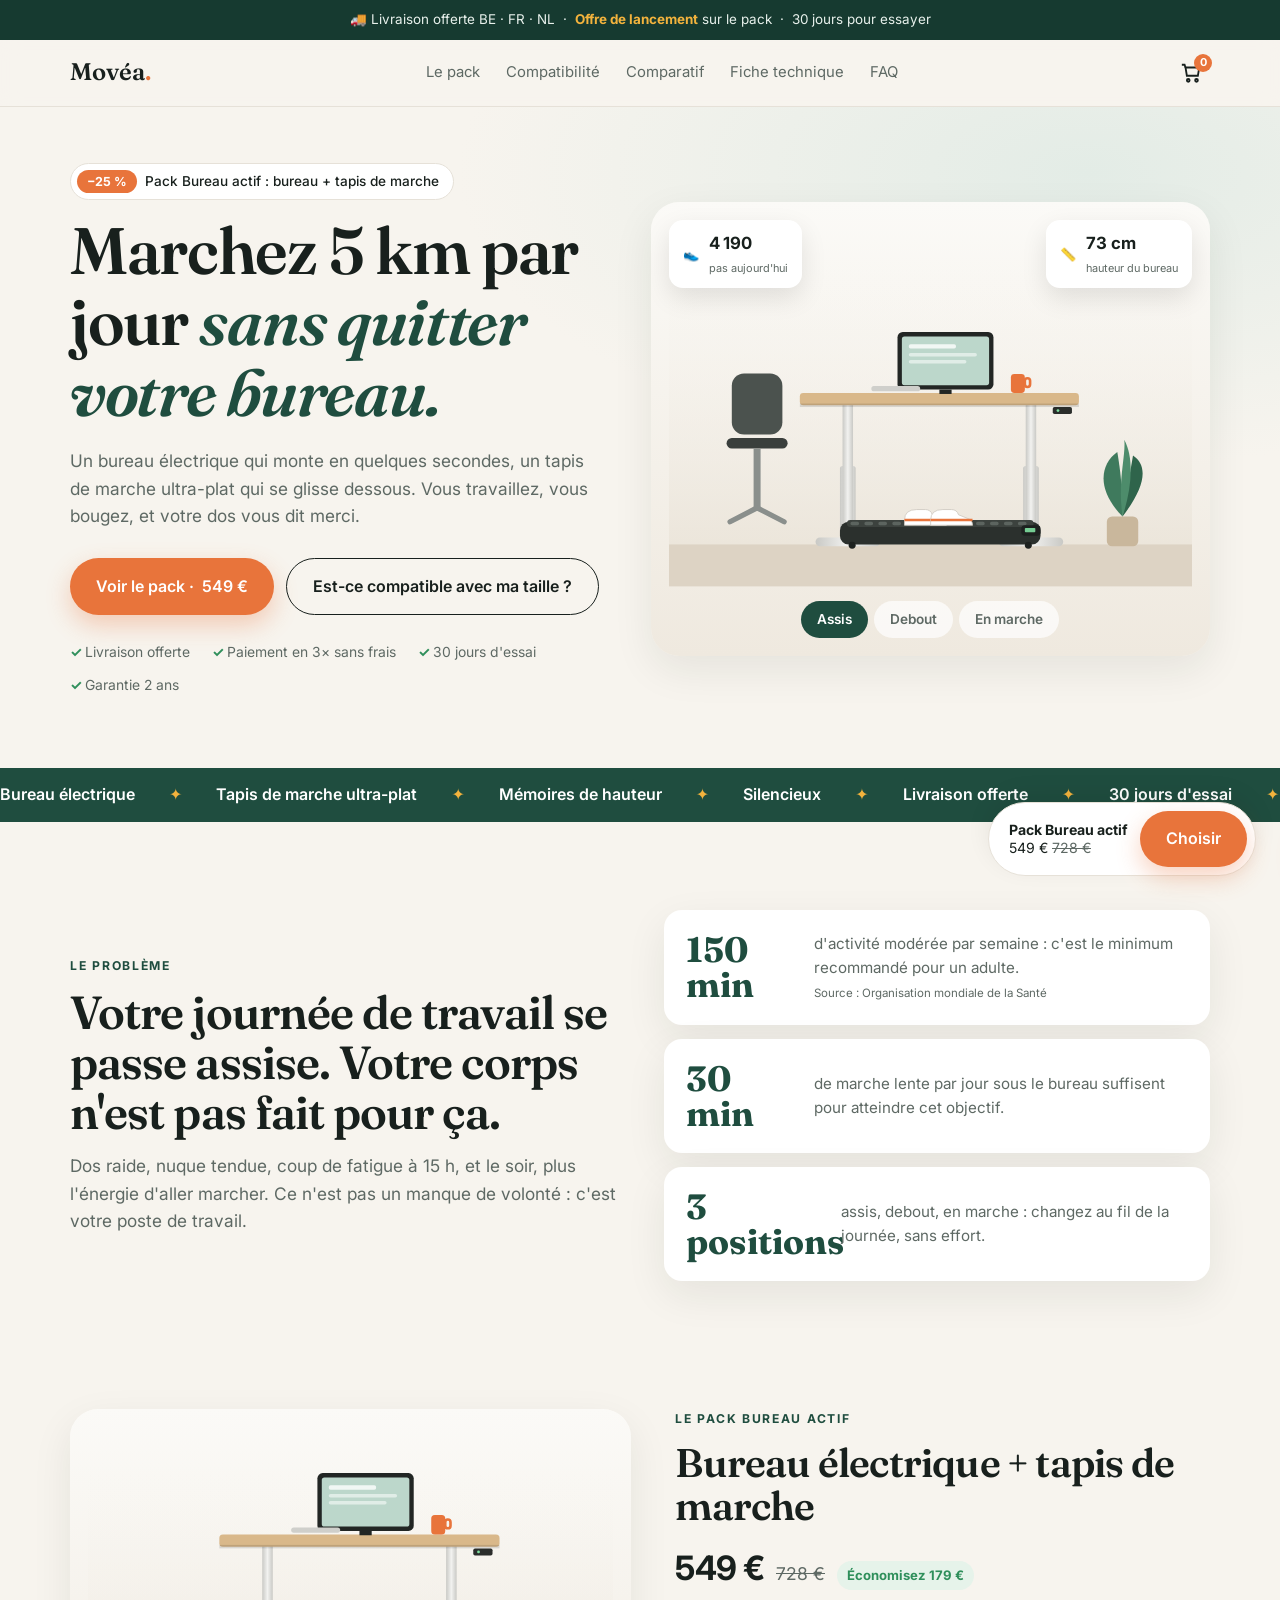
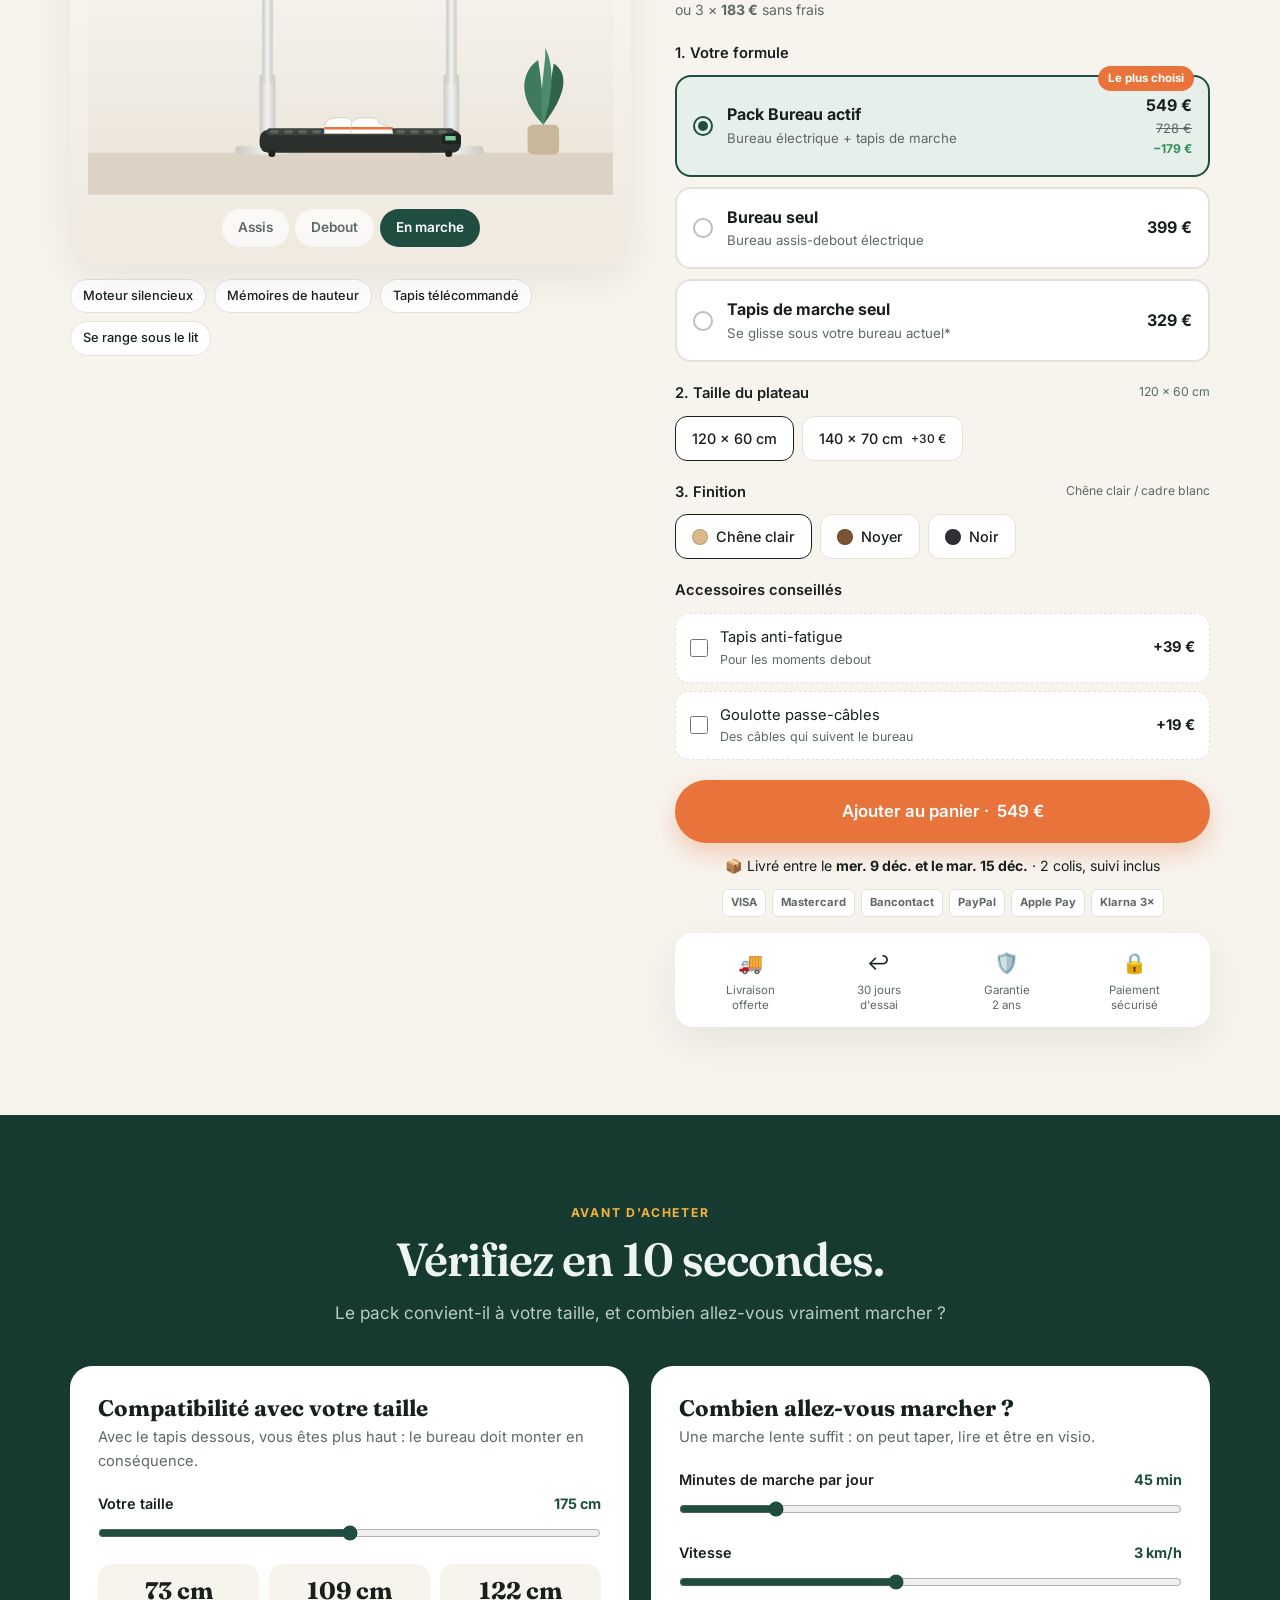
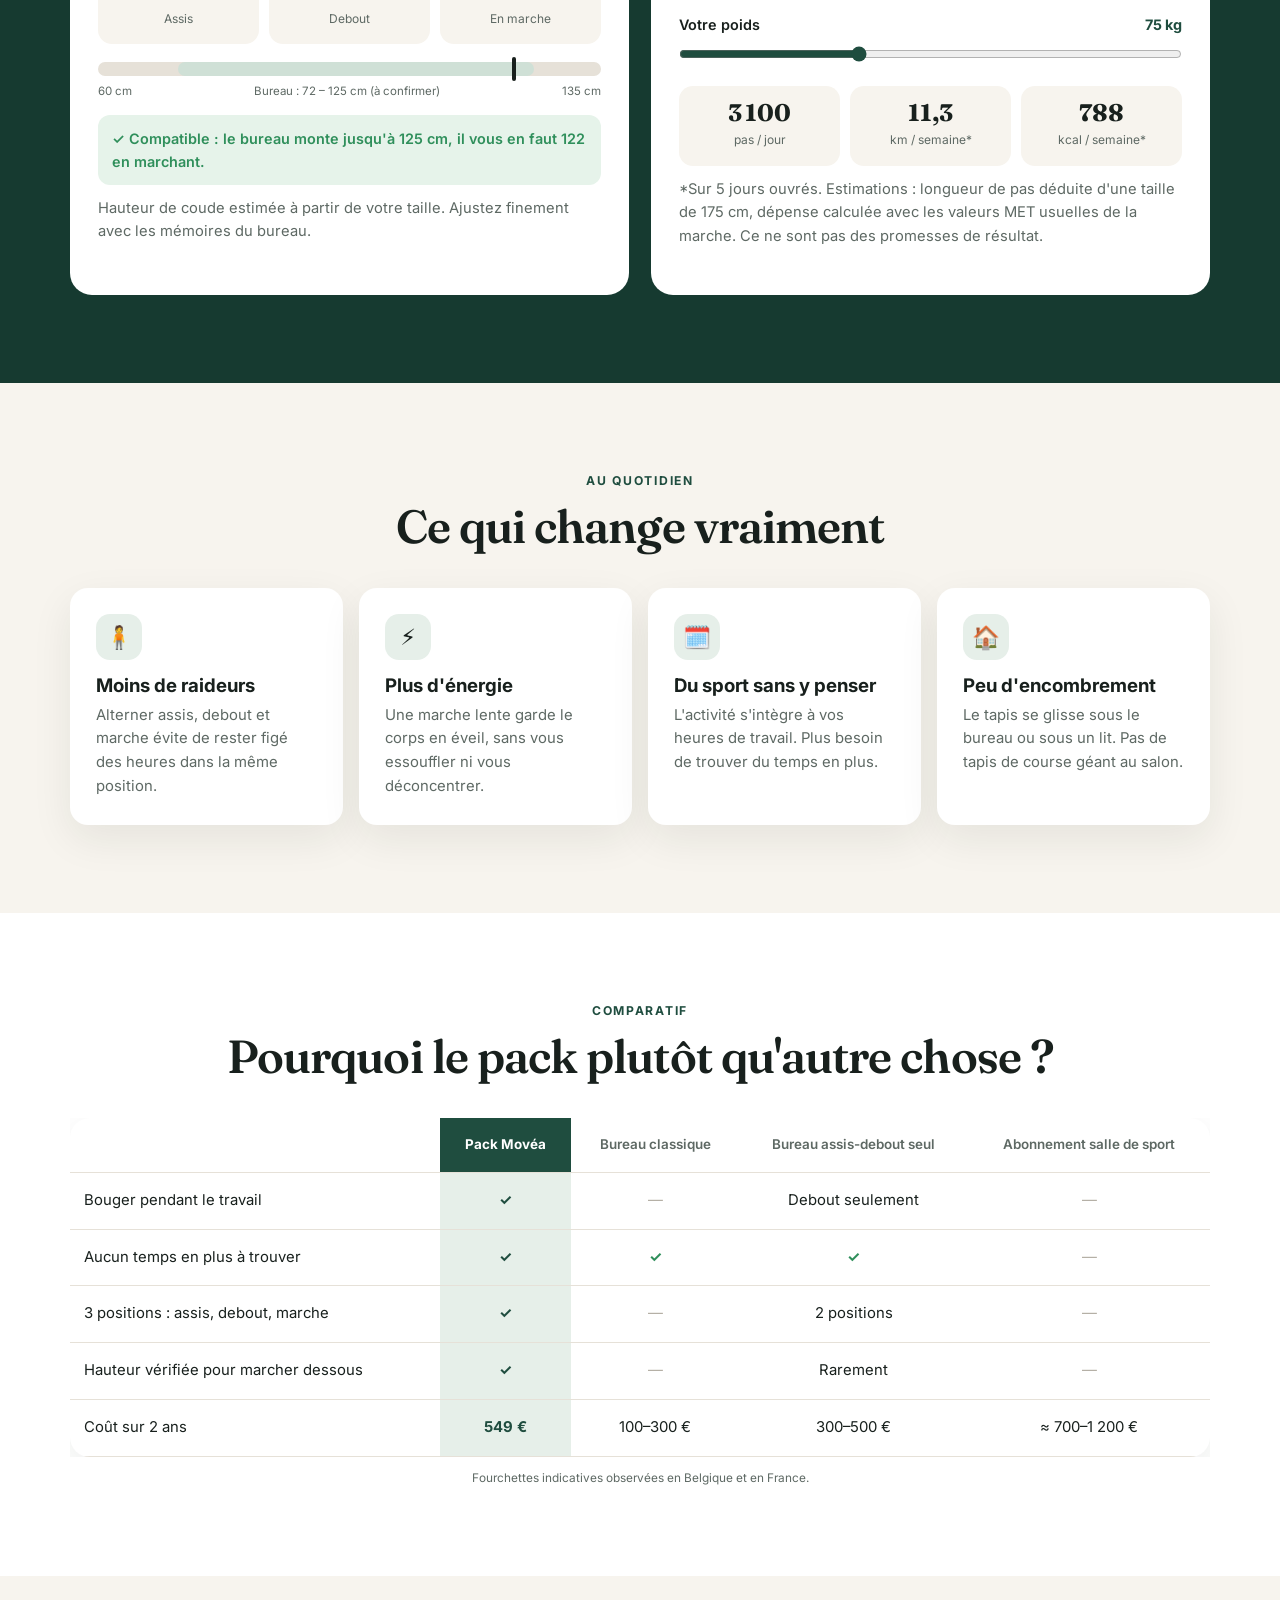
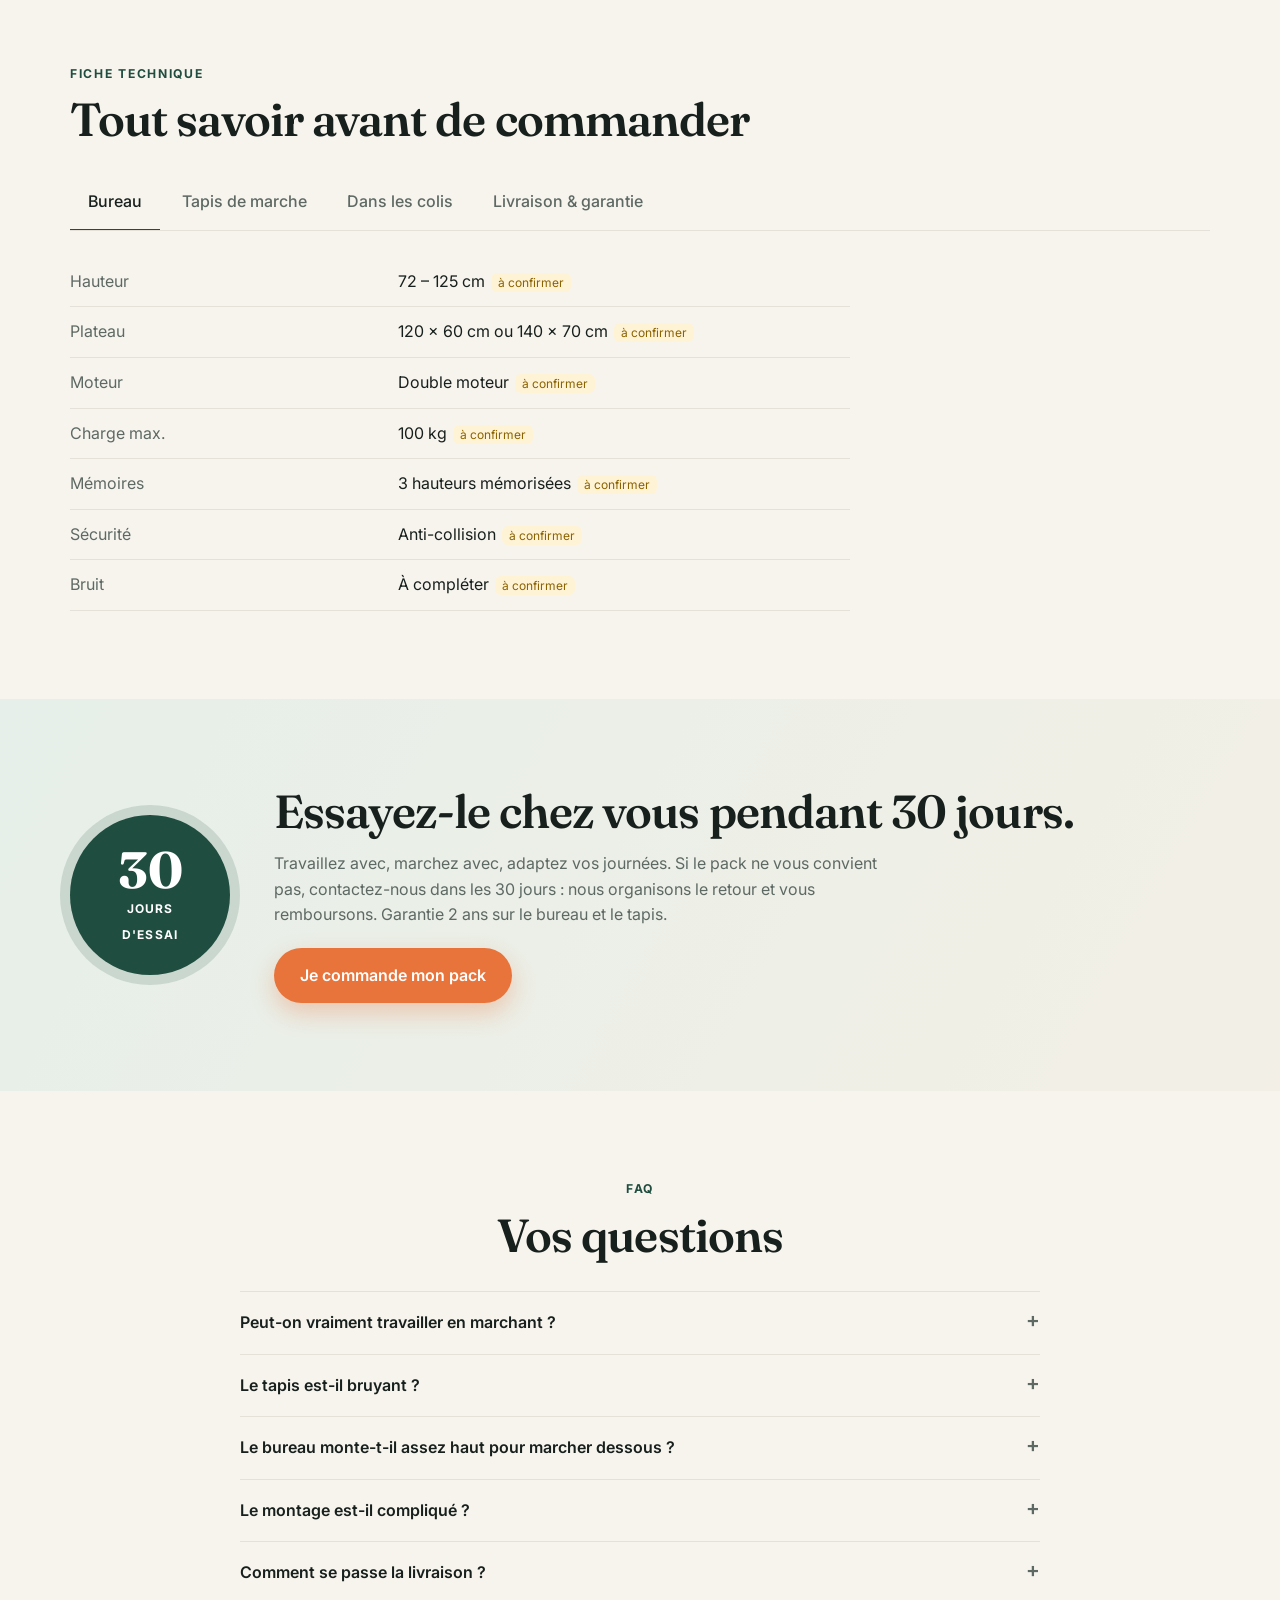
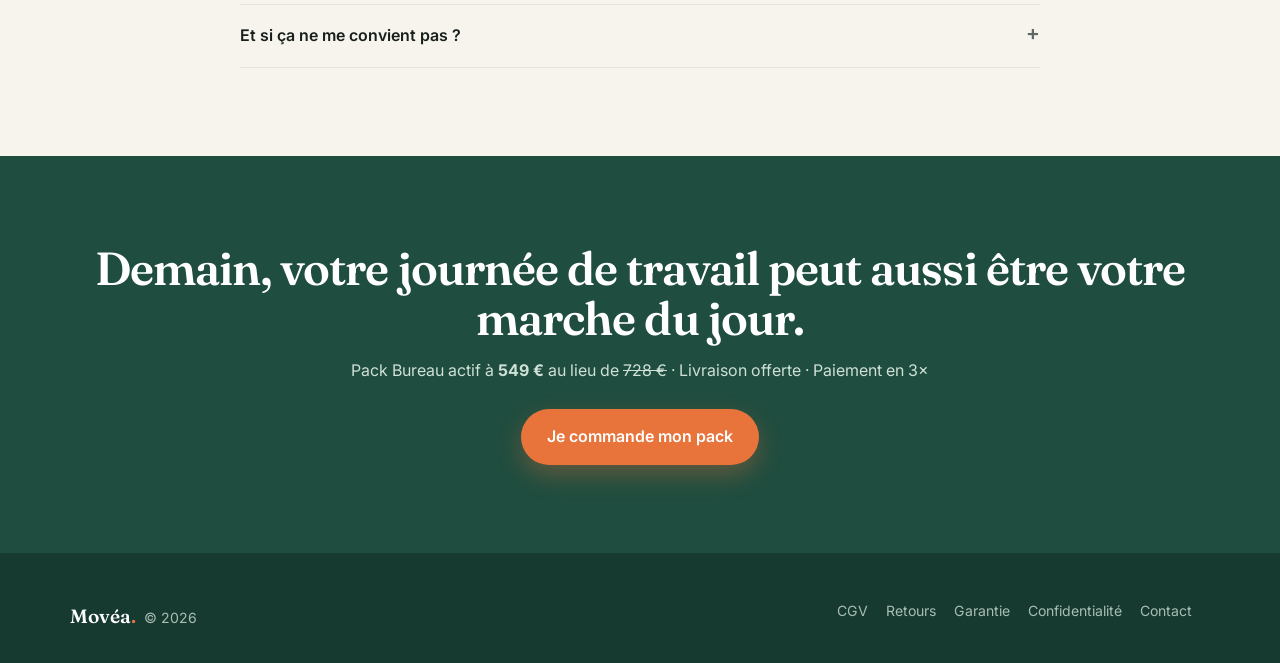
==== bureau-actif/index.html @ d7d9ad12 "Add Bureau actif bundle site and supplier questionnaire - Conversion landing for standing desk + wal" ====
<!doctype html>
<html lang="fr">
<head>
<meta charset="utf-8">
<meta name="viewport" content="width=device-width, initial-scale=1">
<title>Movéa — Pack Bureau actif</title>
<meta name="description" content="Le pack Bureau actif : bureau assis-debout électrique + tapis de marche sous bureau. Marchez en travaillant. Livraison offerte, 30 jours d'essai, paiement en 3×.">
<link rel="preconnect" href="https://fonts.googleapis.com">
<link rel="preconnect" href="https://fonts.gstatic.com" crossorigin>
<link href="https://fonts.googleapis.com/css2?family=Inter:wght@400;500;600;700&family=Fraunces:opsz,wght@9..144,500;9..144,600&display=swap" rel="stylesheet">
<style>
:root{
  --bg:#f7f4ee; --surface:#fff; --ink:#18201d; --muted:#5e6964; --line:#e6e1d8;
  --green:#1f4d3f; --green-2:#163a30; --green-soft:#e6efe9; --cta:#e8743b; --cta-2:#d2622b;
  --gold:#f3b33d; --ok:#2f8f5b; --warn:#c8502d; --r:18px; --shadow:0 14px 40px rgba(24,32,29,.08);
}
*{box-sizing:border-box;margin:0;padding:0}
html{scroll-behavior:smooth}
body{font-family:Inter,system-ui,sans-serif;background:var(--bg);color:var(--ink);line-height:1.6;-webkit-font-smoothing:antialiased;padding-bottom:76px}
img,svg{display:block;max-width:100%}
a{color:inherit;text-decoration:none}
button{font:inherit;cursor:pointer;border:0;background:none;color:inherit}
[hidden]{display:none!important}
main{overflow-x:clip}
.wrap{max-width:1180px;margin:0 auto;padding:0 20px}
h1,h2{font-family:Fraunces,Georgia,serif;font-weight:600;letter-spacing:-.02em;line-height:1.08}
h2{font-size:clamp(1.9rem,4vw,2.9rem);margin-bottom:14px}
h3{line-height:1.25}
.eyebrow{font-size:.76rem;font-weight:700;letter-spacing:.14em;text-transform:uppercase;color:var(--green);margin-bottom:12px}
.lead{color:var(--muted);font-size:1.08rem}
.center{text-align:center}.center .lead{margin:0 auto;max-width:640px}
section{padding:88px 0}
.btn{display:inline-flex;align-items:center;justify-content:center;gap:8px;padding:15px 26px;border-radius:999px;font-weight:600;transition:transform .15s,background .15s,box-shadow .15s}
.btn:hover{transform:translateY(-1px)}
.btn--cta{background:var(--cta);color:#fff;box-shadow:0 10px 24px rgba(232,116,59,.32)}
.btn--cta:hover{background:var(--cta-2)}
.btn--ghost{border:1.5px solid currentColor}
.btn--xl{width:100%;padding:18px;font-size:1.05rem}
.card{background:var(--surface);border-radius:var(--r);box-shadow:var(--shadow)}

/* Annonce + nav */
.announce{background:var(--green-2);color:#e8f1ec;font-size:.84rem;text-align:center;padding:9px 16px}
.announce b{color:var(--gold)}
nav{position:sticky;top:0;z-index:40;background:rgba(247,244,238,.92);backdrop-filter:blur(10px);border-bottom:1px solid var(--line)}
nav .wrap{display:flex;align-items:center;justify-content:space-between;height:66px;gap:16px}
.logo{font-family:Fraunces,serif;font-size:1.5rem;font-weight:600}
.logo span{color:var(--cta)}
.links{display:flex;gap:26px;color:var(--muted);font-size:.93rem}
.links a:hover{color:var(--ink)}
.cartbtn{position:relative;padding:8px}
.cartbtn i{position:absolute;top:0;right:-2px;background:var(--cta);color:#fff;font-style:normal;font-size:.68rem;font-weight:700;min-width:18px;height:18px;border-radius:9px;display:grid;place-items:center}
@media (max-width:860px){.links{display:none}}

/* Hero */
.hero{padding:56px 0 72px;background:radial-gradient(900px 420px at 85% 10%,#e3ece6 0%,transparent 70%)}
.hero .wrap{display:grid;grid-template-columns:1fr 1.05fr;gap:48px;align-items:center}
.hero h1{font-size:clamp(2.4rem,5.2vw,4.1rem);margin:16px 0 18px}
.hero h1 em{font-style:italic;color:var(--green)}
.pill{display:inline-flex;align-items:center;gap:8px;background:var(--surface);border:1px solid var(--line);padding:6px 14px 6px 6px;border-radius:999px;font-size:.85rem;font-weight:500}
.pill{max-width:100%}@media (max-width:480px){.pill{font-size:.78rem;align-items:flex-start;border-radius:16px}}
.pill b{flex-shrink:0;background:var(--cta);color:#fff;padding:2px 10px;border-radius:999px;font-size:.78rem}
.hero__cta{display:flex;flex-wrap:wrap;gap:12px;margin:28px 0 26px}
.hero__trust{display:flex;flex-wrap:wrap;gap:10px 22px;font-size:.87rem;color:var(--muted)}
.hero__trust span::before{content:"✓ ";color:var(--ok);font-weight:700}
.scene{position:relative;background:linear-gradient(180deg,#fbfaf7,#efe9df);border-radius:28px;padding:18px 18px 0;box-shadow:var(--shadow);overflow:hidden}
.scene__badge{position:absolute;background:var(--surface);border-radius:14px;padding:10px 14px;box-shadow:0 10px 26px rgba(0,0,0,.1);font-size:.82rem;display:flex;gap:10px;align-items:center;z-index:2}
.scene__badge b{display:block;font-size:1.05rem}
.scene__badge small{color:var(--muted)}
.scene__badge--a{top:18px;left:18px}
.scene__badge--b{top:18px;right:18px}
.modes{display:flex;gap:6px;justify-content:center;padding:14px 0 18px}
.modes button{padding:8px 16px;border-radius:999px;font-size:.85rem;font-weight:600;color:var(--muted);background:rgba(255,255,255,.7)}
.modes button.on{background:var(--green);color:#fff}
@media (max-width:900px){.hero .wrap{grid-template-columns:1fr}.hero__visual{order:-1}}
@media (max-width:480px){.scene__badge{font-size:.72rem;padding:8px 10px}.scene__badge b{font-size:.9rem}}

/* Illustration */
.desk-top,.desk-inner{transition:transform 1.1s cubic-bezier(.6,0,.2,1)}
.belt{stroke-dasharray:6 10;animation:belt .7s linear infinite paused}
.walking .belt{animation-play-state:running}
@keyframes belt{to{stroke-dashoffset:-16}}
.pad{transition:opacity .6s}
.chair{transition:opacity .6s,transform .8s}
.walking .leg1{animation:stepA .7s ease-in-out infinite alternate}.walking .leg2{animation:stepA .7s ease-in-out infinite alternate-reverse}
@keyframes stepA{from{transform:translateX(-14px)}to{transform:translateX(14px)}}
@media (prefers-reduced-motion:reduce){.belt,.leg1,.leg2{animation:none}.desk-top,.desk-inner{transition:none}}

/* Ruban */
.ribbon{background:var(--green);color:#fff;overflow:hidden;padding:14px 0}
.ribbon__track{display:flex;gap:34px;width:max-content;animation:rib 32s linear infinite;font-weight:600;white-space:nowrap}
.ribbon__track span:nth-child(even){color:var(--gold)}
@keyframes rib{to{transform:translateX(-50%)}}
@media (prefers-reduced-motion:reduce){.ribbon__track{animation:none}}

/* Problème */
.pain{display:grid;grid-template-columns:1fr 1fr;gap:48px;align-items:center}
.stats{display:grid;gap:14px}
.stat{display:flex;gap:18px;align-items:center;padding:22px}
.stat b{font-family:Fraunces,serif;font-size:2.2rem;color:var(--green);min-width:110px;line-height:1}
.stat span{color:var(--muted);font-size:.95rem}
.stat small{display:block;font-size:.72rem;margin-top:4px}
@media (max-width:860px){.pain{grid-template-columns:1fr}}

/* Boutique */
.shop{display:grid;grid-template-columns:1.05fr 1fr;gap:44px;align-items:start}
.shop__visual{position:sticky;top:86px}
.shop__visual .scene{padding-bottom:0}
.shop__chips{display:flex;flex-wrap:wrap;gap:8px;margin-top:14px}
.shop__chips span{background:var(--surface);border:1px solid var(--line);border-radius:999px;padding:6px 12px;font-size:.8rem;font-weight:500}
.rating{font-size:.9rem;color:var(--muted);margin-bottom:6px}
.shop h2{font-size:clamp(1.8rem,3.4vw,2.5rem)}
.price{display:flex;align-items:baseline;gap:12px;flex-wrap:wrap;margin:6px 0 4px}
.price b{font-size:2.1rem;font-weight:700;letter-spacing:-.02em}
.price s{color:var(--muted);font-size:1.1rem}
.price em{font-style:normal;background:#e6f3ea;color:var(--ok);font-weight:700;font-size:.82rem;padding:4px 10px;border-radius:999px}
.klarna{font-size:.88rem;color:var(--muted);margin-bottom:20px}
.group{margin-bottom:20px}
.group__label{font-weight:600;font-size:.92rem;margin-bottom:10px;display:flex;justify-content:space-between}
.group__label small{font-weight:400;color:var(--muted)}
.offers{display:grid;gap:10px}
.offer{position:relative;display:grid;grid-template-columns:auto 1fr auto;gap:14px;align-items:center;text-align:left;width:100%;padding:16px;border:2px solid var(--line);border-radius:16px;background:var(--surface);transition:border-color .15s}
.offer.on{border-color:var(--green);background:var(--green-soft)}
.offer__radio{width:20px;height:20px;border-radius:50%;border:2px solid #b7c2bc;display:grid;place-items:center}
.offer.on .offer__radio{border-color:var(--green)}
.offer.on .offer__radio::after{content:"";width:10px;height:10px;border-radius:50%;background:var(--green)}
.offer__t{font-weight:700;display:block}
.offer__s{font-size:.83rem;color:var(--muted);display:block}
.offer__p{text-align:right;font-weight:700;display:flex;flex-direction:column}
.offer__p s{font-weight:400;color:var(--muted);font-size:.8rem}
.offer__p small{color:var(--ok);font-size:.76rem}
.offer__tag{position:absolute;top:-11px;right:14px;background:var(--cta);color:#fff;font-size:.72rem;font-weight:700;padding:3px 10px;border-radius:999px}
.seg{display:flex;gap:8px;flex-wrap:wrap}
.seg button{padding:10px 16px;border-radius:12px;border:1.5px solid var(--line);background:var(--surface);font-weight:500;font-size:.9rem;display:flex;align-items:center;gap:8px}
.seg button.on{border-color:var(--ink)}
.seg i{width:16px;height:16px;border-radius:50%;background:var(--c);box-shadow:inset 0 0 0 1px rgba(0,0,0,.15)}
.addons{display:grid;gap:8px}
.addon{display:flex;align-items:center;gap:12px;padding:12px 14px;border:1.5px dashed var(--line);border-radius:14px;background:var(--surface);cursor:pointer}
.addon input{accent-color:var(--green);width:18px;height:18px}
.addon span{flex:1;font-size:.92rem}
.addon small{display:block;color:var(--muted);font-size:.78rem}
.addon b{font-size:.92rem}
.addon:has(input:checked){border-style:solid;border-color:var(--green)}
.eta{text-align:center;font-size:.88rem;margin:12px 0}
.pay{display:flex;flex-wrap:wrap;gap:6px;justify-content:center;margin-bottom:16px}
.pay span{font-size:.7rem;font-weight:700;border:1px solid var(--line);background:#fff;padding:4px 8px;border-radius:6px;color:var(--muted)}
.mini{display:grid;grid-template-columns:repeat(4,1fr);gap:6px;padding:14px;text-align:center;font-size:1.25rem}
.mini span{display:block;font-size:.72rem;color:var(--muted);line-height:1.3;margin-top:4px}
@media (max-width:920px){.shop{grid-template-columns:1fr}.shop__visual{position:static}}

/* Outils */
.tools{background:var(--green-2);color:#eef4f0}
.tools .eyebrow{color:var(--gold)}
.tools .lead{color:#b9cbc2}
.tools__grid{display:grid;grid-template-columns:1fr 1fr;gap:22px;margin-top:40px}
.tool{background:#fff;color:var(--ink);border-radius:22px;padding:28px}
.tool h3{font-family:Fraunces,serif;font-size:1.4rem;margin-bottom:4px}
.tool > p{color:var(--muted);font-size:.92rem;margin-bottom:18px}
.field{margin-bottom:16px}
.field label{display:flex;justify-content:space-between;font-weight:600;font-size:.9rem;margin-bottom:8px}
.field output{color:var(--green);font-weight:700}
.field input[type=range]{width:100%;accent-color:var(--green)}
.res{display:grid;grid-template-columns:repeat(3,1fr);gap:10px;margin-top:6px}
.res div{background:var(--bg);border-radius:14px;padding:14px;text-align:center}
.res b{display:block;font-family:Fraunces,serif;font-size:1.5rem;line-height:1.1}
.res span{font-size:.75rem;color:var(--muted)}
.verdict{margin-top:14px;padding:12px 14px;border-radius:12px;font-size:.9rem;font-weight:600}
.verdict.ok{background:#e6f3ea;color:var(--ok)}
.verdict.ko{background:#fbe9e2;color:var(--warn)}
.ruler{position:relative;height:14px;border-radius:14px;background:var(--line);margin:18px 0 6px}
.ruler i{position:absolute;top:0;bottom:0;border-radius:14px;background:#cfe0d6}
.ruler b{position:absolute;top:50%;width:4px;height:24px;border-radius:2px;transform:translate(-50%,-50%);background:var(--ink)}
.ruler__lab{display:flex;justify-content:space-between;font-size:.72rem;color:var(--muted)}
.note{font-size:.74rem;color:var(--muted);margin-top:12px}
@media (max-width:900px){.tools__grid{grid-template-columns:1fr}}
@media (max-width:420px){.res b{font-size:1.2rem}}

/* Bénéfices */
.bens{display:grid;grid-template-columns:repeat(4,1fr);gap:16px;margin-top:36px}
.ben{padding:26px}
.ben__i{width:46px;height:46px;border-radius:14px;background:var(--green-soft);display:grid;place-items:center;font-size:1.4rem}
.ben h3{margin:14px 0 6px}
.ben p{color:var(--muted);font-size:.93rem}
@media (max-width:980px){.bens{grid-template-columns:1fr 1fr}}
@media (max-width:540px){.bens{grid-template-columns:1fr}}

/* Comparatif */
.tw{overflow-x:auto;margin-top:36px}
.cmp{width:100%;min-width:720px;border-collapse:collapse;background:var(--surface);border-radius:20px;overflow:hidden;box-shadow:var(--shadow)}
.cmp th,.cmp td{padding:16px 14px;border-bottom:1px solid var(--line);text-align:center;font-size:.93rem}
.cmp th{font-size:.84rem;color:var(--muted);font-weight:600}
.cmp td:first-child,.cmp th:first-child{text-align:left}
.cmp .us{background:var(--green-soft);font-weight:700;color:var(--green)}
.cmp th.us{background:var(--green);color:#fff}
.y{color:var(--ok);font-weight:700}.n{color:#b5b0a6}

/* Onglets */
.tabs{display:flex;gap:4px;border-bottom:1px solid var(--line);overflow-x:auto;scrollbar-width:none;margin-top:30px}
.tabs::-webkit-scrollbar{display:none}
.tabs button{padding:14px 18px;color:var(--muted);white-space:nowrap;border-bottom:2px solid transparent;margin-bottom:-1px;font-weight:500}
.tabs button[aria-selected=true]{color:var(--ink);border-bottom-color:var(--green)}
.panel{padding:26px 0 0;max-width:780px;min-height:200px}
.panel table{width:100%;border-collapse:collapse}
.panel td{padding:12px 0;border-bottom:1px solid var(--line);vertical-align:top}
.panel td:first-child{color:var(--muted);width:42%;padding-right:14px}
.panel ul{list-style:none}
.panel li{padding:12px 0;border-bottom:1px solid var(--line)}
.panel li::before{content:"✓ ";color:var(--ok);font-weight:700}
.tbc{font-size:.75rem;background:#fff3d6;color:#8a6200;padding:2px 7px;border-radius:6px;margin-left:6px;white-space:nowrap}

/* Garantie / FAQ / final */
.guar{background:linear-gradient(120deg,#e6efe9,#f3efe6)}
.guar .wrap{display:grid;grid-template-columns:auto 1fr;gap:44px;align-items:center}
.seal{width:160px;height:160px;border-radius:50%;background:var(--green);color:#fff;display:grid;place-items:center;text-align:center;box-shadow:0 0 0 10px rgba(31,77,63,.15)}
.seal b{font-family:Fraunces,serif;font-size:3.2rem;line-height:1;display:block}
.seal span{font-size:.75rem;font-weight:700;letter-spacing:.1em}
.guar p{color:var(--muted);margin:8px 0 20px;max-width:620px}
@media (max-width:700px){.guar .wrap{grid-template-columns:1fr;justify-items:center;text-align:center}}
.faq{max-width:800px;margin:30px auto 0}
details{border-top:1px solid var(--line);padding:18px 0}
details:last-child{border-bottom:1px solid var(--line)}
summary{list-style:none;cursor:pointer;display:flex;justify-content:space-between;gap:16px;font-weight:600}
summary::-webkit-details-marker{display:none}
summary::after{content:"+";font-size:1.3rem;line-height:1;color:var(--muted)}
details[open] summary::after{content:"−"}
details p{color:var(--muted);margin-top:10px}
.final{background:var(--green);color:#fff;text-align:center}
.final h2{color:#fff}
.final p{color:#cfe0d6;margin-bottom:26px}
footer{background:var(--green-2);color:#a9bdb3;padding:44px 0 28px;font-size:.88rem}
footer .wrap{display:flex;justify-content:space-between;flex-wrap:wrap;gap:20px}
footer a{margin-right:18px;display:inline-block}footer .wrap > span{max-width:100%;line-height:2}

/* Sticky + panier */
.sticky{position:fixed;left:0;right:0;bottom:0;z-index:45;background:#fff;border-top:1px solid var(--line);display:flex;align-items:center;gap:12px;padding:10px 16px;box-shadow:0 -8px 24px rgba(0,0,0,.07);transform:translateY(110%);transition:transform .3s}
.sticky.on{transform:none}
.sticky div{flex:1;font-size:.88rem;line-height:1.3}
.sticky s{color:var(--muted)}
@media (min-width:900px){.sticky{left:auto;right:24px;bottom:24px;border-radius:999px;border:1px solid var(--line);padding:8px 8px 8px 20px;max-width:430px}body{padding-bottom:0}}
.ov{position:fixed;inset:0;background:rgba(24,32,29,.45);opacity:0;pointer-events:none;transition:.25s;z-index:60}
.ov.on{opacity:1;pointer-events:auto}
.drawer{position:fixed;top:0;right:0;height:100%;width:min(420px,100%);background:var(--bg);z-index:70;transform:translateX(100%);transition:transform .3s;display:flex;flex-direction:column}
.drawer.on{transform:none}
.drawer__h{display:flex;justify-content:space-between;align-items:center;padding:18px 20px;border-bottom:1px solid var(--line)}
.drawer__ship{padding:12px 20px;background:#e6f3ea;color:var(--ok);font-weight:600;font-size:.88rem}
.drawer__items{flex:1;overflow:auto;padding:6px 20px}
.line{display:flex;justify-content:space-between;gap:12px;padding:14px 0;border-bottom:1px solid var(--line);font-size:.93rem}
.line small{display:block;color:var(--muted);font-size:.8rem}
.line button{font-size:.75rem;color:var(--muted);text-decoration:underline;display:block;margin-left:auto}
.drawer__f{padding:16px 20px 22px;background:#fff;border-top:1px solid var(--line)}
.drawer__t{display:flex;justify-content:space-between;font-size:1.1rem;margin-bottom:4px}
.drawer__k{font-size:.82rem;color:var(--muted);margin-bottom:10px}
.toast{position:fixed;left:50%;top:84px;transform:translate(-50%,-16px);background:var(--ink);color:#fff;padding:12px 20px;border-radius:999px;font-size:.9rem;opacity:0;pointer-events:none;transition:.3s;z-index:80;max-width:calc(100% - 32px);text-align:center}
.toast.on{opacity:1;transform:translate(-50%,0)}
</style>
</head>
<body>

<div class="announce">🚚 Livraison offerte BE · FR · NL &nbsp;·&nbsp; <b>Offre de lancement</b> sur le pack &nbsp;·&nbsp; 30 jours pour essayer</div>

<nav>
  <div class="wrap">
    <a href="#" class="logo">Movéa<span>.</span></a>
    <div class="links"><a href="#pack">Le pack</a><a href="#outils">Compatibilité</a><a href="#comparatif">Comparatif</a><a href="#fiche">Fiche technique</a><a href="#faq">FAQ</a></div>
    <button class="cartbtn" data-open-cart aria-label="Panier">
      <svg width="22" height="22" viewBox="0 0 24 24" fill="none" stroke="currentColor" stroke-width="2"><path d="M6 6h15l-1.5 9h-12z"/><path d="M6 6 5 3H2"/><circle cx="9" cy="20" r="1.5"/><circle cx="18" cy="20" r="1.5"/></svg><i data-count>0</i>
    </button>
  </div>
</nav>

<main>
<!-- HERO -->
<section class="hero">
  <div class="wrap">
    <div>
      <span class="pill"><b data-save-pct>-25%</b> Pack Bureau actif : bureau + tapis de marche</span>
      <h1>Marchez 5 km par jour <em>sans quitter votre bureau.</em></h1>
      <p class="lead">Un bureau électrique qui monte en quelques secondes, un tapis de marche ultra-plat qui se glisse dessous. Vous travaillez, vous bougez, et votre dos vous dit merci.</p>
      <div class="hero__cta">
        <a href="#pack" class="btn btn--cta">Voir le pack · <span data-pack-price>--</span></a>
        <a href="#outils" class="btn btn--ghost">Est-ce compatible avec ma taille ?</a>
      </div>
      <div class="hero__trust"><span>Livraison offerte</span><span>Paiement en 3× sans frais</span><span>30 jours d'essai</span><span>Garantie 2 ans</span></div>
    </div>
    <div class="hero__visual">
      <div class="scene" data-scene="hero">
        <div class="scene__badge scene__badge--a">👟<div><b data-steps>0</b><small>pas aujourd'hui</small></div></div>
        <div class="scene__badge scene__badge--b">📏<div><b data-height>--</b><small>hauteur du bureau</small></div></div>
        <div data-illu></div>
        <div class="modes" data-modes>
          <button data-mode="assis">Assis</button><button data-mode="debout">Debout</button><button data-mode="marche" class="on">En marche</button>
        </div>
      </div>
    </div>
  </div>
</section>

<div class="ribbon" aria-hidden="true"><div class="ribbon__track">
  <span>Bureau électrique</span><span>✦</span><span>Tapis de marche ultra-plat</span><span>✦</span><span>Mémoires de hauteur</span><span>✦</span><span>Silencieux</span><span>✦</span><span>Livraison offerte</span><span>✦</span><span>30 jours d'essai</span><span>✦</span>
  <span>Bureau électrique</span><span>✦</span><span>Tapis de marche ultra-plat</span><span>✦</span><span>Mémoires de hauteur</span><span>✦</span><span>Silencieux</span><span>✦</span><span>Livraison offerte</span><span>✦</span><span>30 jours d'essai</span><span>✦</span>
</div></div>

<!-- PROBLÈME -->
<section>
  <div class="wrap pain">
    <div>
      <p class="eyebrow">Le problème</p>
      <h2>Votre journée de travail se passe assise. Votre corps n'est pas fait pour ça.</h2>
      <p class="lead">Dos raide, nuque tendue, coup de fatigue à 15 h, et le soir, plus l'énergie d'aller marcher. Ce n'est pas un manque de volonté : c'est votre poste de travail.</p>
    </div>
    <div class="stats">
      <div class="stat card"><b>150 min</b><span>d'activité modérée par semaine : c'est le minimum recommandé pour un adulte.<small>Source : Organisation mondiale de la Santé</small></span></div>
      <div class="stat card"><b>30 min</b><span>de marche lente par jour sous le bureau suffisent pour atteindre cet objectif.</span></div>
      <div class="stat card"><b>3 positions</b><span>assis, debout, en marche : changez au fil de la journée, sans effort.</span></div>
    </div>
  </div>
</section>

<!-- BOUTIQUE -->
<section id="pack" style="padding-top:40px">
  <div class="wrap shop">
    <div class="shop__visual">
      <div class="scene" data-scene="shop"><div data-illu></div><div class="modes" data-modes><button data-mode="assis">Assis</button><button data-mode="debout">Debout</button><button data-mode="marche" class="on">En marche</button></div></div>
      <div class="shop__chips"><span>Moteur silencieux</span><span>Mémoires de hauteur</span><span>Tapis télécommandé</span><span>Se range sous le lit</span></div>
    </div>
    <div>
      <p class="rating" data-rating hidden></p>
      <p class="eyebrow">Le pack Bureau actif</p>
      <h2>Bureau électrique + tapis de marche</h2>
      <div class="price"><b data-price>--</b><s data-compare></s><em data-save></em></div>
      <p class="klarna">ou 3 × <b data-x3>--</b> sans frais</p>

      <div class="group"><div class="group__label">1. Votre formule</div><div class="offers" data-offers></div></div>
      <div class="group" data-g-size><div class="group__label">2. Taille du plateau <small data-size-name></small></div><div class="seg" data-sizes></div></div>
      <div class="group" data-g-color><div class="group__label">3. Finition <small data-color-name></small></div><div class="seg" data-colors></div></div>
      <div class="group"><div class="group__label">Accessoires conseillés</div><div class="addons" data-addons></div></div>

      <button class="btn btn--cta btn--xl" data-add>Ajouter au panier · <span data-total>--</span></button>
      <p class="eta">📦 Livré entre le <b data-eta>--</b> · 2 colis, suivi inclus</p>
      <div class="pay"><span>VISA</span><span>Mastercard</span><span>Bancontact</span><span>PayPal</span><span>Apple Pay</span><span>Klarna 3×</span></div>
      <div class="mini card"><div>🚚<span>Livraison<br>offerte</span></div><div>↩️<span>30 jours<br>d'essai</span></div><div>🛡️<span>Garantie<br>2 ans</span></div><div>🔒<span>Paiement<br>sécurisé</span></div></div>
    </div>
  </div>
</section>

<!-- OUTILS -->
<section class="tools" id="outils">
  <div class="wrap">
    <div class="center">
      <p class="eyebrow">Avant d'acheter</p>
      <h2>Vérifiez en 10 secondes.</h2>
      <p class="lead">Le pack convient-il à votre taille, et combien allez-vous vraiment marcher ?</p>
    </div>
    <div class="tools__grid">
      <div class="tool">
        <h3>Compatibilité avec votre taille</h3>
        <p>Avec le tapis dessous, vous êtes plus haut : le bureau doit monter en conséquence.</p>
        <div class="field"><label for="t-h">Votre taille <output data-o="h">175 cm</output></label><input id="t-h" type="range" min="150" max="200" value="175" data-c="h"></div>
        <div class="res">
          <div><b data-r="sit">--</b><span>Assis</span></div>
          <div><b data-r="stand">--</b><span>Debout</span></div>
          <div><b data-r="walk">--</b><span>En marche</span></div>
        </div>
        <div class="ruler"><i data-r="range"></i><b data-r="pin"></b></div>
        <div class="ruler__lab"><span>60 cm</span><span data-r="rangeLab">Plage du bureau</span><span>135 cm</span></div>
        <div class="verdict" data-r="verdict"></div>
        <p class="note">Hauteur de coude estimée à partir de votre taille. Ajustez finement avec les mémoires du bureau.</p>
      </div>
      <div class="tool">
        <h3>Combien allez-vous marcher ?</h3>
        <p>Une marche lente suffit : on peut taper, lire et être en visio.</p>
        <div class="field"><label for="t-m">Minutes de marche par jour <output data-o="m">45 min</output></label><input id="t-m" type="range" min="15" max="180" step="15" value="45" data-c="m"></div>
        <div class="field"><label for="t-v">Vitesse <output data-o="v">3 km/h</output></label><input id="t-v" type="range" min="1.5" max="5" step="0.5" value="3" data-c="v"></div>
        <div class="field"><label for="t-w">Votre poids <output data-o="w">75 kg</output></label><input id="t-w" type="range" min="45" max="130" value="75" data-c="w"></div>
        <div class="res">
          <div><b data-r="steps">--</b><span>pas / jour</span></div>
          <div><b data-r="km">--</b><span>km / semaine*</span></div>
          <div><b data-r="kcal">--</b><span>kcal / semaine*</span></div>
        </div>
        <p class="note">*Sur 5 jours ouvrés. Estimations : longueur de pas déduite d'une taille de 175 cm, dépense calculée avec les valeurs MET usuelles de la marche. Ce ne sont pas des promesses de résultat.</p>
      </div>
    </div>
  </div>
</section>

<!-- BÉNÉFICES -->
<section>
  <div class="wrap">
    <div class="center"><p class="eyebrow">Au quotidien</p><h2>Ce qui change vraiment</h2></div>
    <div class="bens">
      <div class="ben card"><div class="ben__i">🧍</div><h3>Moins de raideurs</h3><p>Alterner assis, debout et marche évite de rester figé des heures dans la même position.</p></div>
      <div class="ben card"><div class="ben__i">⚡</div><h3>Plus d'énergie</h3><p>Une marche lente garde le corps en éveil, sans vous essouffler ni vous déconcentrer.</p></div>
      <div class="ben card"><div class="ben__i">🗓️</div><h3>Du sport sans y penser</h3><p>L'activité s'intègre à vos heures de travail. Plus besoin de trouver du temps en plus.</p></div>
      <div class="ben card"><div class="ben__i">🏠</div><h3>Peu d'encombrement</h3><p>Le tapis se glisse sous le bureau ou sous un lit. Pas de tapis de course géant au salon.</p></div>
    </div>
  </div>
</section>

<!-- COMPARATIF -->
<section id="comparatif" style="background:var(--surface)">
  <div class="wrap">
    <div class="center"><p class="eyebrow">Comparatif</p><h2>Pourquoi le pack plutôt qu'autre chose ?</h2></div>
    <div class="tw">
      <table class="cmp">
        <thead><tr><th></th><th class="us">Pack Movéa</th><th>Bureau classique</th><th>Bureau assis-debout seul</th><th>Abonnement salle de sport</th></tr></thead>
        <tbody>
          <tr><td>Bouger pendant le travail</td><td class="us">✓</td><td class="n">—</td><td>Debout seulement</td><td class="n">—</td></tr>
          <tr><td>Aucun temps en plus à trouver</td><td class="us">✓</td><td class="y">✓</td><td class="y">✓</td><td class="n">—</td></tr>
          <tr><td>3 positions : assis, debout, marche</td><td class="us">✓</td><td class="n">—</td><td>2 positions</td><td class="n">—</td></tr>
          <tr><td>Hauteur vérifiée pour marcher dessous</td><td class="us">✓</td><td class="n">—</td><td>Rarement</td><td class="n">—</td></tr>
          <tr><td>Coût sur 2 ans</td><td class="us" data-pack-price>--</td><td>100–300 €</td><td>300–500 €</td><td>≈ 700–1 200 €</td></tr>
        </tbody>
      </table>
    </div>
    <p class="note center">Fourchettes indicatives observées en Belgique et en France.</p>
  </div>
</section>

<!-- FICHE TECHNIQUE -->
<section id="fiche">
  <div class="wrap">
    <p class="eyebrow">Fiche technique</p>
    <h2>Tout savoir avant de commander</h2>
    <div class="tabs" role="tablist" data-tabs></div>
    <div class="panel" role="tabpanel" data-panel></div>
  </div>
</section>

<!-- AVIS (masqué tant qu'aucun vrai avis) -->
<section id="avis" data-reviews-sec hidden style="background:var(--surface)">
  <div class="wrap"><div class="center"><p class="eyebrow">Avis clients</p><h2>Ils marchent en travaillant</h2></div><div data-reviews></div></div>
</section>

<!-- GARANTIE -->
<section class="guar">
  <div class="wrap">
    <div class="seal"><div><b>30</b><span>JOURS<br>D'ESSAI</span></div></div>
    <div>
      <h2>Essayez-le chez vous pendant 30 jours.</h2>
      <p>Travaillez avec, marchez avec, adaptez vos journées. Si le pack ne vous convient pas, contactez-nous dans les 30 jours : nous organisons le retour et vous remboursons. Garantie 2 ans sur le bureau et le tapis.</p>
      <a href="#pack" class="btn btn--cta">Je commande mon pack</a>
    </div>
  </div>
</section>

<!-- FAQ -->
<section id="faq">
  <div class="wrap">
    <div class="center"><p class="eyebrow">FAQ</p><h2>Vos questions</h2></div>
    <div class="faq">
      <details><summary>Peut-on vraiment travailler en marchant ?</summary><p>Oui, à vitesse lente (2 à 3 km/h). Taper, lire, répondre à des e-mails ou être en visio se fait naturellement après quelques jours d'adaptation. Pour les tâches qui demandent beaucoup de précision, passez simplement en mode debout ou assis.</p></details>
      <details><summary>Le tapis est-il bruyant ?</summary><p>Il est conçu pour un usage en intérieur, sous un bureau. Le niveau sonore exact figure dans la fiche technique.</p></details>
      <details><summary>Le bureau monte-t-il assez haut pour marcher dessous ?</summary><p>C'est le point le plus important, et nous l'avons choisi pour ça. Utilisez l'outil « Compatibilité » plus haut : il calcule la hauteur dont vous avez besoin selon votre taille et la compare à la plage du bureau.</p></details>
      <details><summary>Le montage est-il compliqué ?</summary><p>Le bureau se monte avec les outils fournis et la notice illustrée. Le tapis arrive pré-assemblé : il suffit de le brancher.</p></details>
      <details><summary>Comment se passe la livraison ?</summary><p>Le pack arrive en 2 colis, livrés gratuitement avec suivi. Comptez le délai indiqué au moment de la commande.</p></details>
      <details><summary>Et si ça ne me convient pas ?</summary><p>Vous avez 30 jours pour l'essayer. Écrivez-nous et nous organisons le retour. Le bureau et le tapis sont aussi garantis 2 ans.</p></details>
    </div>
  </div>
</section>

<section class="final">
  <div class="wrap">
    <h2>Demain, votre journée de travail peut aussi être votre marche du jour.</h2>
    <p>Pack Bureau actif à <b data-pack-price>--</b> au lieu de <s data-pack-compare>--</s> · Livraison offerte · Paiement en 3×</p>
    <a href="#pack" class="btn btn--cta">Je commande mon pack</a>
  </div>
</section>
</main>

<footer>
  <div class="wrap">
    <span><b class="logo" style="color:#fff;font-size:1.2rem">Movéa<span>.</span></b> &nbsp;© <span data-year></span></span>
    <span><a href="#">CGV</a><a href="#">Retours</a><a href="#">Garantie</a><a href="#">Confidentialité</a><a href="mailto:contact@exemple.com">Contact</a></span>
  </div>
</footer>

<div class="sticky" data-sticky><div><b>Pack Bureau actif</b><br><span data-pack-price>--</span> <s data-pack-compare>--</s></div><a href="#pack" class="btn btn--cta">Choisir</a></div>

<div class="ov" data-ov></div>
<aside class="drawer" data-drawer aria-label="Panier">
  <div class="drawer__h"><h3>Votre panier</h3><button data-close aria-label="Fermer">✕</button></div>
  <div class="drawer__ship">🎉 Livraison offerte sur votre commande</div>
  <div class="drawer__items" data-items></div>
  <div class="drawer__f">
    <div class="drawer__t"><span>Total</span><b data-cart-total>0 €</b></div>
    <p class="drawer__k" data-cart-x3></p>
    <button class="btn btn--cta btn--xl" data-checkout>Commander en toute sécurité 🔒</button>
  </div>
</aside>
<div class="toast" data-toast></div>

<script>
/* =====================================================================
   CONFIGURATION — à compléter avec les réponses des fournisseurs
   (voir questions-fournisseurs.md). « tbc: true » = affiché « à confirmer ».
   ===================================================================== */
const CONFIG = {
  brand: 'Movéa',
  desk: { min: 72, max: 125, tbc: true },     // hauteur plateau (cm)
  padHeight: 13,                               // épaisseur du tapis (cm)
  prices: { desk: 399, pad: 329 },             // prix à l'unité (servent au prix barré du pack)
  offers: [
    { id: 'pack', title: 'Pack Bureau actif', sub: 'Bureau électrique + tapis de marche', price: 549, items: ['desk', 'pad'], tag: 'Le plus choisi', default: true },
    { id: 'desk', title: 'Bureau seul', sub: 'Bureau assis-debout électrique', price: 399, items: ['desk'] },
    { id: 'pad', title: 'Tapis de marche seul', sub: 'Se glisse sous votre bureau actuel*', price: 329, items: ['pad'] },
  ],
  sizes: [ { id: '120', name: '120 × 60 cm', extra: 0 }, { id: '140', name: '140 × 70 cm', extra: 30 } ],
  colors: [
    { id: 'chene', name: 'Chêne clair / cadre blanc', top: '#d9b88a', frame: '#f2f2f0', c: '#d9b88a' },
    { id: 'noyer', name: 'Noyer / cadre noir', top: '#7a5234', frame: '#2b2b2b', c: '#7a5234' },
    { id: 'noir', name: 'Noir / cadre noir', top: '#2f3033', frame: '#1d1d1f', c: '#2f3033' },
  ],
  addons: [
    { id: 'mat', name: 'Tapis anti-fatigue', sub: 'Pour les moments debout', price: 39 },
    { id: 'cable', name: 'Goulotte passe-câbles', sub: 'Des câbles qui suivent le bureau', price: 19 },
  ],
  deliveryDays: [3, 7],
  checkoutUrl: '',
  tabs: [
    { title: 'Bureau', rows: [
      ['Hauteur', '72 – 125 cm', true], ['Plateau', '120 × 60 cm ou 140 × 70 cm', true], ['Moteur', 'Double moteur', true],
      ['Charge max.', '100 kg', true], ['Mémoires', '3 hauteurs mémorisées', true], ['Sécurité', 'Anti-collision', true], ['Bruit', 'À compléter', true],
    ] },
    { title: 'Tapis de marche', rows: [
      ['Vitesse', '1 – 6 km/h', true], ['Épaisseur', '13 cm', true], ['Charge max.', '120 kg', true], ['Commande', 'Télécommande + écran pas / distance / temps', true],
      ['Bruit', 'À compléter', true], ['Rangement', 'Roulettes, se glisse sous un lit', true],
    ] },
    { title: 'Dans les colis', list: ['Colis 1 : bureau (cadre, plateau, moteurs, télécommande, visserie, outils, notice)', 'Colis 2 : tapis de marche pré-assemblé, télécommande, câble d\'alimentation', 'Accessoires éventuels dans un colis séparé'] },
    { title: 'Livraison & garantie', list: ['Livraison offerte en Belgique, France et Pays-Bas', '2 colis avec suivi', '30 jours pour essayer', 'Garantie légale de 2 ans sur le bureau et le tapis'] },
  ],
  reviews: [],   // Uniquement de vrais avis : { name, stars, text }
};

/* ===================================================================== */
const $ = (s, r = document) => r.querySelector(s), $$ = (s, r = document) => [...r.querySelectorAll(s)];
const eur = (n) => n.toLocaleString('fr-BE', { minimumFractionDigits: n % 1 ? 2 : 0, maximumFractionDigits: 2 }) + ' €';
const state = { offer: CONFIG.offers.find(o => o.default).id, size: CONFIG.sizes[0].id, color: CONFIG.colors[0].id, addons: new Set(), cart: [] };
try { state.cart = JSON.parse(localStorage.getItem('movea-cart')) || []; } catch {}

/* ---------- Illustration (SVG) ---------- */
function illu() {
  return `<svg viewBox="0 0 600 420" role="img" aria-label="Bureau assis-debout avec tapis de marche">
    <defs>
      <linearGradient id="wall" x1="0" y1="0" x2="0" y2="1"><stop offset="0" stop-color="#fbfaf7" stop-opacity="0"/><stop offset="1" stop-color="#e9e2d6"/></linearGradient>
      <linearGradient id="col" x1="0" x2="1"><stop offset="0" stop-color="var(--frame-d)"/><stop offset=".5" stop-color="var(--frame)"/><stop offset="1" stop-color="var(--frame-d)"/></linearGradient>
    </defs>
    <rect x="0" y="0" width="600" height="420" fill="url(#wall)"/>
    <rect x="0" y="372" width="600" height="48" fill="#ddd3c4"/>
    <!-- plante -->
    <g transform="translate(520 300)"><rect x="-18" y="40" width="36" height="34" rx="6" fill="#c9b79c"/><path d="M0 40 C-30 10 -26 -20 -6 -34 C-2 -10 0 10 0 40Z" fill="#3f7a5d"/><path d="M0 40 C26 6 30 -18 12 -30 C8 -6 4 14 0 40Z" fill="#2f644b"/><path d="M0 40 C-6 0 4 -30 2 -48 C14 -26 10 10 0 40Z" fill="#4d8c6b"/></g>
    <!-- chaise -->
    <g class="chair" data-chair><rect x="66" y="250" width="70" height="12" rx="6" fill="#3a3f3c"/><rect x="72" y="176" width="58" height="70" rx="14" fill="#4b524e"/><rect x="97" y="262" width="8" height="70" fill="#8a8f8c"/><path d="M70 346 L101 330 L132 346" stroke="#8a8f8c" stroke-width="6" fill="none" stroke-linecap="round"/></g>
    <!-- pieds du bureau -->
    <g fill="url(#col)"><rect x="168" y="364" width="74" height="10" rx="5"/><rect x="378" y="364" width="74" height="10" rx="5"/>
      <rect x="196" y="282" width="18" height="84" rx="3"/><rect x="406" y="282" width="18" height="84" rx="3"/></g>
    <!-- partie mobile -->
    <g class="desk-inner" data-move><rect x="199" y="210" width="12" height="160" rx="2" fill="url(#col)"/><rect x="409" y="210" width="12" height="160" rx="2" fill="url(#col)"/></g>
    <g class="desk-top" data-move><g transform="translate(0 60)">
      <rect x="150" y="140" width="320" height="14" rx="4" fill="var(--top)"/>
      <rect x="150" y="152" width="320" height="4" fill="#000" opacity=".12"/>
      <rect x="440" y="156" width="22" height="8" rx="2" fill="#2a2d2b"/><circle cx="446" cy="160" r="1.6" fill="#7fe0a0"/>
      <!-- écran + laptop -->
      <rect x="262" y="70" width="110" height="66" rx="6" fill="#222624"/><rect x="267" y="75" width="100" height="56" rx="3" fill="#bcd7cb"/>
      <rect x="275" y="84" width="54" height="5" rx="2" fill="#fff" opacity=".8"/><rect x="275" y="94" width="78" height="4" rx="2" fill="#fff" opacity=".55"/><rect x="275" y="102" width="66" height="4" rx="2" fill="#fff" opacity=".55"/>
      <rect x="310" y="136" width="14" height="5" fill="#222624"/><rect x="232" y="132" width="56" height="6" rx="3" fill="#cfcfcb"/>
      <rect x="392" y="118" width="16" height="22" rx="4" fill="#e8743b"/><rect x="408" y="123" width="6" height="10" rx="3" fill="none" stroke="#e8743b" stroke-width="3"/>
    </g></g>
    <!-- tapis de marche -->
    <g class="pad" data-pad>
      <rect x="196" y="346" width="230" height="26" rx="10" fill="#2b302d"/>
      <rect x="204" y="344" width="214" height="8" rx="4" fill="#3c423e"/>
      <line class="belt" x1="210" y1="348" x2="412" y2="348" stroke="#5c645f" stroke-width="4" stroke-linecap="round"/>
      <rect x="404" y="350" width="22" height="12" rx="4" fill="#1d211f"/><rect x="408" y="353" width="12" height="5" rx="1" fill="#7fe0a0" opacity=".9"/>
      <circle cx="210" cy="373" r="4" fill="#1d211f"/><circle cx="412" cy="373" r="4" fill="#1d211f"/>
    </g>
    <!-- baskets en marche -->
    <g data-walker opacity="0">
      <g class="leg1"><path d="M270 344 q0 -12 14 -12 l10 0 q6 0 8 6 l10 4 q6 2 6 8 l-48 0z" fill="#fff" stroke="#cfcac0"/><path d="M270 344 l48 0" stroke="#e8743b" stroke-width="3"/></g>
      <g class="leg2"><path d="M300 344 q0 -12 14 -12 l10 0 q6 0 8 6 l10 4 q6 2 6 8 l-48 0z" fill="#fff" stroke="#cfcac0"/><path d="M300 344 l48 0" stroke="#e8743b" stroke-width="3"/></g>
    </g>
  </svg>`;
}
const MODES = { assis: 0, debout: 1, marche: 2 };
function setupScene(scene) {
  scene.querySelector('[data-illu]').innerHTML = illu();
  const apply = (mode) => {
    const h = deskFor(mode), svg = $('svg', scene);
    // 72 cm ↔ y=0 ; 125 cm ↔ y=-82 (échelle visuelle)
    const dy = -(h - 72) / (125 - 72) * 82;
    $$('[data-move]', svg).forEach(g => g.style.transform = `translateY(${dy}px)`);
    $('[data-pad]', svg).style.opacity = mode === 'assis' ? .25 : 1;
    $('[data-chair]', svg).style.opacity = mode === 'assis' ? 1 : 0;
    $('[data-chair]', svg).style.transform = mode === 'assis' ? 'none' : 'translateX(-30px)';
    $('[data-walker]', svg).setAttribute('opacity', mode === 'marche' ? 1 : 0);
    scene.classList.toggle('walking', mode === 'marche');
    $$('[data-mode]', scene).forEach(b => b.classList.toggle('on', b.dataset.mode === mode));
    const hb = $('[data-height]', scene); if (hb) hb.textContent = `${h} cm`;
    scene._mode = mode;
  };
  $$('[data-mode]', scene).forEach(b => b.addEventListener('click', () => { scene._user = true; apply(b.dataset.mode); }));
  apply('marche');
  return apply;
}
function deskFor(mode, height = 175) {
  const elbowSit = Math.round(height * 0.415), elbowStand = Math.round(height * 0.62);
  return mode === 'assis' ? Math.max(CONFIG.desk.min, elbowSit) : mode === 'debout' ? elbowStand : elbowStand + CONFIG.padHeight;
}

/* ---------- Prix & boutique ---------- */
const offer = () => CONFIG.offers.find(o => o.id === state.offer);
const hasDesk = () => offer().items.includes('desk');
const sizeExtra = () => hasDesk() ? CONFIG.sizes.find(s => s.id === state.size).extra : 0;
const compareOf = (o) => o.items.reduce((s, k) => s + CONFIG.prices[k], 0);
const addonsTotal = () => CONFIG.addons.filter(a => state.addons.has(a.id)).reduce((s, a) => s + a.price, 0);
const lineTotal = () => offer().price + sizeExtra() + addonsTotal();

function renderShop() {
  $('[data-offers]').innerHTML = CONFIG.offers.map(o => {
    const cmp = compareOf(o), save = cmp - o.price;
    return `<button class="offer ${o.id === state.offer ? 'on' : ''}" data-offer="${o.id}">${o.tag ? `<span class="offer__tag">${o.tag}</span>` : ''}
      <span class="offer__radio"></span><span><span class="offer__t">${o.title}</span><span class="offer__s">${o.sub}</span></span>
      <span class="offer__p">${eur(o.price)}${save > 0 ? `<s>${eur(cmp)}</s><small>−${eur(save)}</small>` : ''}</span></button>`;
  }).join('');
  $('[data-g-size]').hidden = !hasDesk(); $('[data-g-color]').hidden = !hasDesk();
  $('[data-sizes]').innerHTML = CONFIG.sizes.map(s => `<button class="${s.id === state.size ? 'on' : ''}" data-size="${s.id}">${s.name}${s.extra ? ` <small>+${eur(s.extra)}</small>` : ''}</button>`).join('');
  $('[data-colors]').innerHTML = CONFIG.colors.map(c => `<button class="${c.id === state.color ? 'on' : ''}" data-color="${c.id}" style="--c:${c.c}"><i></i>${c.name.split(' /')[0]}</button>`).join('');
  $('[data-size-name]').textContent = CONFIG.sizes.find(s => s.id === state.size).name;
  $('[data-color-name]').textContent = CONFIG.colors.find(c => c.id === state.color).name;
  $('[data-addons]').innerHTML = CONFIG.addons.map(a => `<label class="addon"><input type="checkbox" data-addon="${a.id}" ${state.addons.has(a.id) ? 'checked' : ''}><span>${a.name}<small>${a.sub}</small></span><b>+${eur(a.price)}</b></label>`).join('');
  const o = offer(), cmp = compareOf(o) + sizeExtra(), price = o.price + sizeExtra(), save = cmp - price;
  $('[data-price]').textContent = eur(price);
  $('[data-compare]').textContent = save > 0 ? eur(cmp) : '';
  $('[data-save]').textContent = save > 0 ? `Économisez ${eur(save)}` : '';
  $('[data-save]').hidden = !(save > 0);
  $('[data-x3]').textContent = eur(Math.round(lineTotal() / 3 * 100) / 100);
  $('[data-total]').textContent = eur(lineTotal());
  $$('[data-offer]').forEach(b => b.onclick = () => { state.offer = b.dataset.offer; renderShop(); });
  $$('[data-size]').forEach(b => b.onclick = () => { state.size = b.dataset.size; renderShop(); });
  $$('[data-color]').forEach(b => b.onclick = () => { state.color = b.dataset.color; paint(); renderShop(); });
  $$('[data-addon]').forEach(i => i.onchange = () => { i.checked ? state.addons.add(i.dataset.addon) : state.addons.delete(i.dataset.addon); renderShop(); });
}
function paint() {
  const c = CONFIG.colors.find(c => c.id === state.color);
  $$('.scene').forEach(s => { s.style.setProperty('--top', c.top); s.style.setProperty('--frame', c.frame); s.style.setProperty('--frame-d', c.frame === '#f2f2f0' ? '#c9c9c5' : '#111'); });
}
function renderGlobalPrices() {
  const p = CONFIG.offers.find(o => o.id === 'pack'), cmp = compareOf(p);
  $$('[data-pack-price]').forEach(e => e.textContent = eur(p.price));
  $$('[data-pack-compare]').forEach(e => e.textContent = eur(cmp));
  $('[data-save-pct]').textContent = `−${Math.round((1 - p.price / cmp) * 100)} %`;
  const add = (n) => { const d = new Date(); while (n > 0) { d.setDate(d.getDate() + 1); if (d.getDay() % 6) n--; } return d.toLocaleDateString('fr-BE', { weekday: 'short', day: 'numeric', month: 'short' }); };
  $('[data-eta]').textContent = `${add(CONFIG.deliveryDays[0])} et le ${add(CONFIG.deliveryDays[1])}`;
  $('[data-year]').textContent = new Date().getFullYear();
}

/* ---------- Outils ---------- */
function initTools() {
  const v = { h: 175, m: 45, v: 3, w: 75 };
  const MET = (k) => k < 2.7 ? 2.0 : k < 3.5 ? 2.8 : k < 4.3 ? 3.0 : 3.5;
  const upd = () => {
    $('[data-o="h"]').textContent = `${v.h} cm`; $('[data-o="m"]').textContent = `${v.m} min`;
    $('[data-o="v"]').textContent = `${String(v.v).replace('.', ',')} km/h`; $('[data-o="w"]').textContent = `${v.w} kg`;
    const sit = deskFor('assis', v.h), stand = deskFor('debout', v.h), walk = deskFor('marche', v.h);
    $('[data-r="sit"]').textContent = `${sit} cm`; $('[data-r="stand"]').textContent = `${stand} cm`; $('[data-r="walk"]').textContent = `${walk} cm`;
    const pos = (x) => (x - 60) / (135 - 60) * 100, d = CONFIG.desk;
    $('[data-r="range"]').style.left = pos(d.min) + '%'; $('[data-r="range"]').style.width = (pos(d.max) - pos(d.min)) + '%';
    $('[data-r="pin"]').style.left = Math.min(100, Math.max(0, pos(walk))) + '%';
    $('[data-r="rangeLab"]').textContent = `Bureau : ${d.min} – ${d.max} cm${d.tbc ? ' (à confirmer)' : ''}`;
    const ok = walk <= d.max && sit >= d.min - 2, vd = $('[data-r="verdict"]');
    vd.className = 'verdict ' + (ok ? 'ok' : 'ko');
    vd.textContent = ok ? `✓ Compatible : le bureau monte jusqu'à ${d.max} cm, il vous en faut ${walk} en marchant.` : `⚠ Il vous faudrait ${walk} cm en marchant, au-delà des ${d.max} cm du bureau. Écrivez-nous avant de commander.`;
    const stride = 175 * 0.415 / 100, dist = v.v * 1000 / 60 * v.m;
    $('[data-r="steps"]').textContent = Math.round(dist / stride / 100) * 100 >= 1000 ? (Math.round(dist / stride / 100) * 100).toLocaleString('fr-BE') : Math.round(dist / stride);
    $('[data-r="km"]').textContent = (dist / 1000 * 5).toFixed(1).replace('.', ',');
    $('[data-r="kcal"]').textContent = Math.round(MET(v.v) * v.w * (v.m / 60) * 5).toLocaleString('fr-BE');
  };
  $$('[data-c]').forEach(i => i.addEventListener('input', () => { v[i.dataset.c] = +i.value; upd(); }));
  upd();
}

/* ---------- Onglets, avis ---------- */
function initTabs() {
  const tabs = CONFIG.tabs, render = (t) => t.rows
    ? `<table>${t.rows.map(([k, val, tbc]) => `<tr><td>${k}</td><td>${val}${tbc ? '<span class="tbc">à confirmer</span>' : ''}</td></tr>`).join('')}</table>`
    : `<ul>${t.list.map(l => `<li>${l}</li>`).join('')}</ul>`;
  $('[data-tabs]').innerHTML = tabs.map((t, i) => `<button role="tab" aria-selected="${!i}" data-tab="${i}">${t.title}</button>`).join('');
  const show = (i) => { $$('[data-tab]').forEach((b, j) => b.setAttribute('aria-selected', i === j)); $('[data-panel]').innerHTML = render(tabs[i]); };
  $$('[data-tab]').forEach(b => b.onclick = () => show(+b.dataset.tab)); show(0);
  if (CONFIG.reviews.length) {
    $('[data-reviews-sec]').hidden = false;
    const avg = CONFIG.reviews.reduce((s, r) => s + r.stars, 0) / CONFIG.reviews.length;
    const r = $('[data-rating]'); r.hidden = false; r.textContent = `★ ${avg.toFixed(1).replace('.', ',')}/5 · ${CONFIG.reviews.length} avis`;
    $('[data-reviews]').innerHTML = CONFIG.reviews.map(x => `<div class="card" style="padding:20px;margin-top:14px"><b style="color:var(--gold)">${'★'.repeat(x.stars)}</b><p>${x.text}</p><small>${x.name}</small></div>`).join('');
  }
}

/* ---------- Panier ---------- */
const save = () => { try { localStorage.setItem('movea-cart', JSON.stringify(state.cart)); } catch {} renderCart(); };
function renderCart() {
  $('[data-count]').textContent = state.cart.length;
  $('[data-items]').innerHTML = state.cart.length ? state.cart.map((l, i) => `<div class="line"><div>${l.name}<small>${l.detail}</small></div><div><b>${eur(l.price)}</b><button data-rm="${i}">Retirer</button></div></div>`).join('') : '<p style="padding:30px 0;text-align:center;color:var(--muted)">Votre panier est vide.</p>';
  const t = state.cart.reduce((s, l) => s + l.price, 0);
  $('[data-cart-total]').textContent = eur(t);
  $('[data-cart-x3]').textContent = t ? `ou 3 × ${eur(Math.round(t / 3 * 100) / 100)} sans frais` : '';
  $$('[data-rm]').forEach(b => b.onclick = () => { state.cart.splice(+b.dataset.rm, 1); save(); });
}
const openCart = (on = true) => { $('[data-drawer]').classList.toggle('on', on); $('[data-ov]').classList.toggle('on', on); };
const toast = (m) => { const t = $('[data-toast]'); t.textContent = m; t.classList.add('on'); clearTimeout(t._h); t._h = setTimeout(() => t.classList.remove('on'), 2600); };
function initCart() {
  $('[data-add]').onclick = () => {
    const o = offer(), parts = [];
    if (hasDesk()) parts.push(CONFIG.sizes.find(s => s.id === state.size).name, CONFIG.colors.find(c => c.id === state.color).name);
    state.cart.push({ name: `${CONFIG.brand} — ${o.title}`, detail: parts.join(' · ') || o.sub, price: o.price + sizeExtra() });
    CONFIG.addons.filter(a => state.addons.has(a.id)).forEach(a => state.cart.push({ name: a.name, detail: 'Accessoire', price: a.price }));
    save(); openCart();
  };
  $('[data-open-cart]').onclick = () => openCart(); $('[data-close]').onclick = () => openCart(false); $('[data-ov]').onclick = () => openCart(false);
  document.addEventListener('keydown', e => e.key === 'Escape' && openCart(false));
  $('[data-checkout]').onclick = () => !state.cart.length ? toast('Votre panier est vide') : CONFIG.checkoutUrl ? location.href = CONFIG.checkoutUrl : toast('Mode démo : ajoutez votre lien de paiement dans CONFIG.checkoutUrl');
  renderCart();
}

/* ---------- Démarrage ---------- */
const hero = $('[data-scene="hero"]'), shopScene = $('[data-scene="shop"]');
const applyHero = setupScene(hero); setupScene(shopScene);
paint(); renderShop(); renderGlobalPrices(); initTools(); initTabs(); initCart();
// Le hero enchaîne les 3 positions tant que le visiteur n'a pas cliqué
const seq = ['assis', 'debout', 'marche']; let si = 2;
setInterval(() => { if (!hero._user && !document.hidden) { si = (si + 1) % 3; applyHero(seq[si]); } }, 3200);
// Compteur de pas animé en mode marche
let steps = 4180; setInterval(() => { if (hero._mode === 'marche') { steps += 2; $('[data-steps]', hero).textContent = steps.toLocaleString('fr-BE'); } }, 600);
$('[data-steps]', hero).textContent = steps.toLocaleString('fr-BE');
// Barre d'achat collante
new IntersectionObserver(([e]) => $('[data-sticky]').classList.toggle('on', !e.isIntersecting && e.boundingClientRect.top < 0)).observe($('[data-add]'));
</script>
</body>
</html>
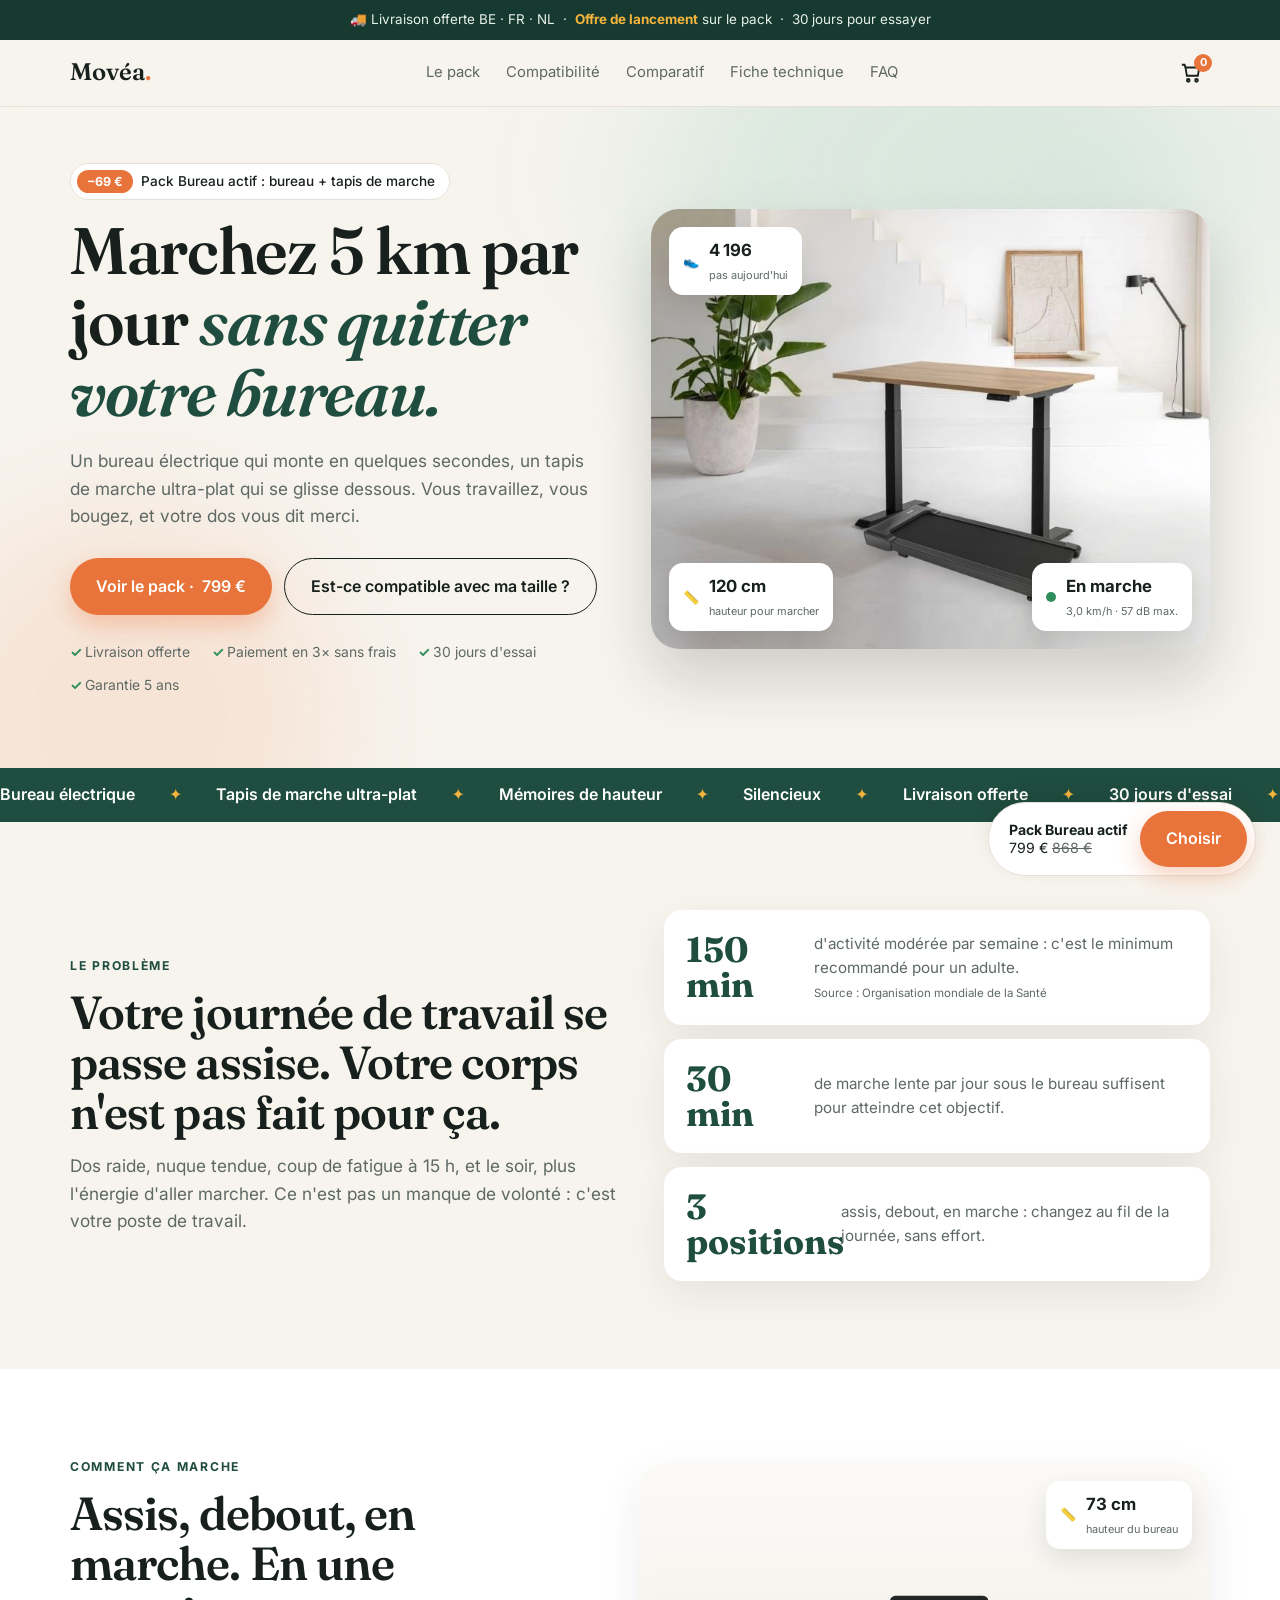
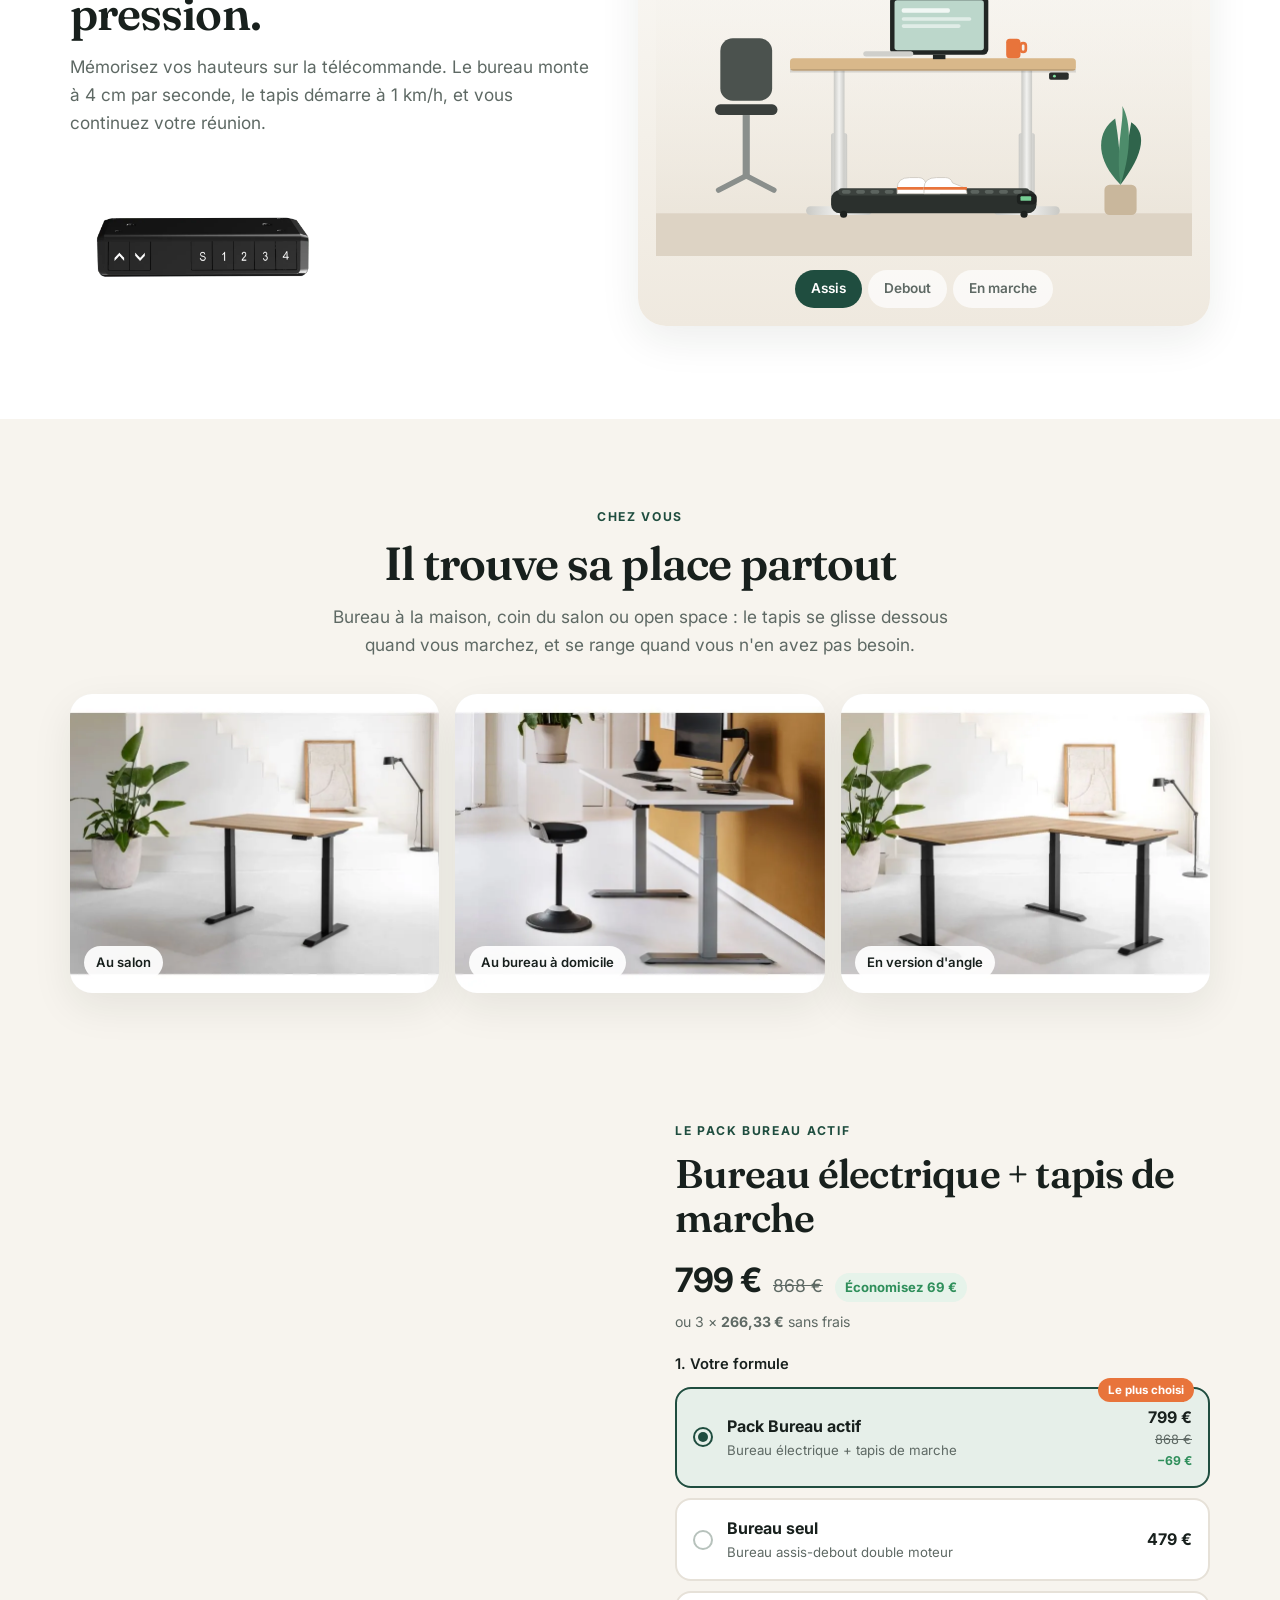
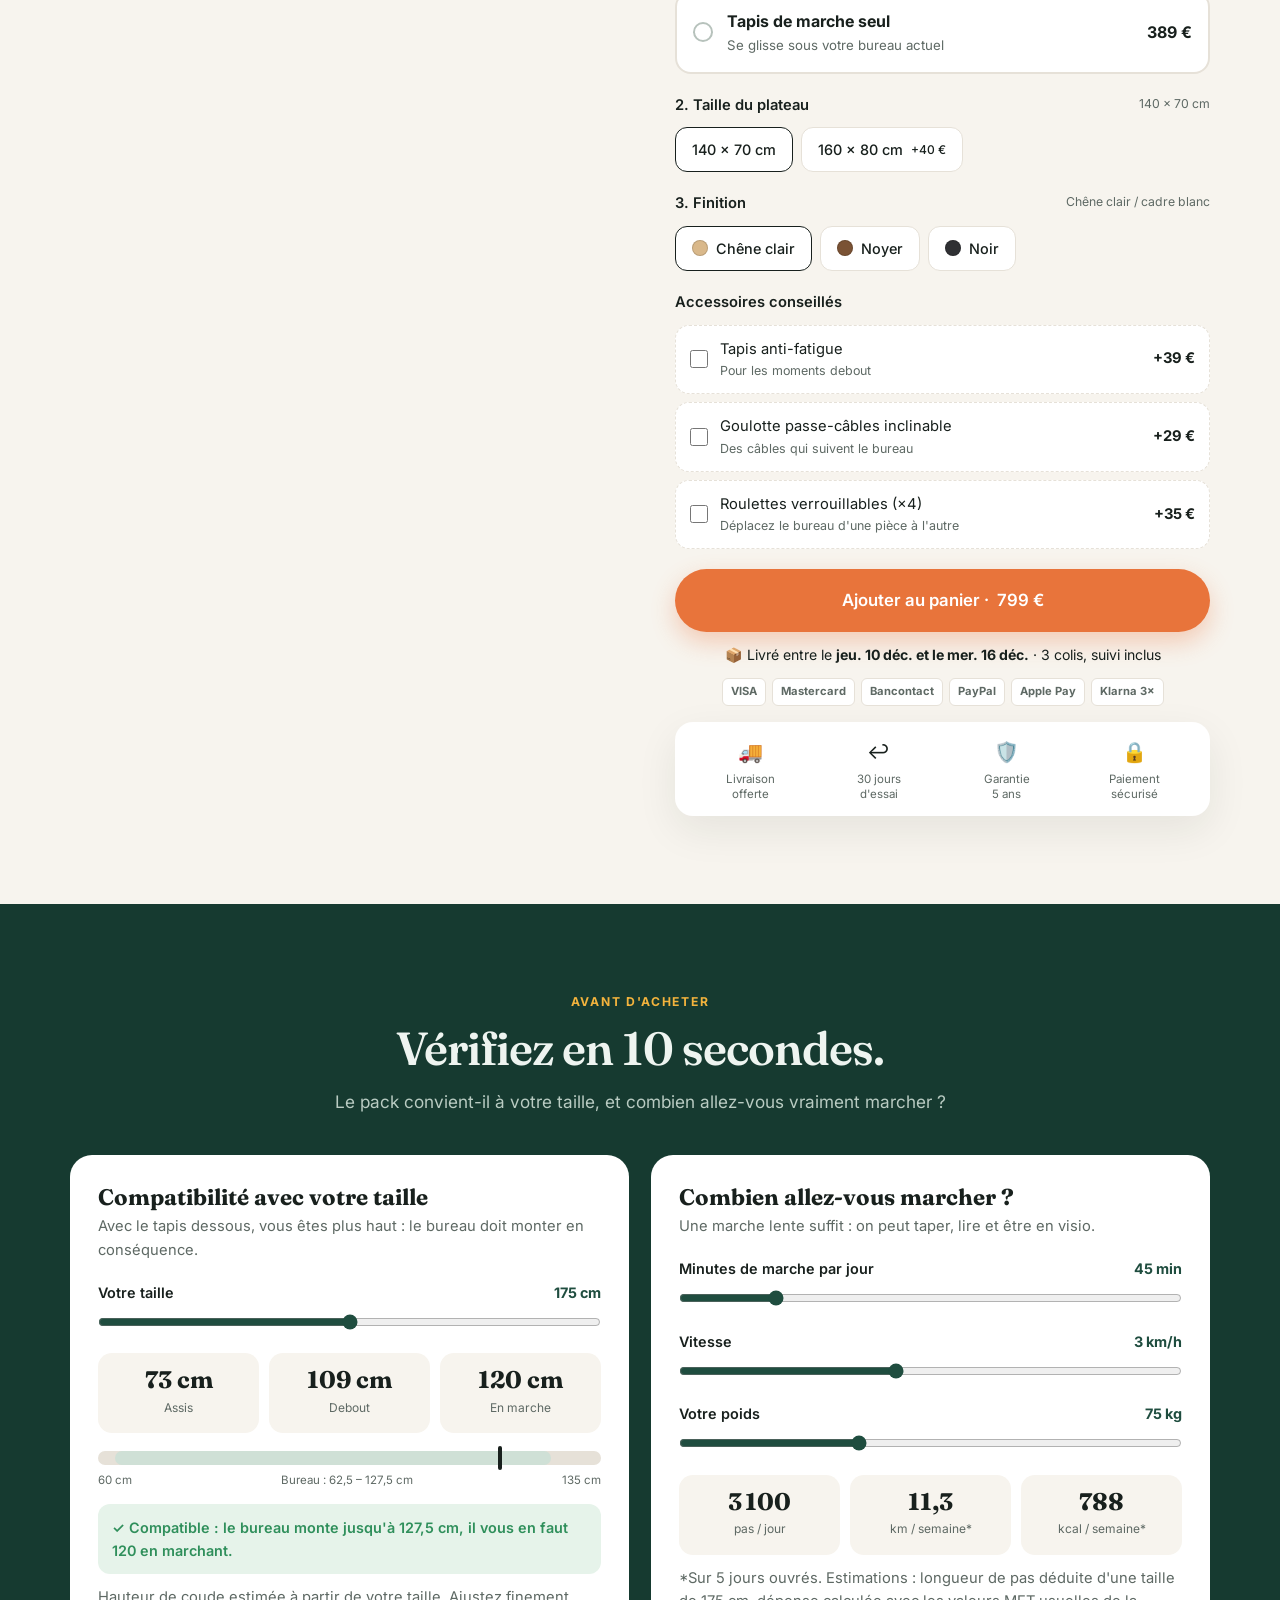
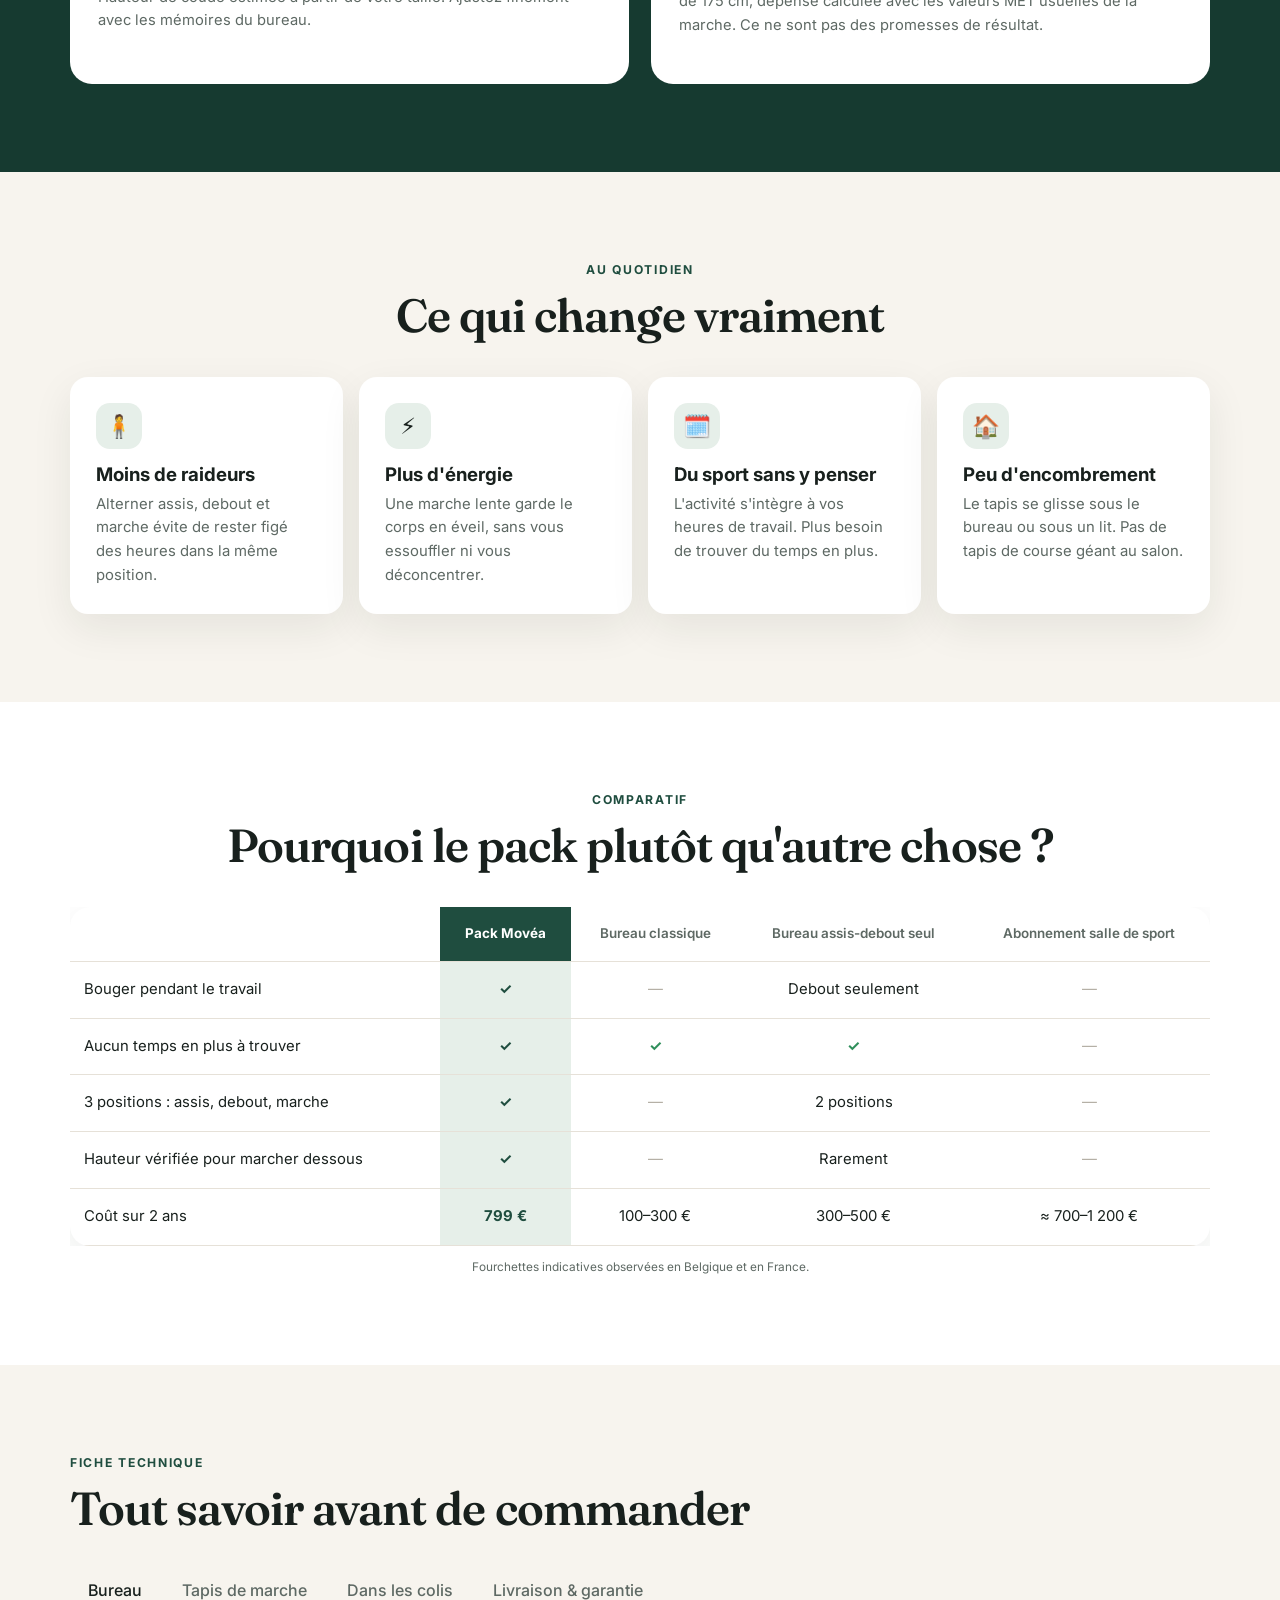
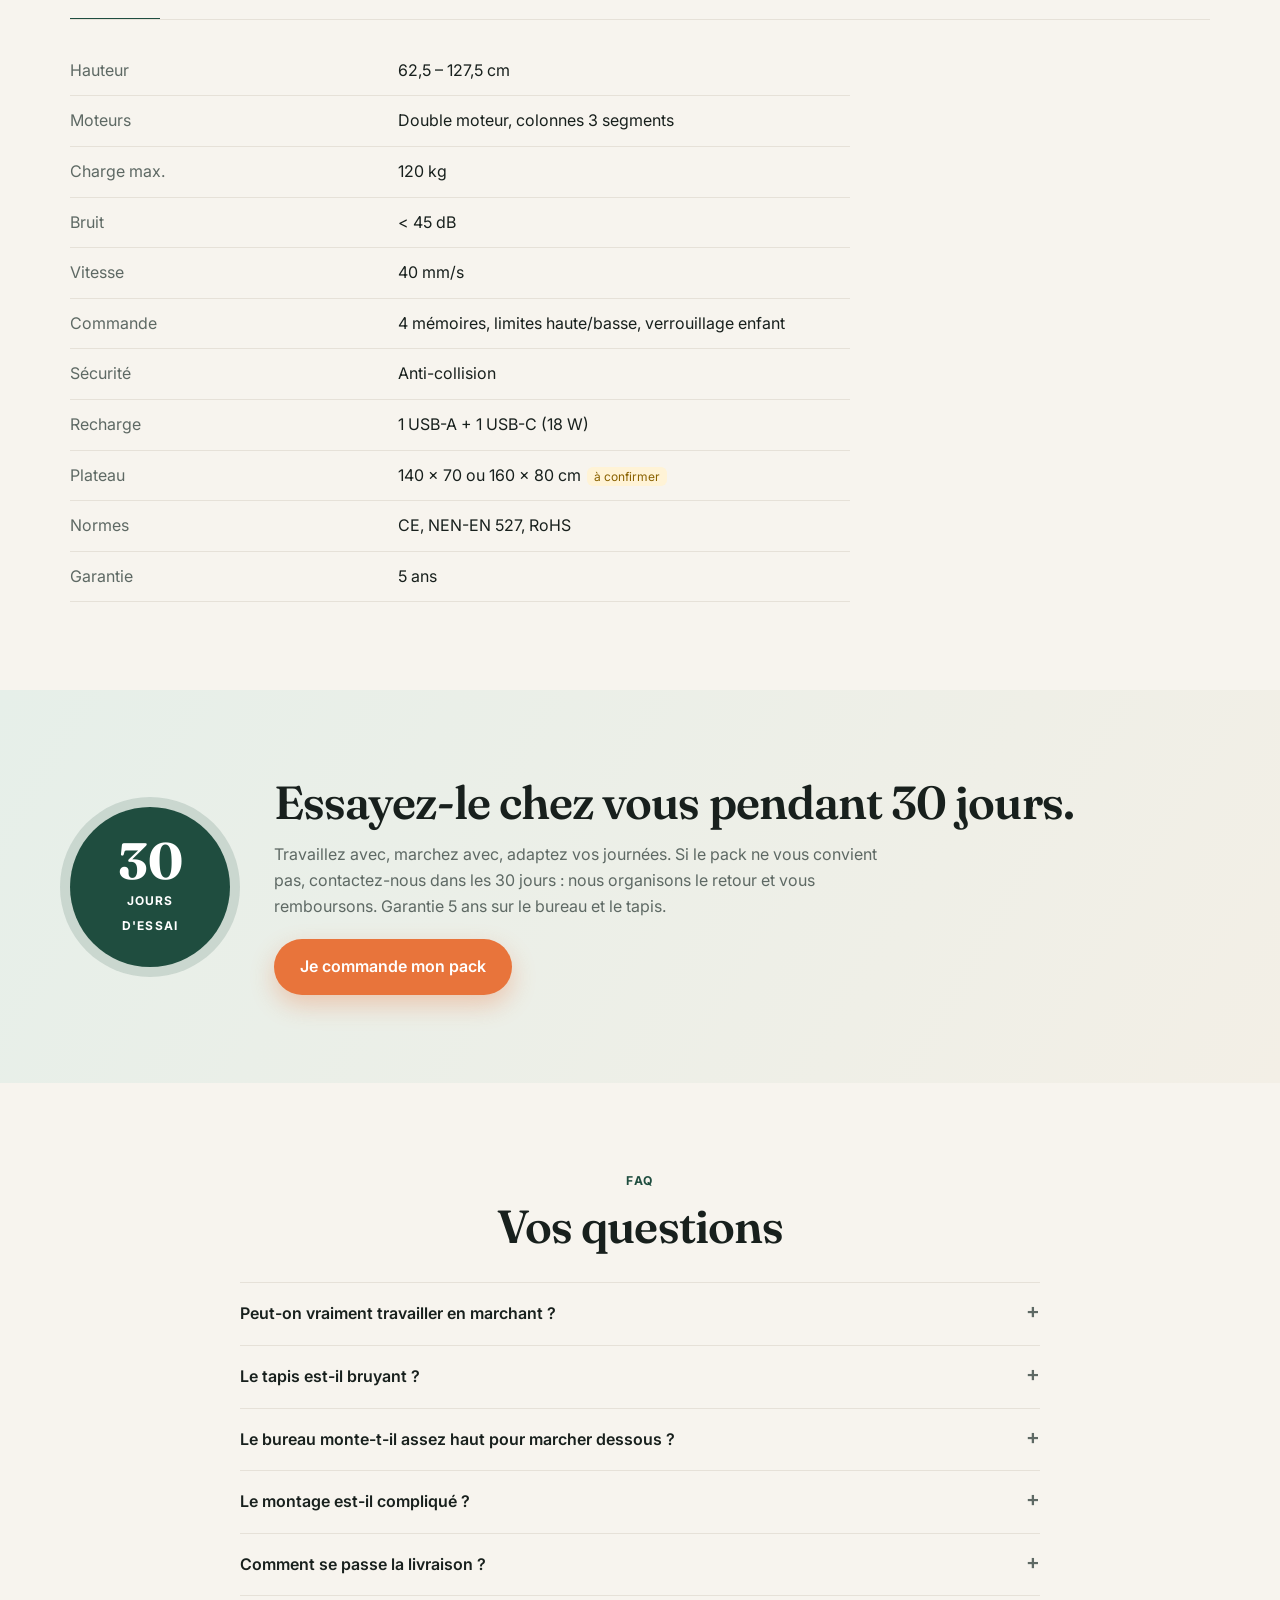
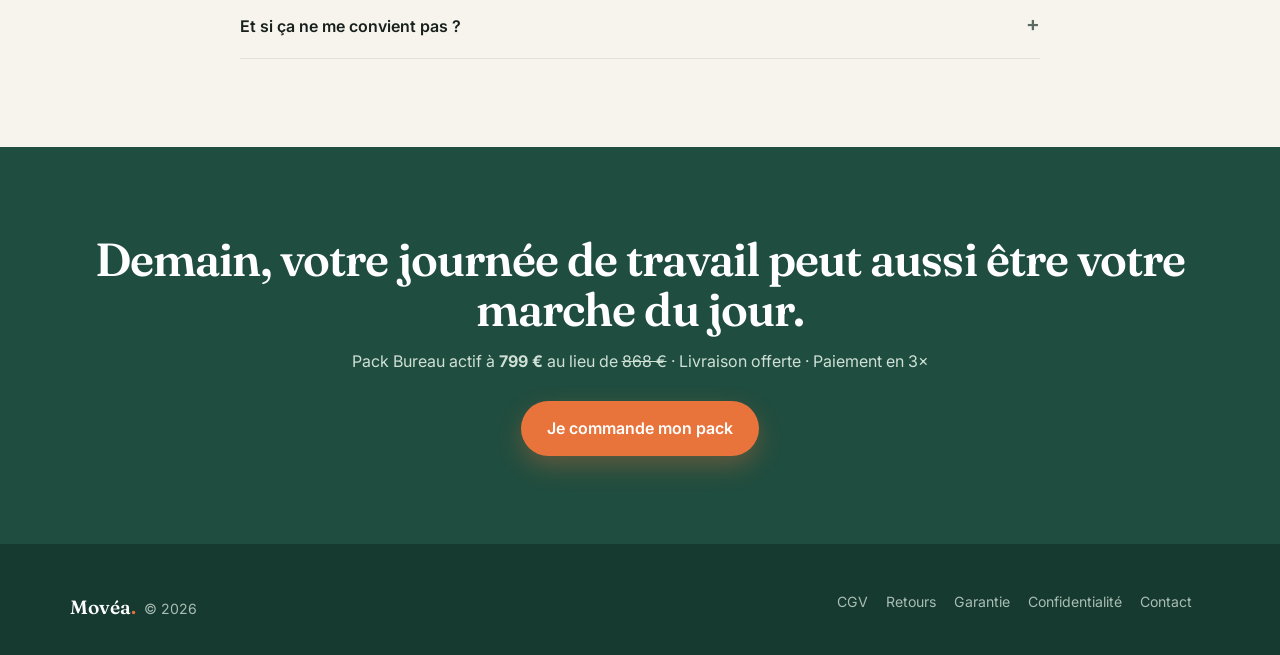
==== commit 92ed1811: "Bureau actif: real AOKE specs, product photos and living hero - Specs from AOKE Move frame (62.5-127" ====
--- a/bureau-actif/index.html
+++ b/bureau-actif/index.html
@@ -73,6 +73,45 @@
 .modes button.on{background:var(--green);color:#fff}
 @media (max-width:900px){.hero .wrap{grid-template-columns:1fr}.hero__visual{order:-1}}
 @media (max-width:480px){.scene__badge{font-size:.72rem;padding:8px 10px}.scene__badge b{font-size:.9rem}}
+
+/* Fond vivant + photo hero */
+.hero{position:relative;overflow:hidden;isolation:isolate}
+.hero::before,.hero::after{content:"";position:absolute;z-index:-1;border-radius:50%;filter:blur(60px);opacity:.55;animation:drift 18s ease-in-out infinite alternate}
+.hero::before{width:520px;height:520px;background:#cfe3d7;top:-140px;right:8%}
+.hero::after{width:420px;height:420px;background:#f6d8c4;bottom:-160px;left:-80px;animation-duration:22s}
+@keyframes drift{to{transform:translate(60px,40px) scale(1.15)}}
+.photo-hero{position:relative;border-radius:28px;overflow:hidden;box-shadow:0 30px 60px rgba(24,32,29,.18);aspect-ratio:742/584;background:#eee}
+.photo-hero img{width:100%;height:100%;object-fit:cover;animation:kenburns 22s ease-in-out infinite alternate;transform-origin:55% 70%}
+@keyframes kenburns{from{transform:scale(1)}to{transform:scale(1.09) translate(-1.5%,-1%)}}
+.photo-hero__light{position:absolute;inset:0;background:linear-gradient(115deg,transparent 30%,rgba(255,246,225,.35) 45%,transparent 60%);background-size:250% 100%;animation:light 9s ease-in-out infinite;mix-blend-mode:soft-light;pointer-events:none}
+@keyframes light{0%{background-position:120% 0}60%,100%{background-position:-60% 0}}
+.scene__badge--c{bottom:18px;left:18px}
+.photo-hero .scene__badge--b{top:auto;bottom:18px;right:18px}
+.photo-hero .scene__badge--a{top:18px;left:18px}
+.live{width:10px;height:10px;border-radius:50%;background:#2f8f5b;box-shadow:0 0 0 0 rgba(47,143,91,.6);animation:live 1.6s infinite}
+@keyframes live{70%{box-shadow:0 0 0 10px rgba(47,143,91,0)}100%{box-shadow:0 0 0 0 rgba(47,143,91,0)}}
+@media (prefers-reduced-motion:reduce){.hero::before,.hero::after,.photo-hero img,.photo-hero__light,.live{animation:none}}
+@media (max-width:480px){.scene__badge--c{display:none}}
+
+/* Galerie boutique */
+.gallery__main{background:#fff;border-radius:24px;overflow:hidden;aspect-ratio:742/584;box-shadow:var(--shadow);display:grid;place-items:center}
+.gallery__main img{width:100%;height:100%;object-fit:contain}
+.gallery__thumbs{display:grid;grid-template-columns:repeat(8,1fr);gap:8px;margin-top:10px}
+.gallery__thumbs button{background:#fff;border-radius:10px;aspect-ratio:1;overflow:hidden;border:2px solid transparent;padding:3px}
+.gallery__thumbs button.on{border-color:var(--green)}
+.gallery__thumbs img{width:100%;height:100%;object-fit:contain}
+@media (max-width:560px){.gallery__thumbs{grid-template-columns:repeat(4,1fr)}}
+
+/* Positions + contexte */
+.positions{background:var(--surface)}
+.positions__inner{display:grid;grid-template-columns:1fr 1.1fr;gap:48px;align-items:center}
+.positions__remote{width:260px;margin-top:22px}
+.context__grid{display:grid;grid-template-columns:repeat(3,1fr);gap:16px;margin-top:36px}
+.context figure{position:relative;border-radius:22px;overflow:hidden;box-shadow:var(--shadow);aspect-ratio:742/600;background:#eee}
+.context img{width:100%;height:100%;object-fit:cover;transition:transform .8s}
+.context figure:hover img{transform:scale(1.05)}
+.context figcaption{position:absolute;left:14px;bottom:14px;background:rgba(255,255,255,.92);padding:6px 12px;border-radius:999px;font-size:.82rem;font-weight:600}
+@media (max-width:900px){.positions__inner{grid-template-columns:1fr}.context__grid{grid-template-columns:1fr}}
 
 /* Illustration */
 .desk-top,.desk-inner{transition:transform 1.1s cubic-bezier(.6,0,.2,1)}
@@ -279,16 +318,15 @@
         <a href="#pack" class="btn btn--cta">Voir le pack · <span data-pack-price>--</span></a>
         <a href="#outils" class="btn btn--ghost">Est-ce compatible avec ma taille ?</a>
       </div>
-      <div class="hero__trust"><span>Livraison offerte</span><span>Paiement en 3× sans frais</span><span>30 jours d'essai</span><span>Garantie 2 ans</span></div>
+      <div class="hero__trust"><span>Livraison offerte</span><span>Paiement en 3× sans frais</span><span>30 jours d'essai</span><span>Garantie 5 ans</span></div>
     </div>
     <div class="hero__visual">
-      <div class="scene" data-scene="hero">
-        <div class="scene__badge scene__badge--a">👟<div><b data-steps>0</b><small>pas aujourd'hui</small></div></div>
-        <div class="scene__badge scene__badge--b">📏<div><b data-height>--</b><small>hauteur du bureau</small></div></div>
-        <div data-illu></div>
-        <div class="modes" data-modes>
-          <button data-mode="assis">Assis</button><button data-mode="debout">Debout</button><button data-mode="marche" class="on">En marche</button>
-        </div>
+      <div class="photo-hero">
+        <img src="img/scene-bureau-tapis.jpg" alt="Bureau assis-debout électrique avec tapis de marche glissé dessous, dans un intérieur lumineux" width="742" height="584">
+        <span class="photo-hero__light" aria-hidden="true"></span>
+        <div class="scene__badge scene__badge--a">👟<div><b data-steps>4 180</b><small>pas aujourd'hui</small></div></div>
+        <div class="scene__badge scene__badge--b"><i class="live"></i><div><b>En marche</b><small>3,0 km/h · 57 dB max.</small></div></div>
+        <div class="scene__badge scene__badge--c">📏<div><b>120 cm</b><small>hauteur pour marcher</small></div></div>
       </div>
     </div>
   </div>
@@ -315,12 +353,55 @@
   </div>
 </section>
 
+<!-- 3 POSITIONS -->
+<section class="positions">
+  <div class="wrap positions__inner">
+    <div>
+      <p class="eyebrow">Comment ça marche</p>
+      <h2>Assis, debout, en marche. En une pression.</h2>
+      <p class="lead">Mémorisez vos hauteurs sur la télécommande. Le bureau monte à 4 cm par seconde, le tapis démarre à 1 km/h, et vous continuez votre réunion.</p>
+      <img class="positions__remote" src="img/telecommande.webp" alt="Télécommande avec 4 mémoires de hauteur" loading="lazy">
+    </div>
+    <div class="scene" data-scene="positions">
+      <div class="scene__badge scene__badge--b">📏<div><b data-height>--</b><small>hauteur du bureau</small></div></div>
+      <div data-illu></div>
+      <div class="modes" data-modes>
+        <button data-mode="assis">Assis</button><button data-mode="debout">Debout</button><button data-mode="marche" class="on">En marche</button>
+      </div>
+    </div>
+  </div>
+</section>
+
+<!-- MISE EN CONTEXTE -->
+<section class="context">
+  <div class="wrap">
+    <div class="center"><p class="eyebrow">Chez vous</p><h2>Il trouve sa place partout</h2><p class="lead">Bureau à la maison, coin du salon ou open space : le tapis se glisse dessous quand vous marchez, et se range quand vous n'en avez pas besoin.</p></div>
+    <div class="context__grid">
+      <figure><img src="img/ambiance-bureau.webp" alt="Bureau assis-debout dans un salon lumineux" loading="lazy"><figcaption>Au salon</figcaption></figure>
+      <figure><img src="img/ambiance-bureau-2.webp" alt="Bureau assis-debout dans un bureau à domicile" loading="lazy"><figcaption>Au bureau à domicile</figcaption></figure>
+      <figure><img src="img/ambiance-bureau-angle.webp" alt="Bureau d'angle réglable en hauteur" loading="lazy"><figcaption>En version d'angle</figcaption></figure>
+    </div>
+  </div>
+</section>
+
 <!-- BOUTIQUE -->
 <section id="pack" style="padding-top:40px">
   <div class="wrap shop">
     <div class="shop__visual">
-      <div class="scene" data-scene="shop"><div data-illu></div><div class="modes" data-modes><button data-mode="assis">Assis</button><button data-mode="debout">Debout</button><button data-mode="marche" class="on">En marche</button></div></div>
-      <div class="shop__chips"><span>Moteur silencieux</span><span>Mémoires de hauteur</span><span>Tapis télécommandé</span><span>Se range sous le lit</span></div>
+      <div class="gallery">
+        <div class="gallery__main"><img src="img/scene-bureau-tapis.jpg" alt="Le pack installé" data-gal-main></div>
+        <div class="gallery__thumbs" data-gal>
+          <button class="on" data-src="img/scene-bureau-tapis.jpg"><img src="img/scene-bureau-tapis.jpg" alt="Le pack installé"></button>
+          <button data-src="img/bureau-noyer-noir.webp"><img src="img/bureau-noyer-noir.webp" alt="Bureau noyer, cadre noir"></button>
+          <button data-src="img/bureau-blanc.webp"><img src="img/bureau-blanc.webp" alt="Bureau cadre clair"></button>
+          <button data-src="img/tapis-3-4.webp"><img src="img/tapis-3-4.webp" alt="Tapis de marche"></button>
+          <button data-src="img/tapis-profil.webp"><img src="img/tapis-profil.webp" alt="Tapis de marche de profil, 10,5 cm"></button>
+          <button data-src="img/tapis-dimensions.webp"><img src="img/tapis-dimensions.webp" alt="Dimensions du tapis"></button>
+          <button data-src="img/telecommande.webp"><img src="img/telecommande.webp" alt="Télécommande 4 mémoires"></button>
+          <button data-src="img/ambiance-bureau-2.webp"><img src="img/ambiance-bureau-2.webp" alt="Bureau en situation"></button>
+        </div>
+      </div>
+      <div class="shop__chips"><span>Moteur &lt; 45 dB</span><span>4 mémoires</span><span>Tapis de 10,5 cm</span><span>Garantie 5 ans</span></div>
     </div>
     <div>
       <p class="rating" data-rating hidden></p>
@@ -335,9 +416,9 @@
       <div class="group"><div class="group__label">Accessoires conseillés</div><div class="addons" data-addons></div></div>
 
       <button class="btn btn--cta btn--xl" data-add>Ajouter au panier · <span data-total>--</span></button>
-      <p class="eta">📦 Livré entre le <b data-eta>--</b> · 2 colis, suivi inclus</p>
+      <p class="eta">📦 Livré entre le <b data-eta>--</b> · 3 colis, suivi inclus</p>
       <div class="pay"><span>VISA</span><span>Mastercard</span><span>Bancontact</span><span>PayPal</span><span>Apple Pay</span><span>Klarna 3×</span></div>
-      <div class="mini card"><div>🚚<span>Livraison<br>offerte</span></div><div>↩️<span>30 jours<br>d'essai</span></div><div>🛡️<span>Garantie<br>2 ans</span></div><div>🔒<span>Paiement<br>sécurisé</span></div></div>
+      <div class="mini card"><div>🚚<span>Livraison<br>offerte</span></div><div>↩️<span>30 jours<br>d'essai</span></div><div>🛡️<span>Garantie<br>5 ans</span></div><div>🔒<span>Paiement<br>sécurisé</span></div></div>
     </div>
   </div>
 </section>
@@ -436,7 +517,7 @@
     <div class="seal"><div><b>30</b><span>JOURS<br>D'ESSAI</span></div></div>
     <div>
       <h2>Essayez-le chez vous pendant 30 jours.</h2>
-      <p>Travaillez avec, marchez avec, adaptez vos journées. Si le pack ne vous convient pas, contactez-nous dans les 30 jours : nous organisons le retour et vous remboursons. Garantie 2 ans sur le bureau et le tapis.</p>
+      <p>Travaillez avec, marchez avec, adaptez vos journées. Si le pack ne vous convient pas, contactez-nous dans les 30 jours : nous organisons le retour et vous remboursons. Garantie 5 ans sur le bureau et le tapis.</p>
       <a href="#pack" class="btn btn--cta">Je commande mon pack</a>
     </div>
   </div>
@@ -448,11 +529,11 @@
     <div class="center"><p class="eyebrow">FAQ</p><h2>Vos questions</h2></div>
     <div class="faq">
       <details><summary>Peut-on vraiment travailler en marchant ?</summary><p>Oui, à vitesse lente (2 à 3 km/h). Taper, lire, répondre à des e-mails ou être en visio se fait naturellement après quelques jours d'adaptation. Pour les tâches qui demandent beaucoup de précision, passez simplement en mode debout ou assis.</p></details>
-      <details><summary>Le tapis est-il bruyant ?</summary><p>Il est conçu pour un usage en intérieur, sous un bureau. Le niveau sonore exact figure dans la fiche technique.</p></details>
+      <details><summary>Le tapis est-il bruyant ?</summary><p>Le tapis ne dépasse pas 57 dB, l'équivalent d'une conversation calme, et le moteur du bureau reste sous 45 dB. On peut tenir une visio en marchant à vitesse lente.</p></details>
       <details><summary>Le bureau monte-t-il assez haut pour marcher dessous ?</summary><p>C'est le point le plus important, et nous l'avons choisi pour ça. Utilisez l'outil « Compatibilité » plus haut : il calcule la hauteur dont vous avez besoin selon votre taille et la compare à la plage du bureau.</p></details>
-      <details><summary>Le montage est-il compliqué ?</summary><p>Le bureau se monte avec les outils fournis et la notice illustrée. Le tapis arrive pré-assemblé : il suffit de le brancher.</p></details>
-      <details><summary>Comment se passe la livraison ?</summary><p>Le pack arrive en 2 colis, livrés gratuitement avec suivi. Comptez le délai indiqué au moment de la commande.</p></details>
-      <details><summary>Et si ça ne me convient pas ?</summary><p>Vous avez 30 jours pour l'essayer. Écrivez-nous et nous organisons le retour. Le bureau et le tapis sont aussi garantis 2 ans.</p></details>
+      <details><summary>Le montage est-il compliqué ?</summary><p>Le piètement se fixe sous le plateau avec les outils fournis et la notice illustrée. Le tapis arrive prêt à l'emploi : il suffit de le brancher.</p></details>
+      <details><summary>Comment se passe la livraison ?</summary><p>Le pack arrive en 3 colis (piètement, plateau, tapis), livrés gratuitement avec suivi. Comptez le délai indiqué au moment de la commande.</p></details>
+      <details><summary>Et si ça ne me convient pas ?</summary><p>Vous avez 30 jours pour l'essayer. Écrivez-nous et nous organisons le retour. Le bureau et le tapis sont aussi garantis 5 ans.</p></details>
     </div>
   </div>
 </section>
@@ -495,15 +576,15 @@
    ===================================================================== */
 const CONFIG = {
   brand: 'Movéa',
-  desk: { min: 72, max: 125, tbc: true },     // hauteur plateau (cm)
-  padHeight: 13,                               // épaisseur du tapis (cm)
-  prices: { desk: 399, pad: 329 },             // prix à l'unité (servent au prix barré du pack)
+  desk: { min: 62.5, max: 127.5, tbc: false },  // piètement double moteur (62,5 – 127,5 cm)
+  padHeight: 10.5,                               // épaisseur du tapis (cm)
+  prices: { desk: 479, pad: 389 },               // prix à l'unité TTC réellement pratiqués (servent au prix barré du pack)
   offers: [
-    { id: 'pack', title: 'Pack Bureau actif', sub: 'Bureau électrique + tapis de marche', price: 549, items: ['desk', 'pad'], tag: 'Le plus choisi', default: true },
-    { id: 'desk', title: 'Bureau seul', sub: 'Bureau assis-debout électrique', price: 399, items: ['desk'] },
-    { id: 'pad', title: 'Tapis de marche seul', sub: 'Se glisse sous votre bureau actuel*', price: 329, items: ['pad'] },
+    { id: 'pack', title: 'Pack Bureau actif', sub: 'Bureau électrique + tapis de marche', price: 799, items: ['desk', 'pad'], tag: 'Le plus choisi', default: true },
+    { id: 'desk', title: 'Bureau seul', sub: 'Bureau assis-debout double moteur', price: 479, items: ['desk'] },
+    { id: 'pad', title: 'Tapis de marche seul', sub: 'Se glisse sous votre bureau actuel', price: 389, items: ['pad'] },
   ],
-  sizes: [ { id: '120', name: '120 × 60 cm', extra: 0 }, { id: '140', name: '140 × 70 cm', extra: 30 } ],
+  sizes: [ { id: '140', name: '140 × 70 cm', extra: 0 }, { id: '160', name: '160 × 80 cm', extra: 40 } ],
   colors: [
     { id: 'chene', name: 'Chêne clair / cadre blanc', top: '#d9b88a', frame: '#f2f2f0', c: '#d9b88a' },
     { id: 'noyer', name: 'Noyer / cadre noir', top: '#7a5234', frame: '#2b2b2b', c: '#7a5234' },
@@ -511,21 +592,25 @@
   ],
   addons: [
     { id: 'mat', name: 'Tapis anti-fatigue', sub: 'Pour les moments debout', price: 39 },
-    { id: 'cable', name: 'Goulotte passe-câbles', sub: 'Des câbles qui suivent le bureau', price: 19 },
+    { id: 'cable', name: 'Goulotte passe-câbles inclinable', sub: 'Des câbles qui suivent le bureau', price: 29 },
+    { id: 'castors', name: 'Roulettes verrouillables (×4)', sub: 'Déplacez le bureau d\'une pièce à l\'autre', price: 35 },
   ],
-  deliveryDays: [3, 7],
+  deliveryDays: [4, 8],
   checkoutUrl: '',
   tabs: [
     { title: 'Bureau', rows: [
-      ['Hauteur', '72 – 125 cm', true], ['Plateau', '120 × 60 cm ou 140 × 70 cm', true], ['Moteur', 'Double moteur', true],
-      ['Charge max.', '100 kg', true], ['Mémoires', '3 hauteurs mémorisées', true], ['Sécurité', 'Anti-collision', true], ['Bruit', 'À compléter', true],
+      ['Hauteur', '62,5 – 127,5 cm'], ['Moteurs', 'Double moteur, colonnes 3 segments'], ['Charge max.', '120 kg'],
+      ['Bruit', '< 45 dB'], ['Vitesse', '40 mm/s'], ['Commande', '4 mémoires, limites haute/basse, verrouillage enfant'],
+      ['Sécurité', 'Anti-collision'], ['Recharge', '1 USB-A + 1 USB-C (18 W)'], ['Plateau', '140 × 70 ou 160 × 80 cm', true],
+      ['Normes', 'CE, NEN-EN 527, RoHS'], ['Garantie', '5 ans'],
     ] },
     { title: 'Tapis de marche', rows: [
-      ['Vitesse', '1 – 6 km/h', true], ['Épaisseur', '13 cm', true], ['Charge max.', '120 kg', true], ['Commande', 'Télécommande + écran pas / distance / temps', true],
-      ['Bruit', 'À compléter', true], ['Rangement', 'Roulettes, se glisse sous un lit', true],
+      ['Dimensions', '113,5 × 49 × 10,5 cm'], ['Surface de marche', '95 × 36 cm'], ['Moteur', '2,5 CV'], ['Vitesse', '1 – 6 km/h'],
+      ['Charge max.', '120 kg'], ['Bruit', '57 dB maximum'], ['Écran', 'Temps, vitesse, distance, calories'],
+      ['Commande', 'Télécommande, 3 modes'], ['Poids', '21 kg'], ['Garantie', '5 ans'],
     ] },
-    { title: 'Dans les colis', list: ['Colis 1 : bureau (cadre, plateau, moteurs, télécommande, visserie, outils, notice)', 'Colis 2 : tapis de marche pré-assemblé, télécommande, câble d\'alimentation', 'Accessoires éventuels dans un colis séparé'] },
-    { title: 'Livraison & garantie', list: ['Livraison offerte en Belgique, France et Pays-Bas', '2 colis avec suivi', '30 jours pour essayer', 'Garantie légale de 2 ans sur le bureau et le tapis'] },
+    { title: 'Dans les colis', list: ['Colis 1 : piètement électrique (moteurs, télécommande, visserie, outils, notice)', 'Colis 2 : plateau', 'Colis 3 : tapis de marche prêt à l\'emploi, télécommande', 'Accessoires éventuels dans un colis séparé'] },
+    { title: 'Livraison & garantie', list: ['Livraison offerte en Belgique, France et Pays-Bas', '3 colis avec suivi, expédiés sous 5 jours ouvrés', '30 jours pour essayer', 'Garantie 5 ans sur le bureau et sur le tapis'] },
   ],
   reviews: [],   // Uniquement de vrais avis : { name, stars, text }
 };
@@ -602,7 +687,7 @@
 }
 function deskFor(mode, height = 175) {
   const elbowSit = Math.round(height * 0.415), elbowStand = Math.round(height * 0.62);
-  return mode === 'assis' ? Math.max(CONFIG.desk.min, elbowSit) : mode === 'debout' ? elbowStand : elbowStand + CONFIG.padHeight;
+  return mode === 'assis' ? Math.max(CONFIG.desk.min, elbowSit) : mode === 'debout' ? elbowStand : Math.round(elbowStand + CONFIG.padHeight);
 }
 
 /* ---------- Prix & boutique ---------- */
@@ -646,7 +731,7 @@
   const p = CONFIG.offers.find(o => o.id === 'pack'), cmp = compareOf(p);
   $$('[data-pack-price]').forEach(e => e.textContent = eur(p.price));
   $$('[data-pack-compare]').forEach(e => e.textContent = eur(cmp));
-  $('[data-save-pct]').textContent = `−${Math.round((1 - p.price / cmp) * 100)} %`;
+  $('[data-save-pct]').textContent = `−${eur(cmp - p.price)}`;
   const add = (n) => { const d = new Date(); while (n > 0) { d.setDate(d.getDate() + 1); if (d.getDay() % 6) n--; } return d.toLocaleDateString('fr-BE', { weekday: 'short', day: 'numeric', month: 'short' }); };
   $('[data-eta]').textContent = `${add(CONFIG.deliveryDays[0])} et le ${add(CONFIG.deliveryDays[1])}`;
   $('[data-year]').textContent = new Date().getFullYear();
@@ -664,10 +749,10 @@
     const pos = (x) => (x - 60) / (135 - 60) * 100, d = CONFIG.desk;
     $('[data-r="range"]').style.left = pos(d.min) + '%'; $('[data-r="range"]').style.width = (pos(d.max) - pos(d.min)) + '%';
     $('[data-r="pin"]').style.left = Math.min(100, Math.max(0, pos(walk))) + '%';
-    $('[data-r="rangeLab"]').textContent = `Bureau : ${d.min} – ${d.max} cm${d.tbc ? ' (à confirmer)' : ''}`;
+    $('[data-r="rangeLab"]').textContent = `Bureau : ${String(d.min).replace('.', ',')} – ${String(d.max).replace('.', ',')} cm${d.tbc ? ' (à confirmer)' : ''}`;
     const ok = walk <= d.max && sit >= d.min - 2, vd = $('[data-r="verdict"]');
     vd.className = 'verdict ' + (ok ? 'ok' : 'ko');
-    vd.textContent = ok ? `✓ Compatible : le bureau monte jusqu'à ${d.max} cm, il vous en faut ${walk} en marchant.` : `⚠ Il vous faudrait ${walk} cm en marchant, au-delà des ${d.max} cm du bureau. Écrivez-nous avant de commander.`;
+    vd.textContent = ok ? `✓ Compatible : le bureau monte jusqu'à ${String(d.max).replace('.', ',')} cm, il vous en faut ${walk} en marchant.` : `⚠ Il vous faudrait ${walk} cm en marchant, au-delà des ${String(d.max).replace('.', ',')} cm du bureau. Écrivez-nous avant de commander.`;
     const stride = 175 * 0.415 / 100, dist = v.v * 1000 / 60 * v.m;
     $('[data-r="steps"]').textContent = Math.round(dist / stride / 100) * 100 >= 1000 ? (Math.round(dist / stride / 100) * 100).toLocaleString('fr-BE') : Math.round(dist / stride);
     $('[data-r="km"]').textContent = (dist / 1000 * 5).toFixed(1).replace('.', ',');
@@ -720,15 +805,16 @@
 }
 
 /* ---------- Démarrage ---------- */
-const hero = $('[data-scene="hero"]'), shopScene = $('[data-scene="shop"]');
-const applyHero = setupScene(hero); setupScene(shopScene);
+const posScene = $('[data-scene="positions"]');
+const applyPos = setupScene(posScene);
 paint(); renderShop(); renderGlobalPrices(); initTools(); initTabs(); initCart();
-// Le hero enchaîne les 3 positions tant que le visiteur n'a pas cliqué
+// La section « positions » enchaîne les 3 hauteurs tant que le visiteur n'a pas cliqué
 const seq = ['assis', 'debout', 'marche']; let si = 2;
-setInterval(() => { if (!hero._user && !document.hidden) { si = (si + 1) % 3; applyHero(seq[si]); } }, 3200);
-// Compteur de pas animé en mode marche
-let steps = 4180; setInterval(() => { if (hero._mode === 'marche') { steps += 2; $('[data-steps]', hero).textContent = steps.toLocaleString('fr-BE'); } }, 600);
-$('[data-steps]', hero).textContent = steps.toLocaleString('fr-BE');
+setInterval(() => { if (!posScene._user && !document.hidden) { si = (si + 1) % 3; applyPos(seq[si]); } }, 3200);
+// Compteur de pas animé dans le hero
+let steps = 4180; setInterval(() => { steps += 2; $$('[data-steps]').forEach(e => e.textContent = steps.toLocaleString('fr-BE')); }, 700);
+// Galerie
+$$('[data-gal] button').forEach(b => b.onclick = () => { $$('[data-gal] button').forEach(x => x.classList.toggle('on', x === b)); $('[data-gal-main]').src = b.dataset.src; $('[data-gal-main]').alt = $('img', b).alt; });
 // Barre d'achat collante
 new IntersectionObserver(([e]) => $('[data-sticky]').classList.toggle('on', !e.isIntersecting && e.boundingClientRect.top < 0)).observe($('[data-add]'));
 </script>
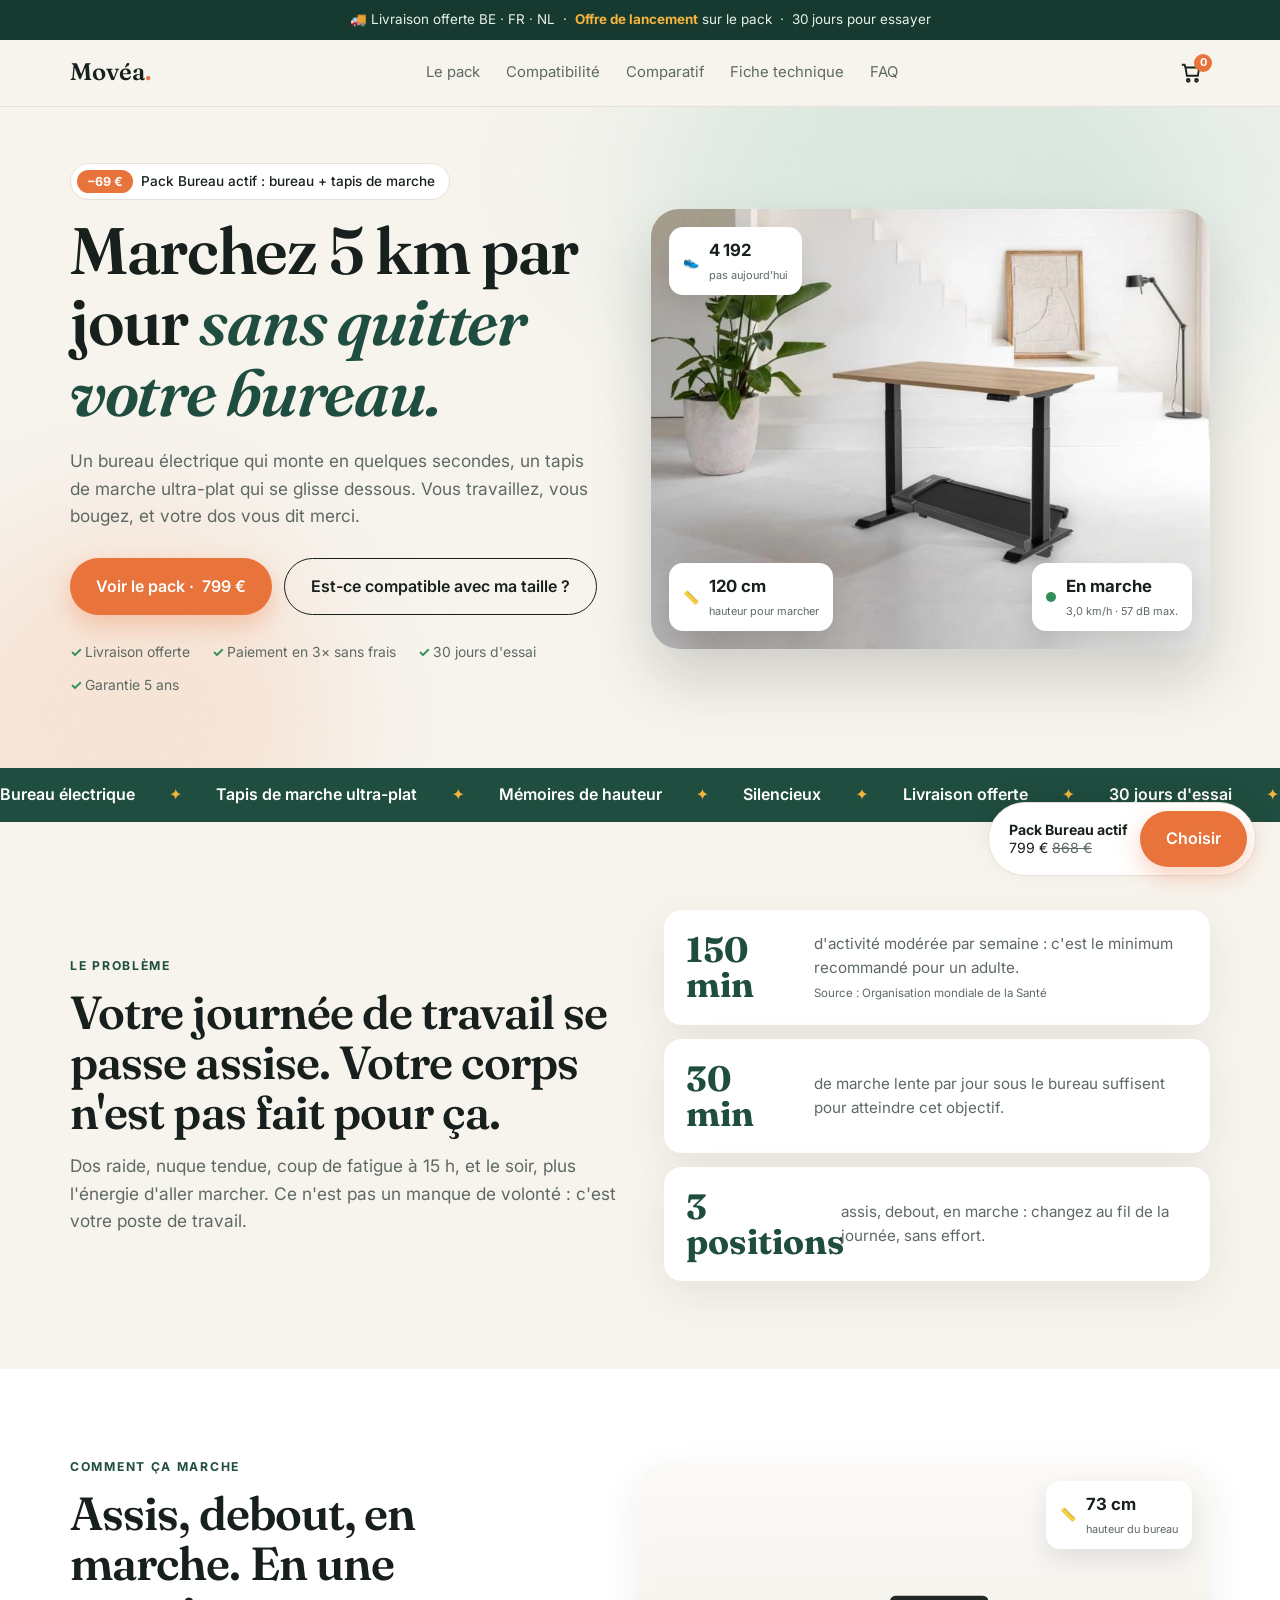
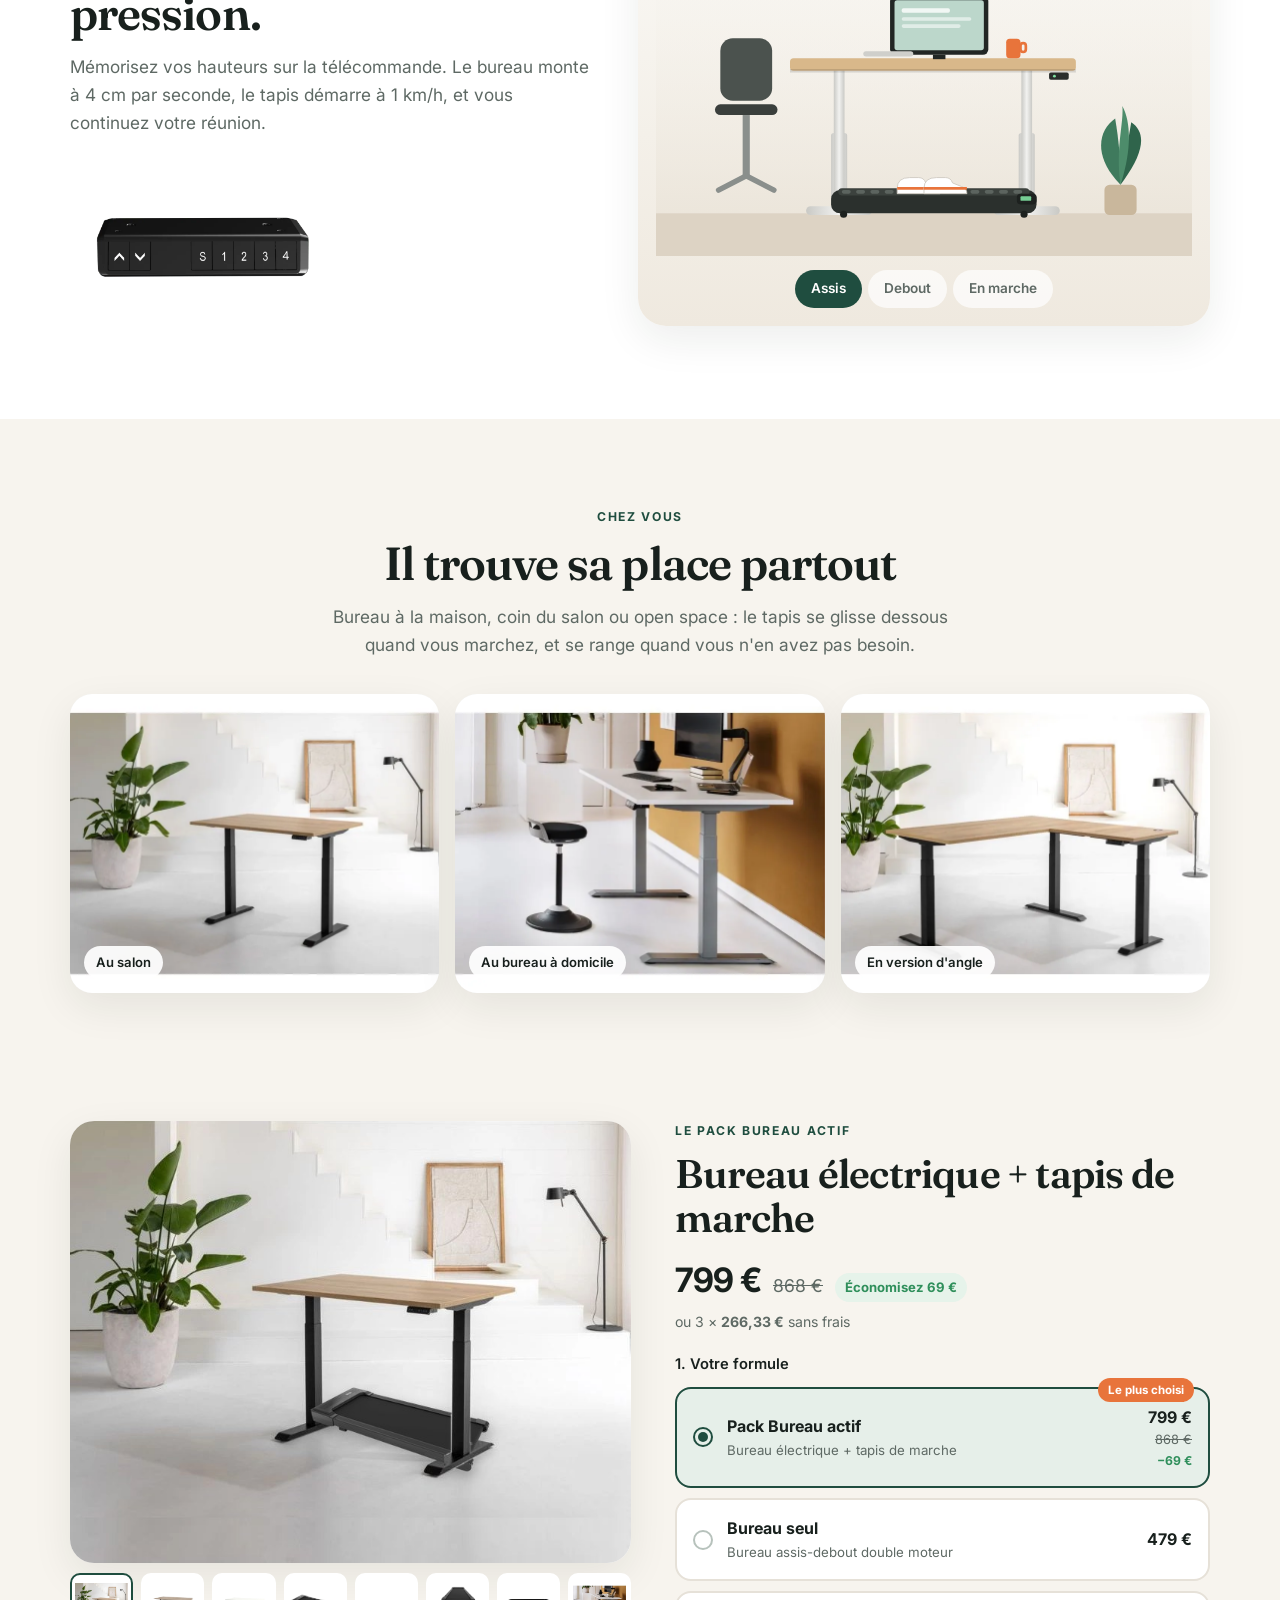
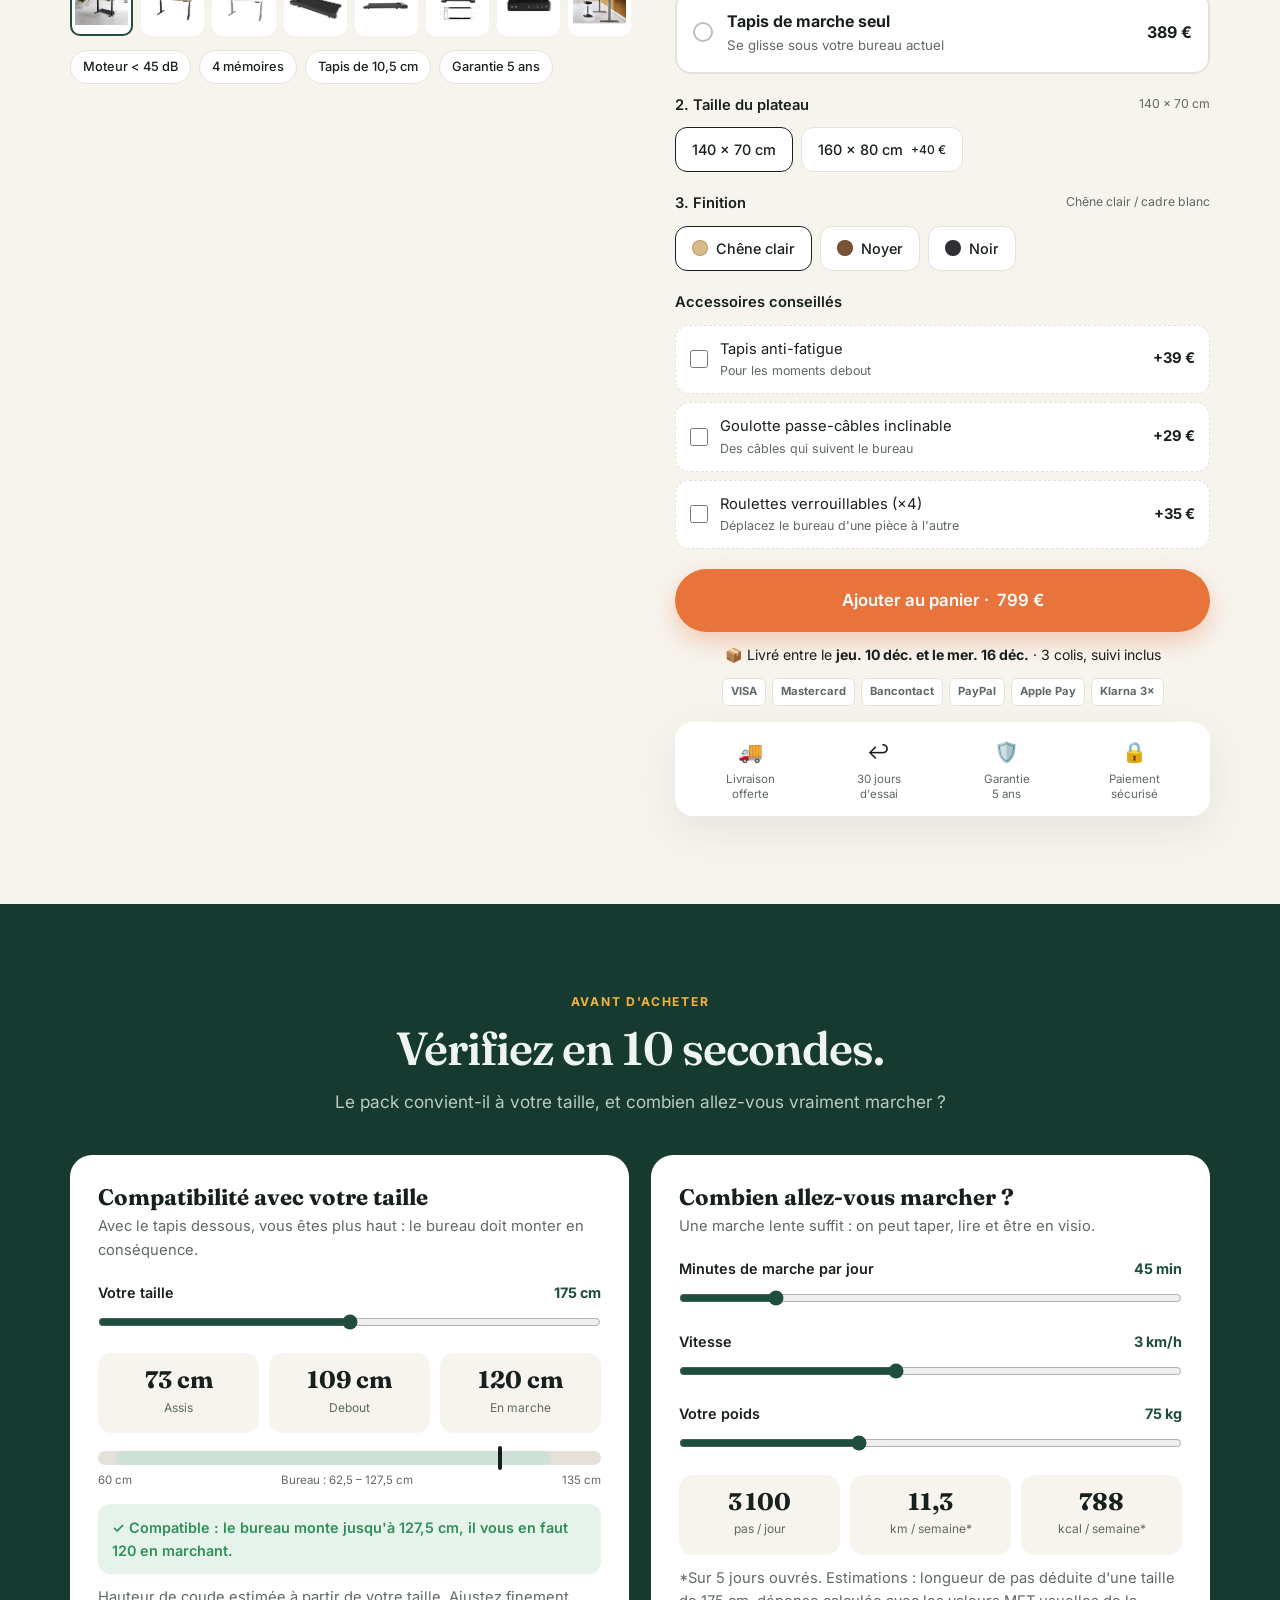
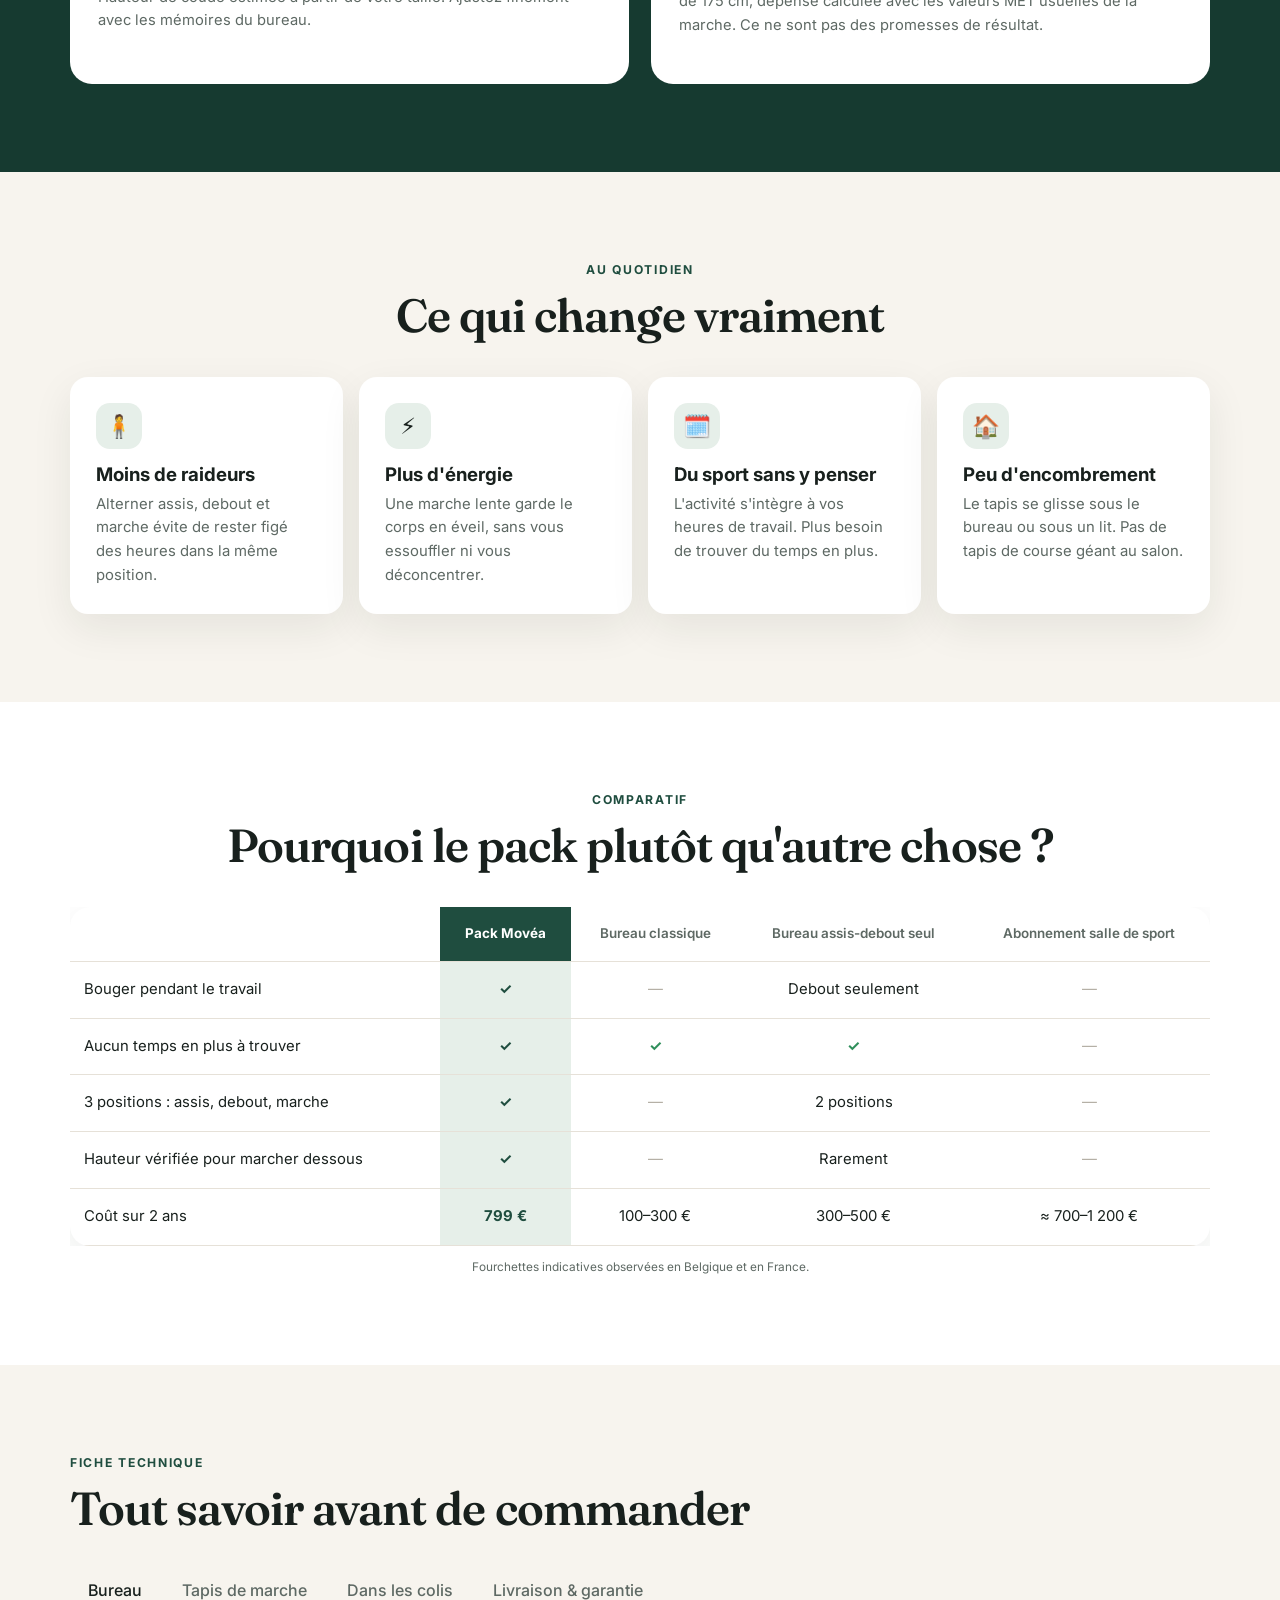
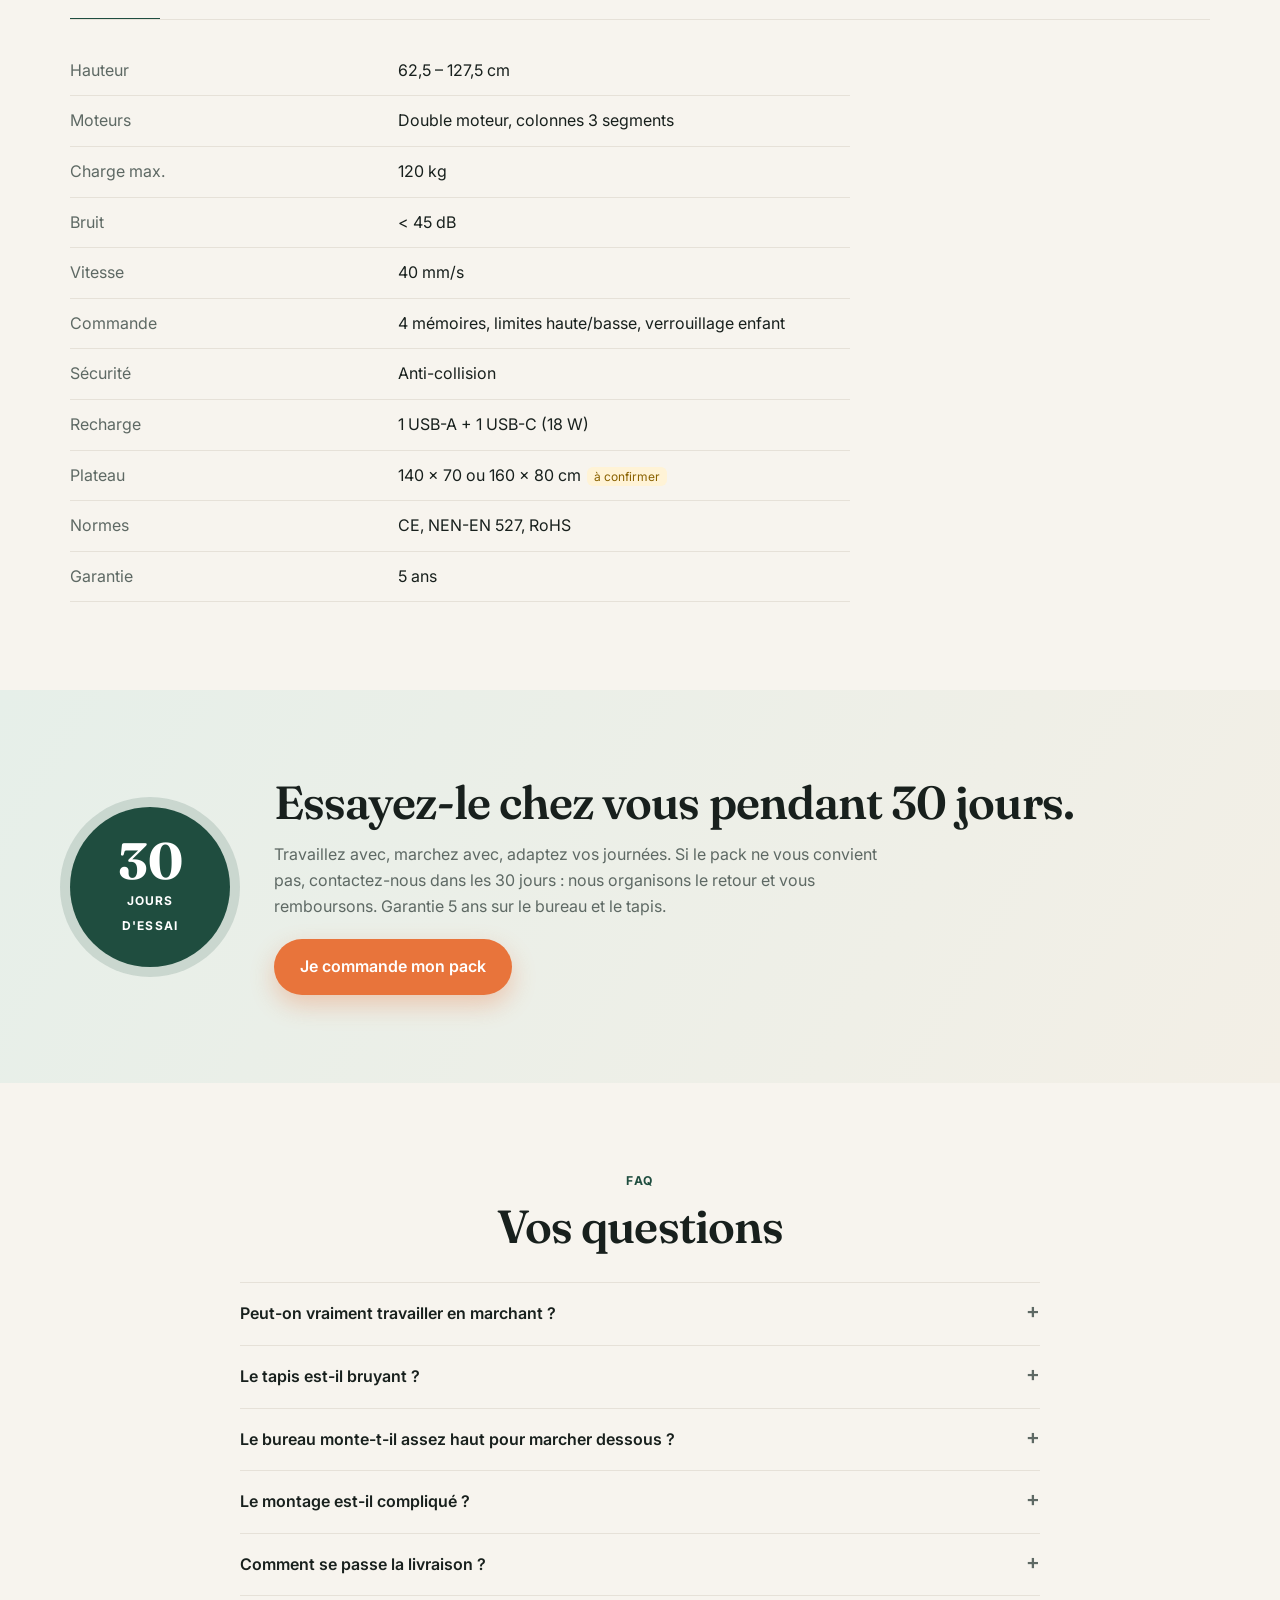
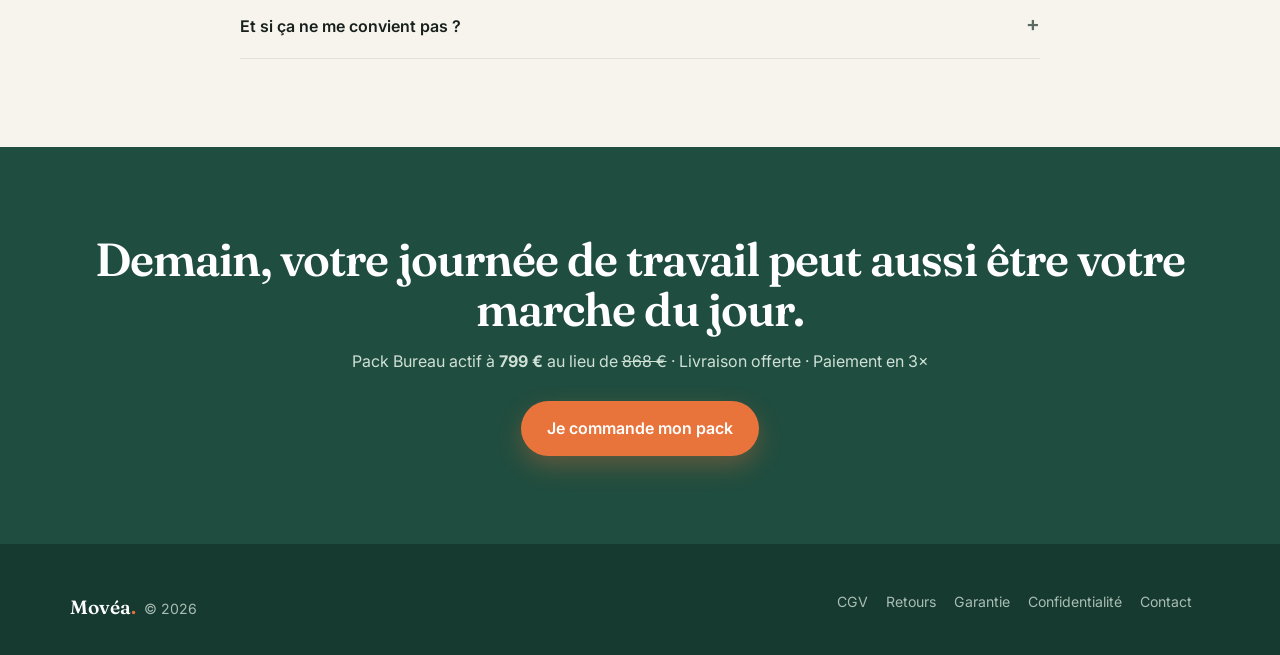
==== commit 694567a0: "Bureau actif: place treadmill under the desk in hero image Co-Authored-By: Claude Opus 5.5 <noreply@" ====
--- a/bureau-actif/index.html
+++ b/bureau-actif/index.html
@@ -322,7 +322,7 @@
     </div>
     <div class="hero__visual">
       <div class="photo-hero">
-        <img src="img/scene-bureau-tapis.jpg" alt="Bureau assis-debout électrique avec tapis de marche glissé dessous, dans un intérieur lumineux" width="742" height="584">
+        <img src="img/scene-bureau-tapis.jpg" alt="Bureau assis-debout électrique avec le tapis de marche rangé dessous, dans un intérieur lumineux" width="742" height="584">
         <span class="photo-hero__light" aria-hidden="true"></span>
         <div class="scene__badge scene__badge--a">👟<div><b data-steps>4 180</b><small>pas aujourd'hui</small></div></div>
         <div class="scene__badge scene__badge--b"><i class="live"></i><div><b>En marche</b><small>3,0 km/h · 57 dB max.</small></div></div>
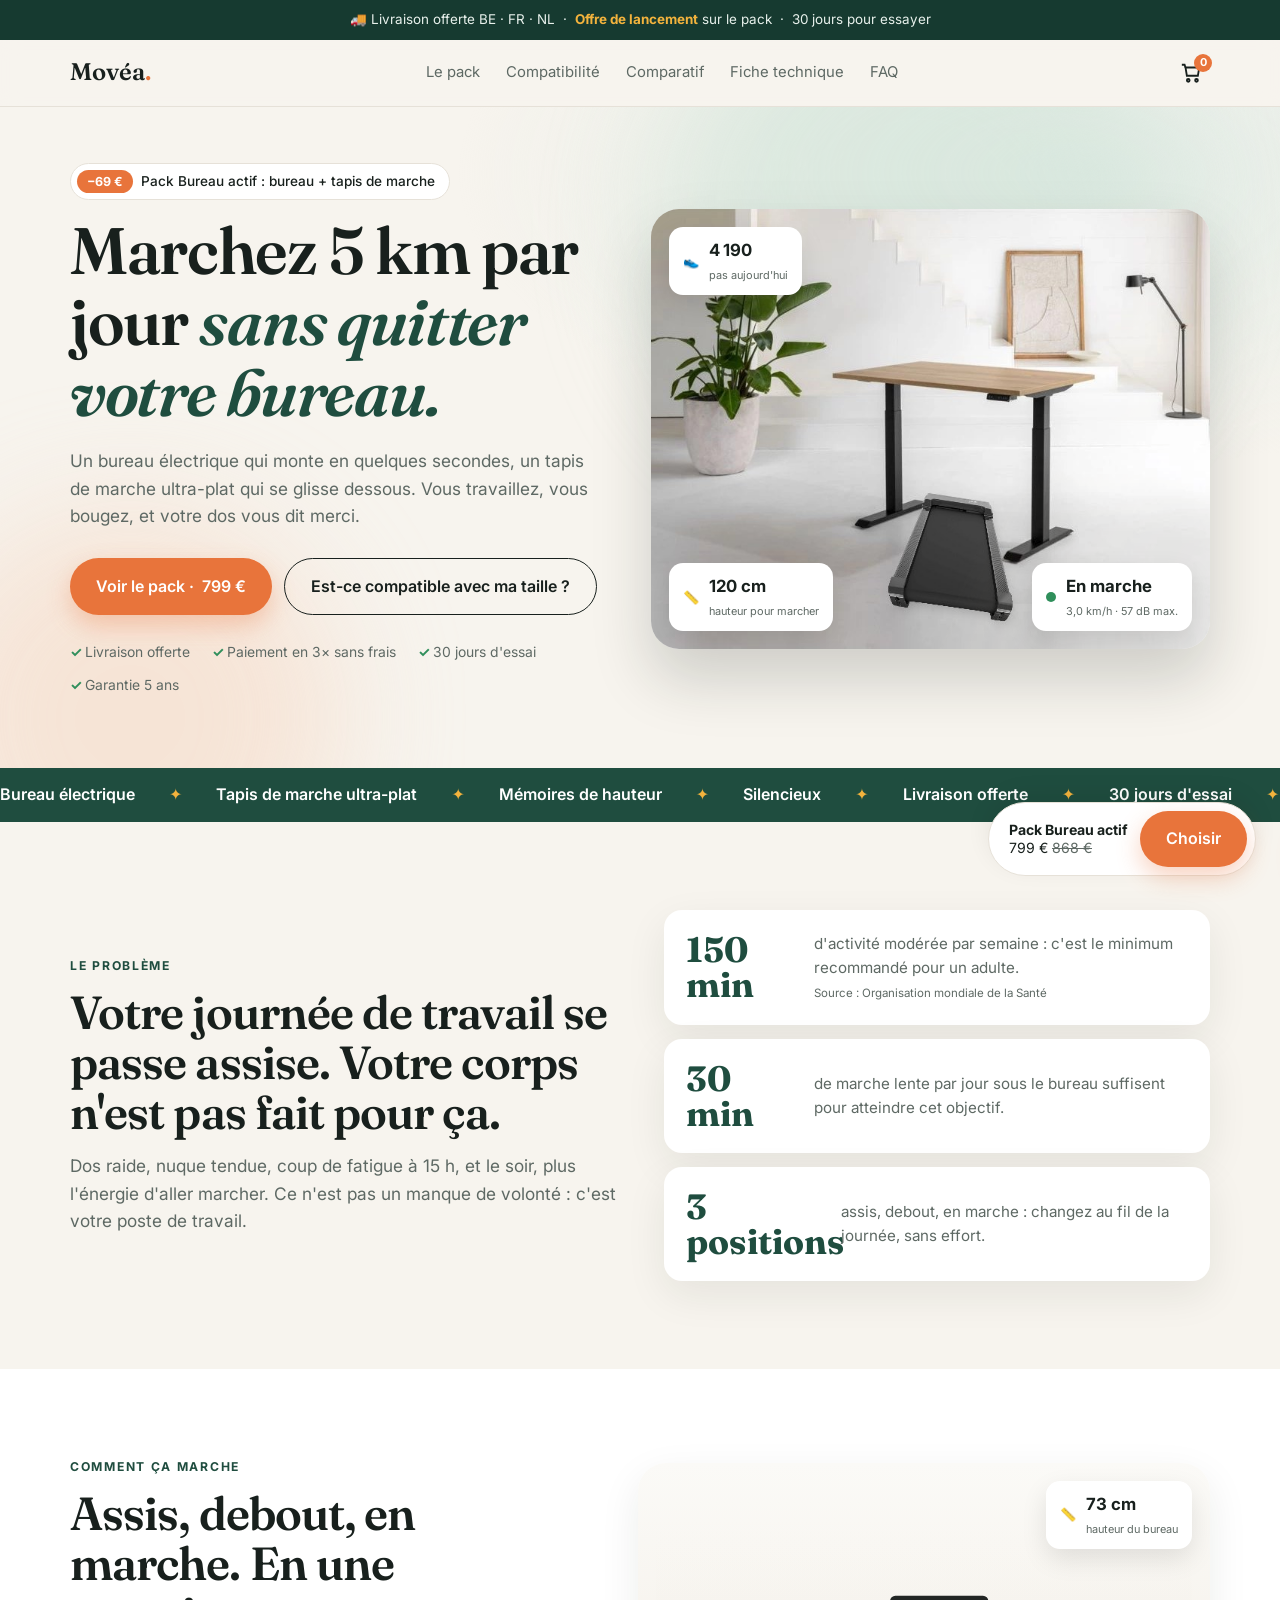
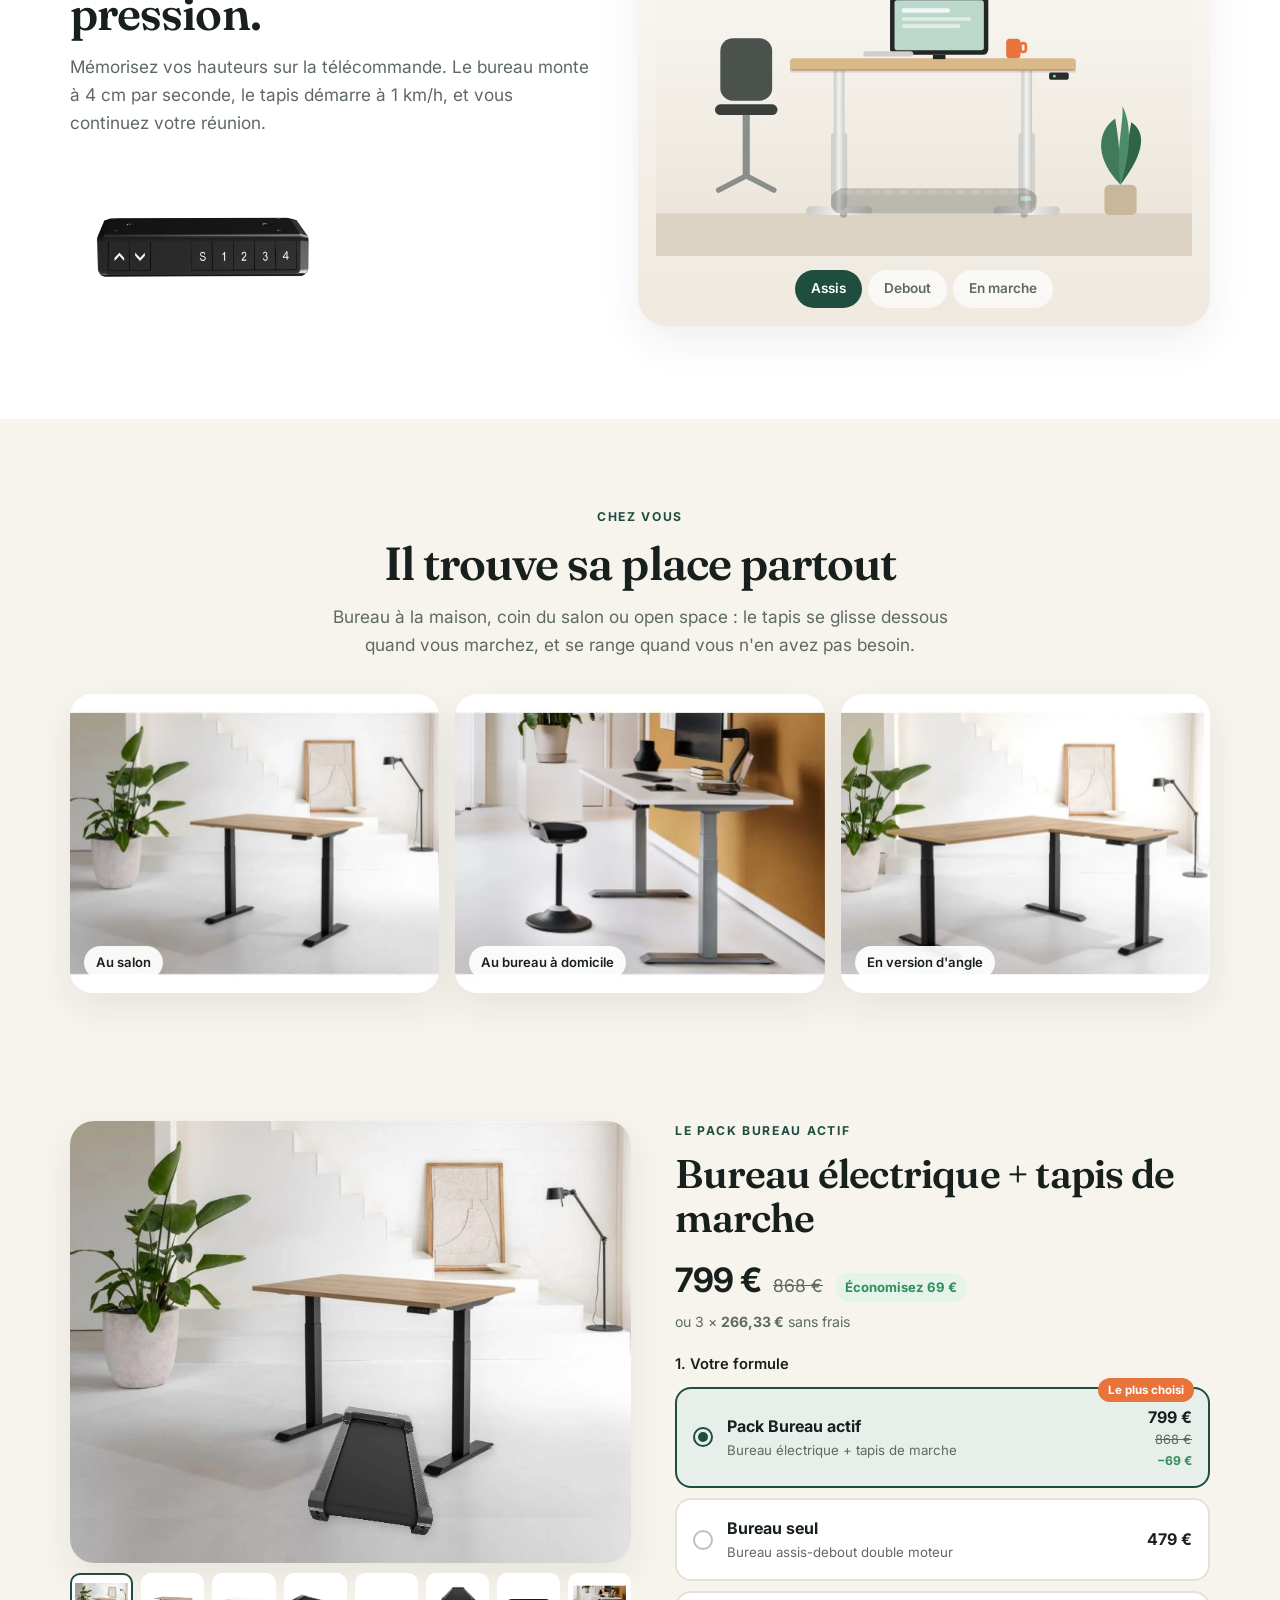
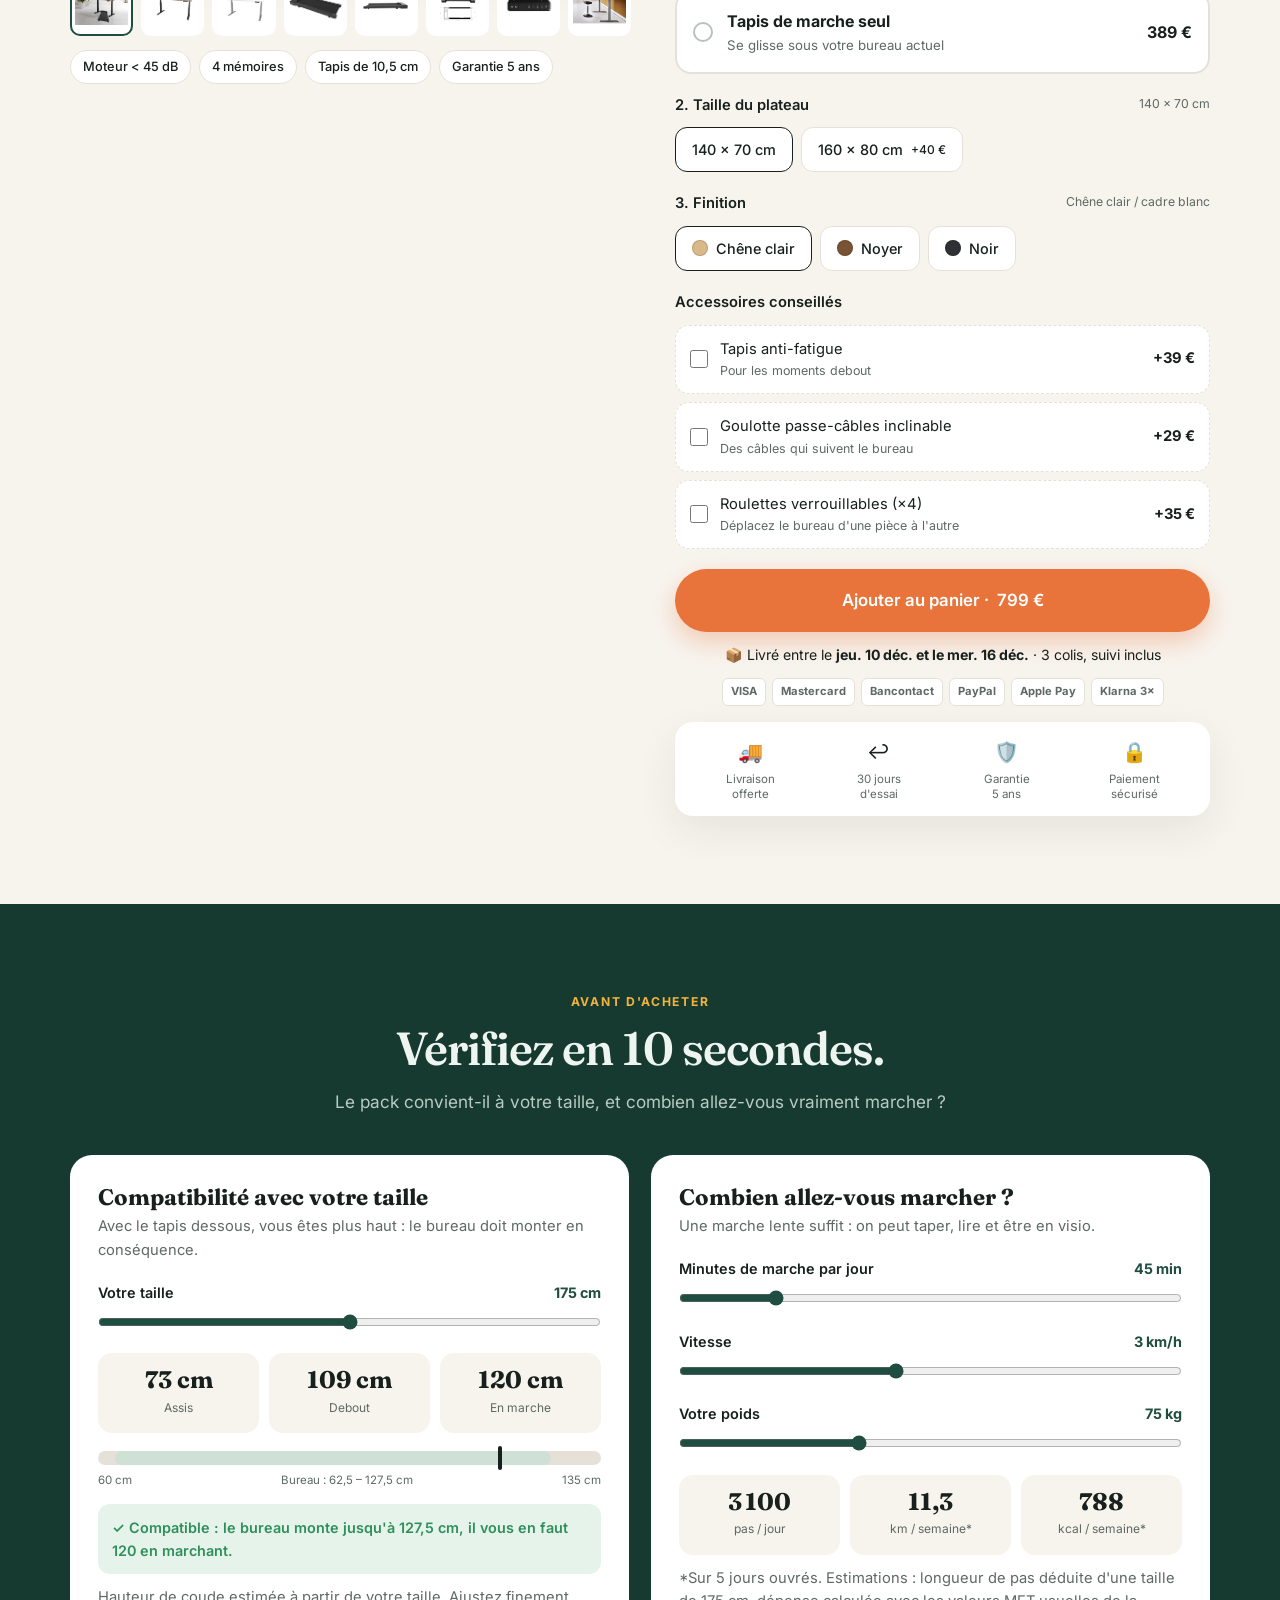
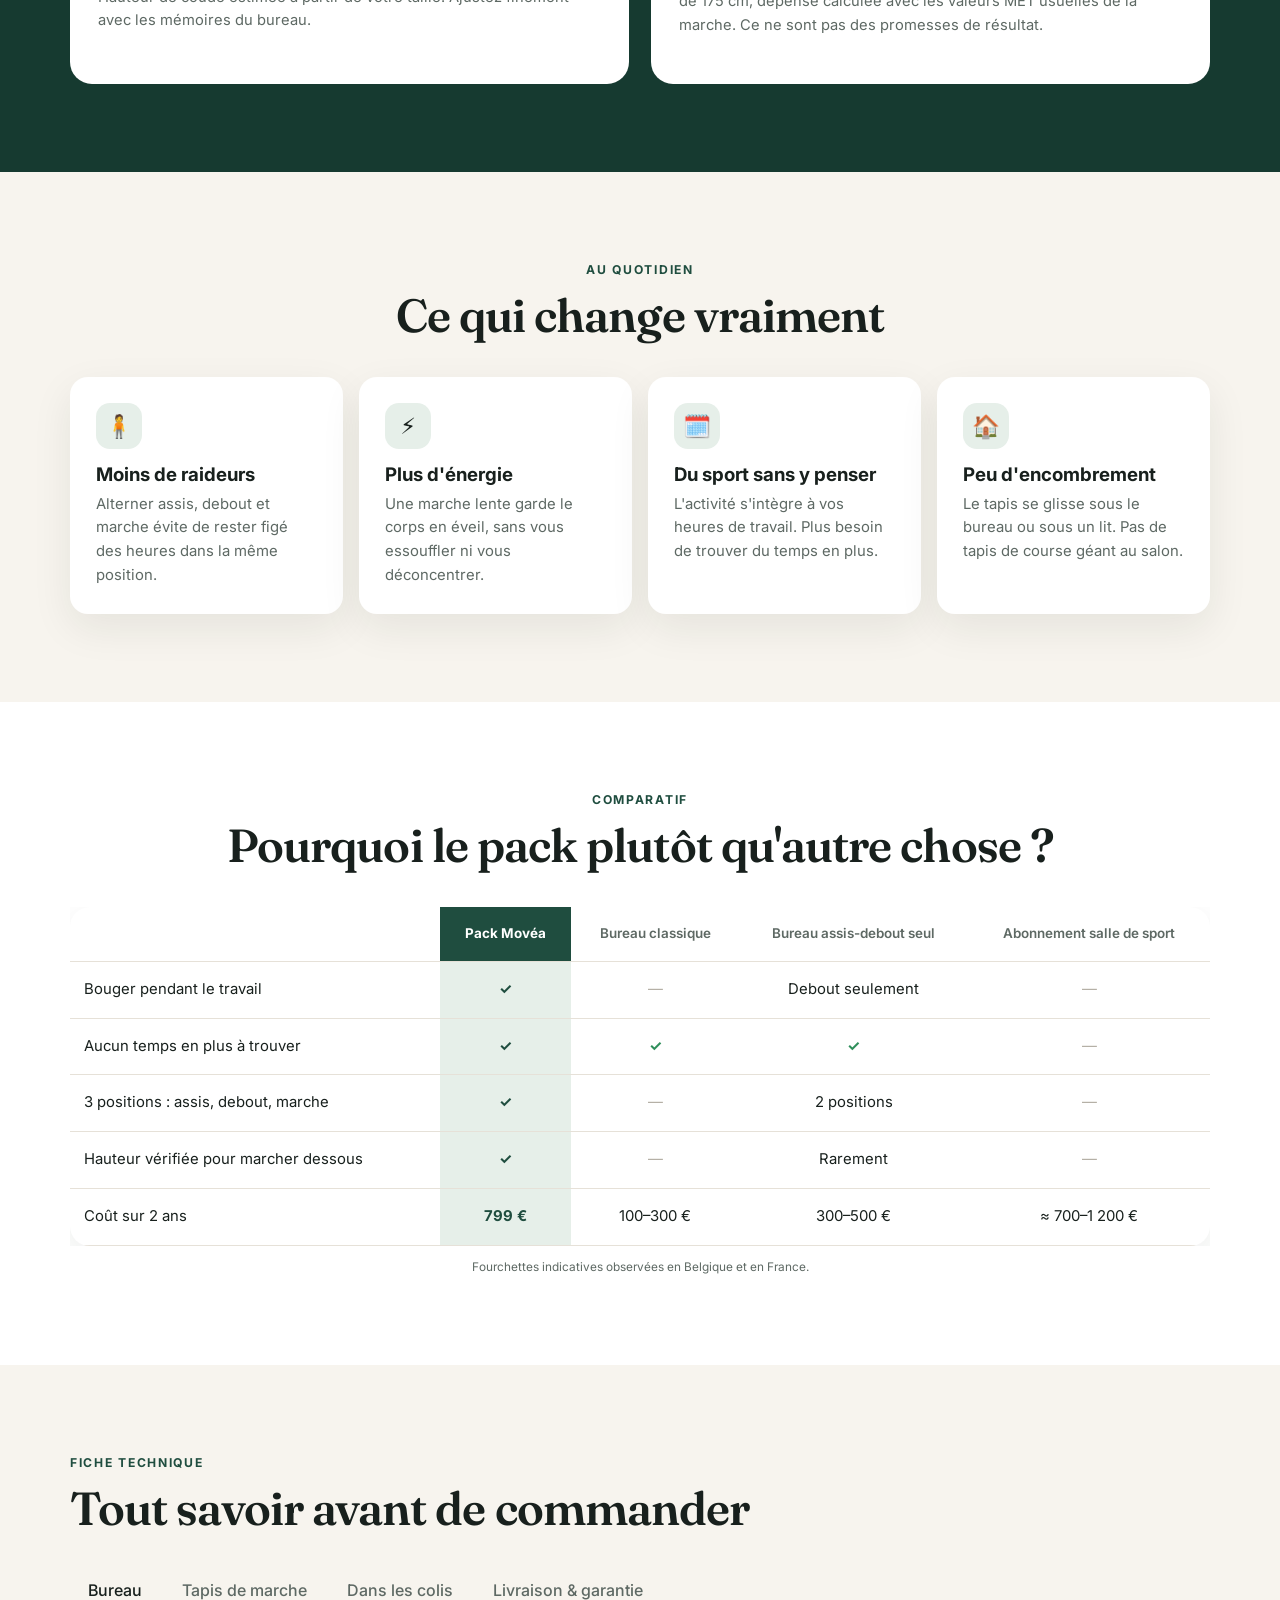
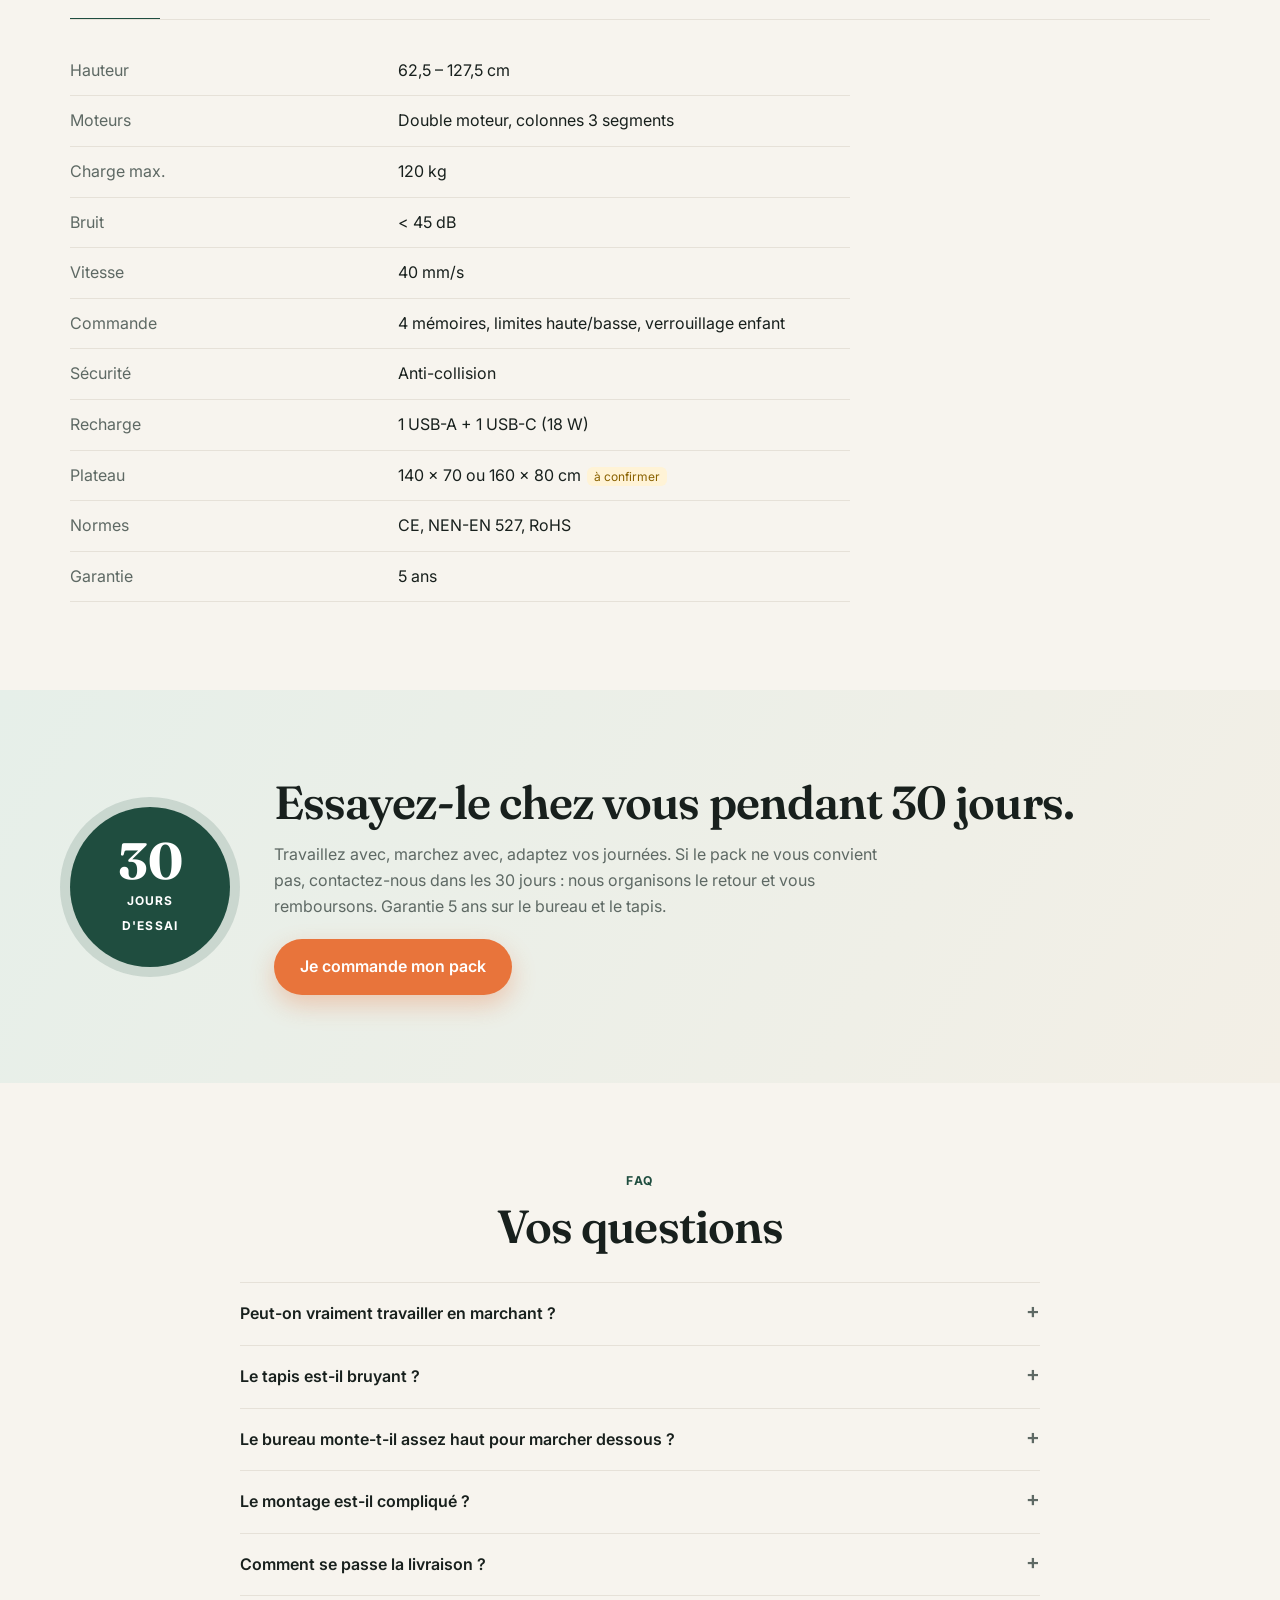
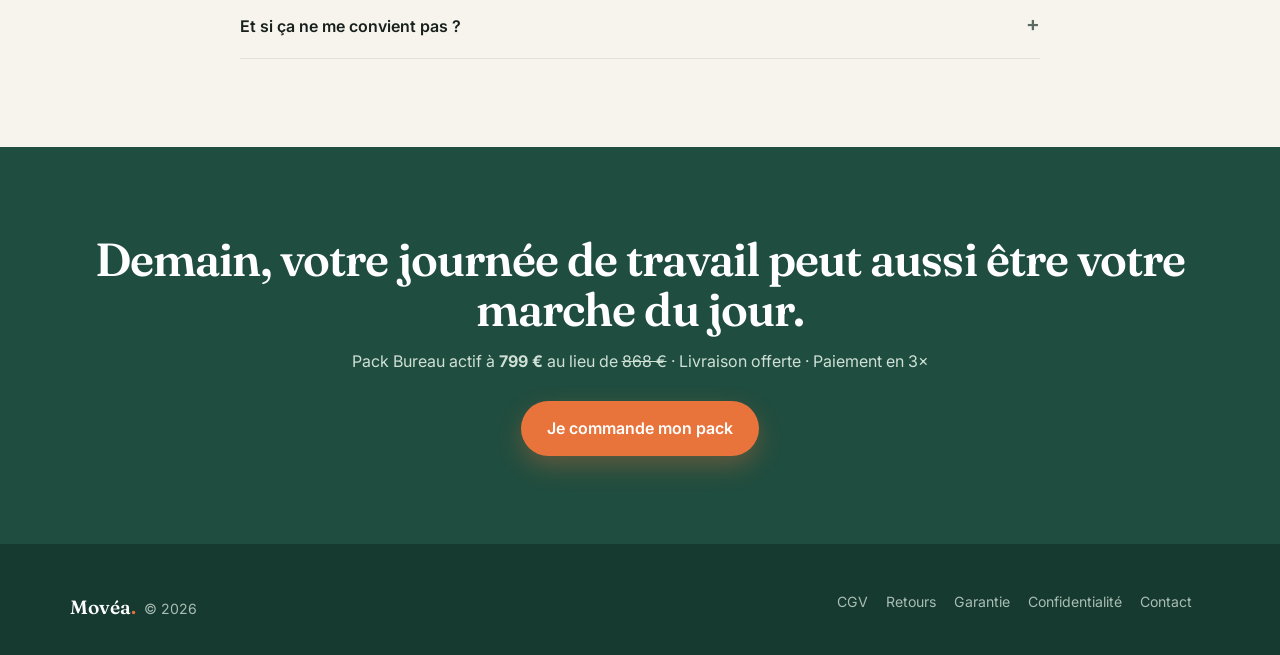
==== commit fd49b70f: "Bureau actif: show treadmill in walking orientation in hero image Console end under the desk, belt t" ====
--- a/bureau-actif/index.html
+++ b/bureau-actif/index.html
@@ -322,7 +322,7 @@
     </div>
     <div class="hero__visual">
       <div class="photo-hero">
-        <img src="img/scene-bureau-tapis.jpg" alt="Bureau assis-debout électrique avec le tapis de marche rangé dessous, dans un intérieur lumineux" width="742" height="584">
+        <img src="img/scene-bureau-tapis.jpg" alt="Bureau assis-debout électrique avec le tapis de marche installé dessous dans le sens de la marche, dans un intérieur lumineux" width="742" height="584">
         <span class="photo-hero__light" aria-hidden="true"></span>
         <div class="scene__badge scene__badge--a">👟<div><b data-steps>4 180</b><small>pas aujourd'hui</small></div></div>
         <div class="scene__badge scene__badge--b"><i class="live"></i><div><b>En marche</b><small>3,0 km/h · 57 dB max.</small></div></div>
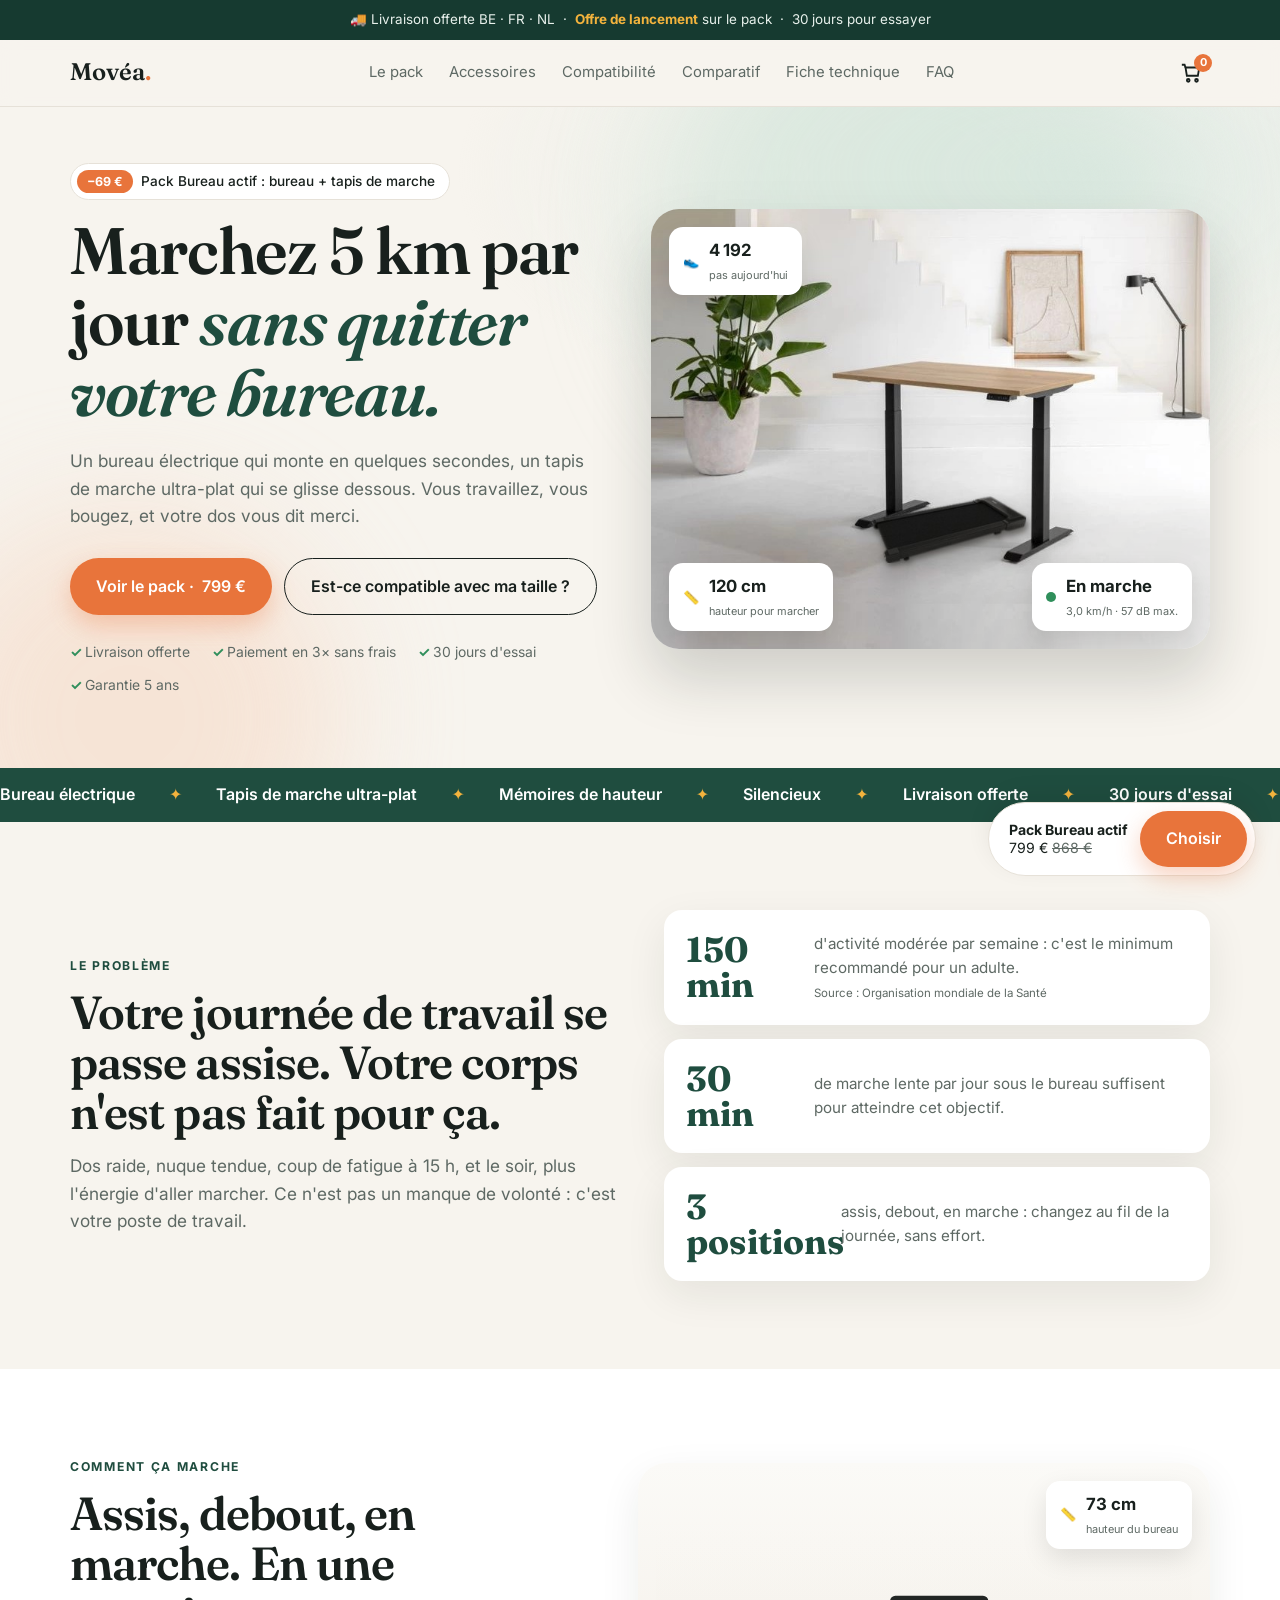
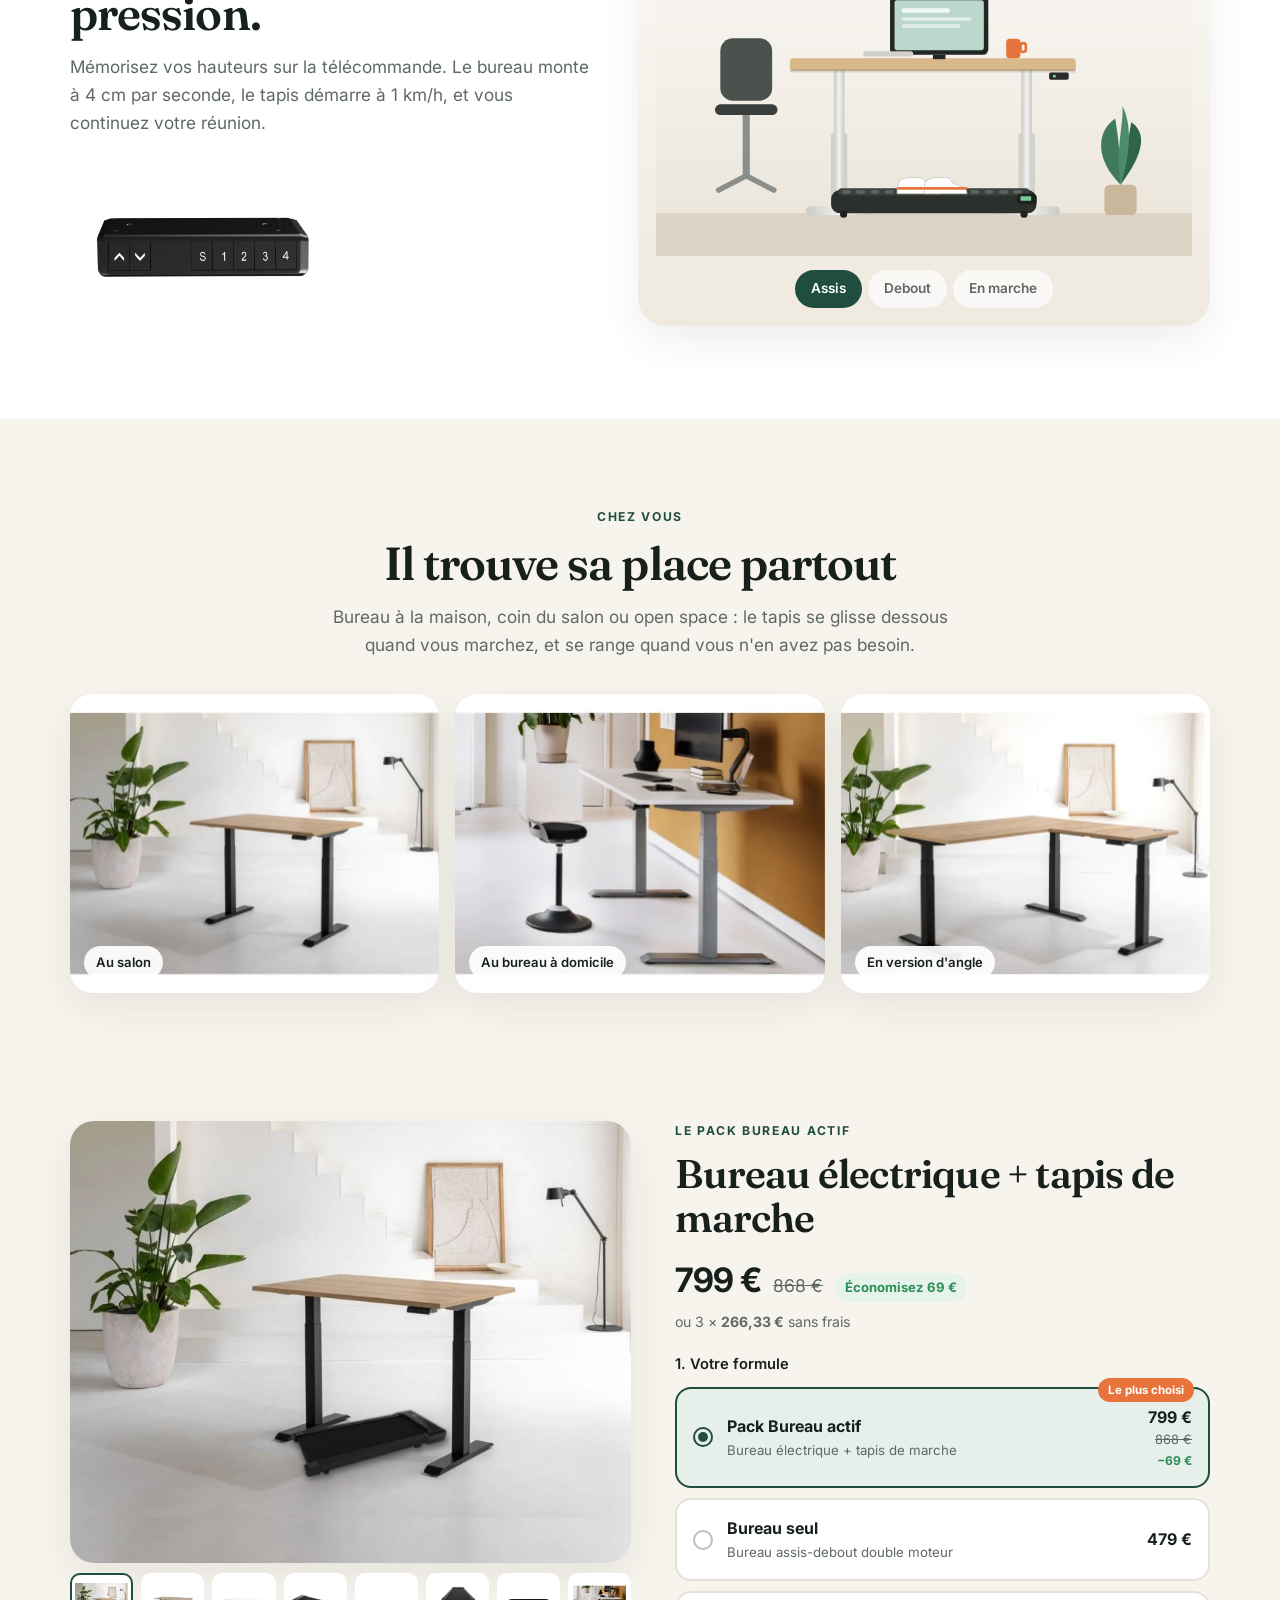
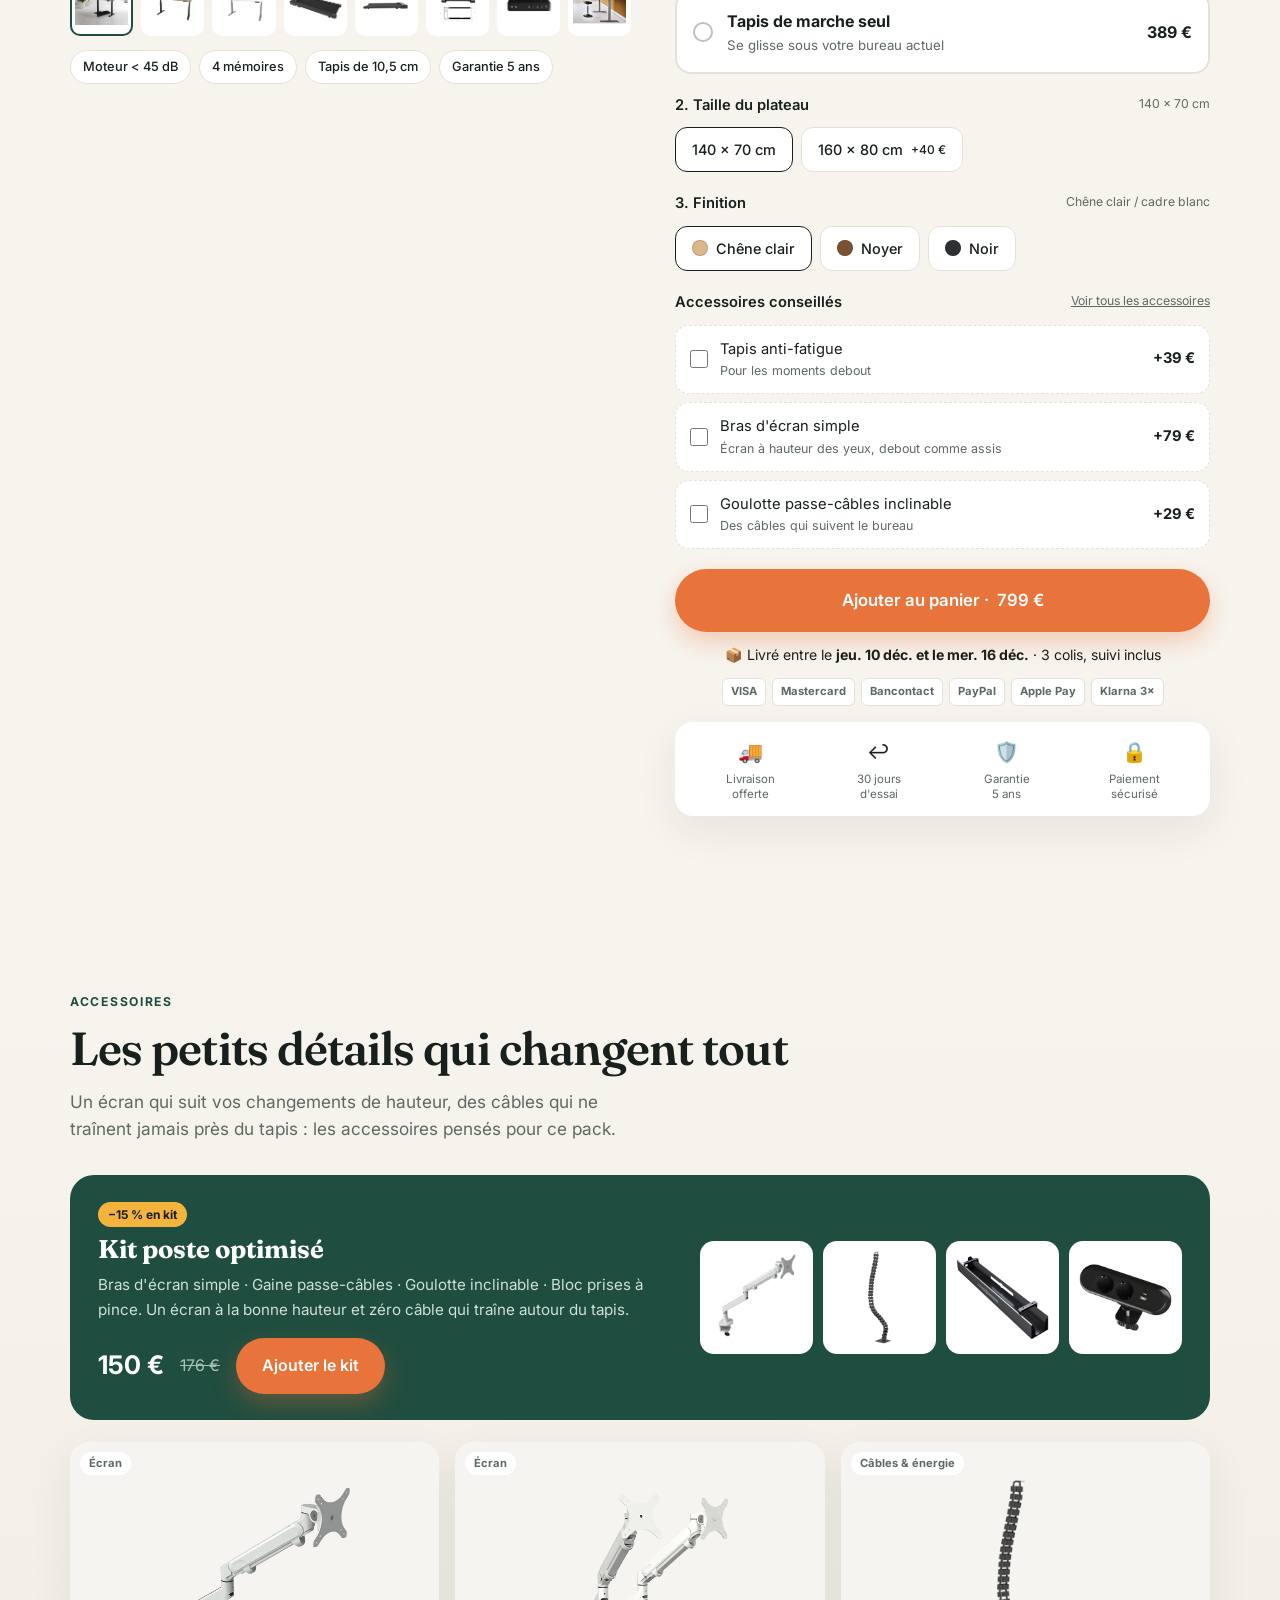
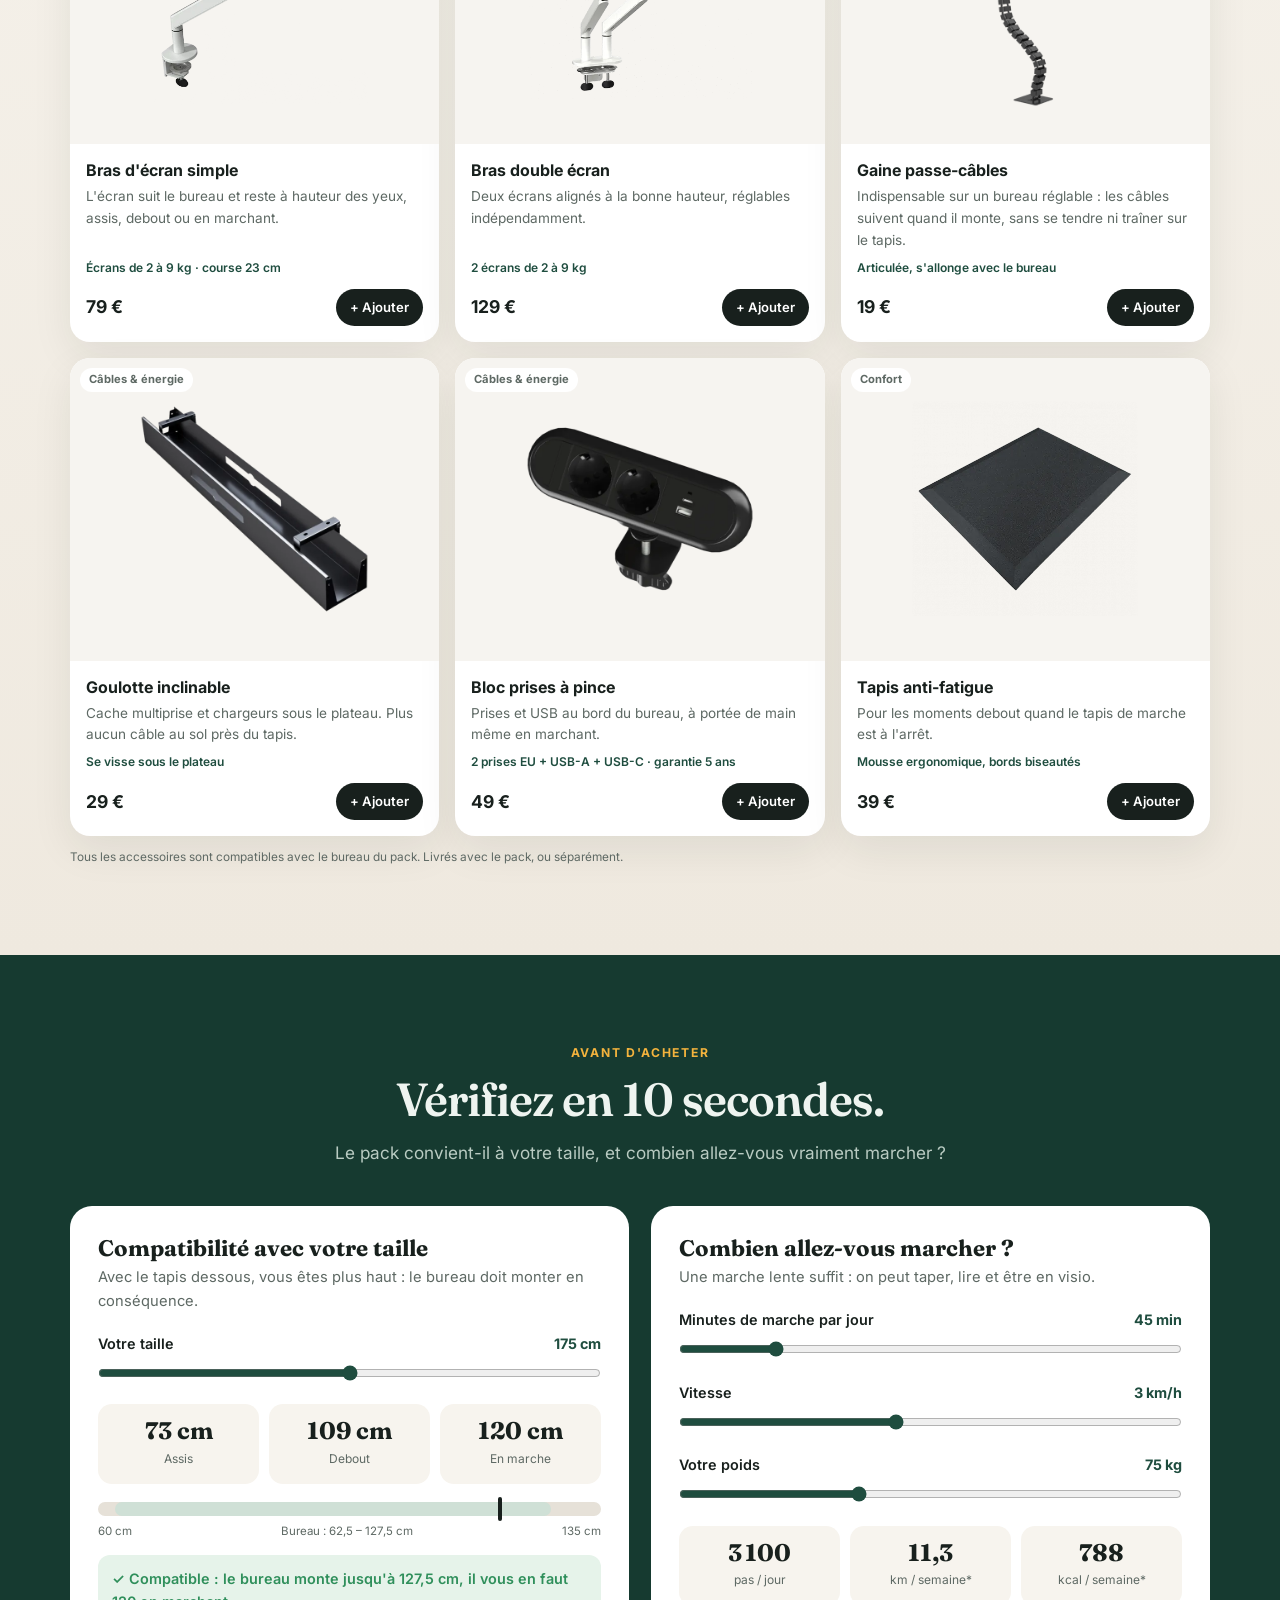
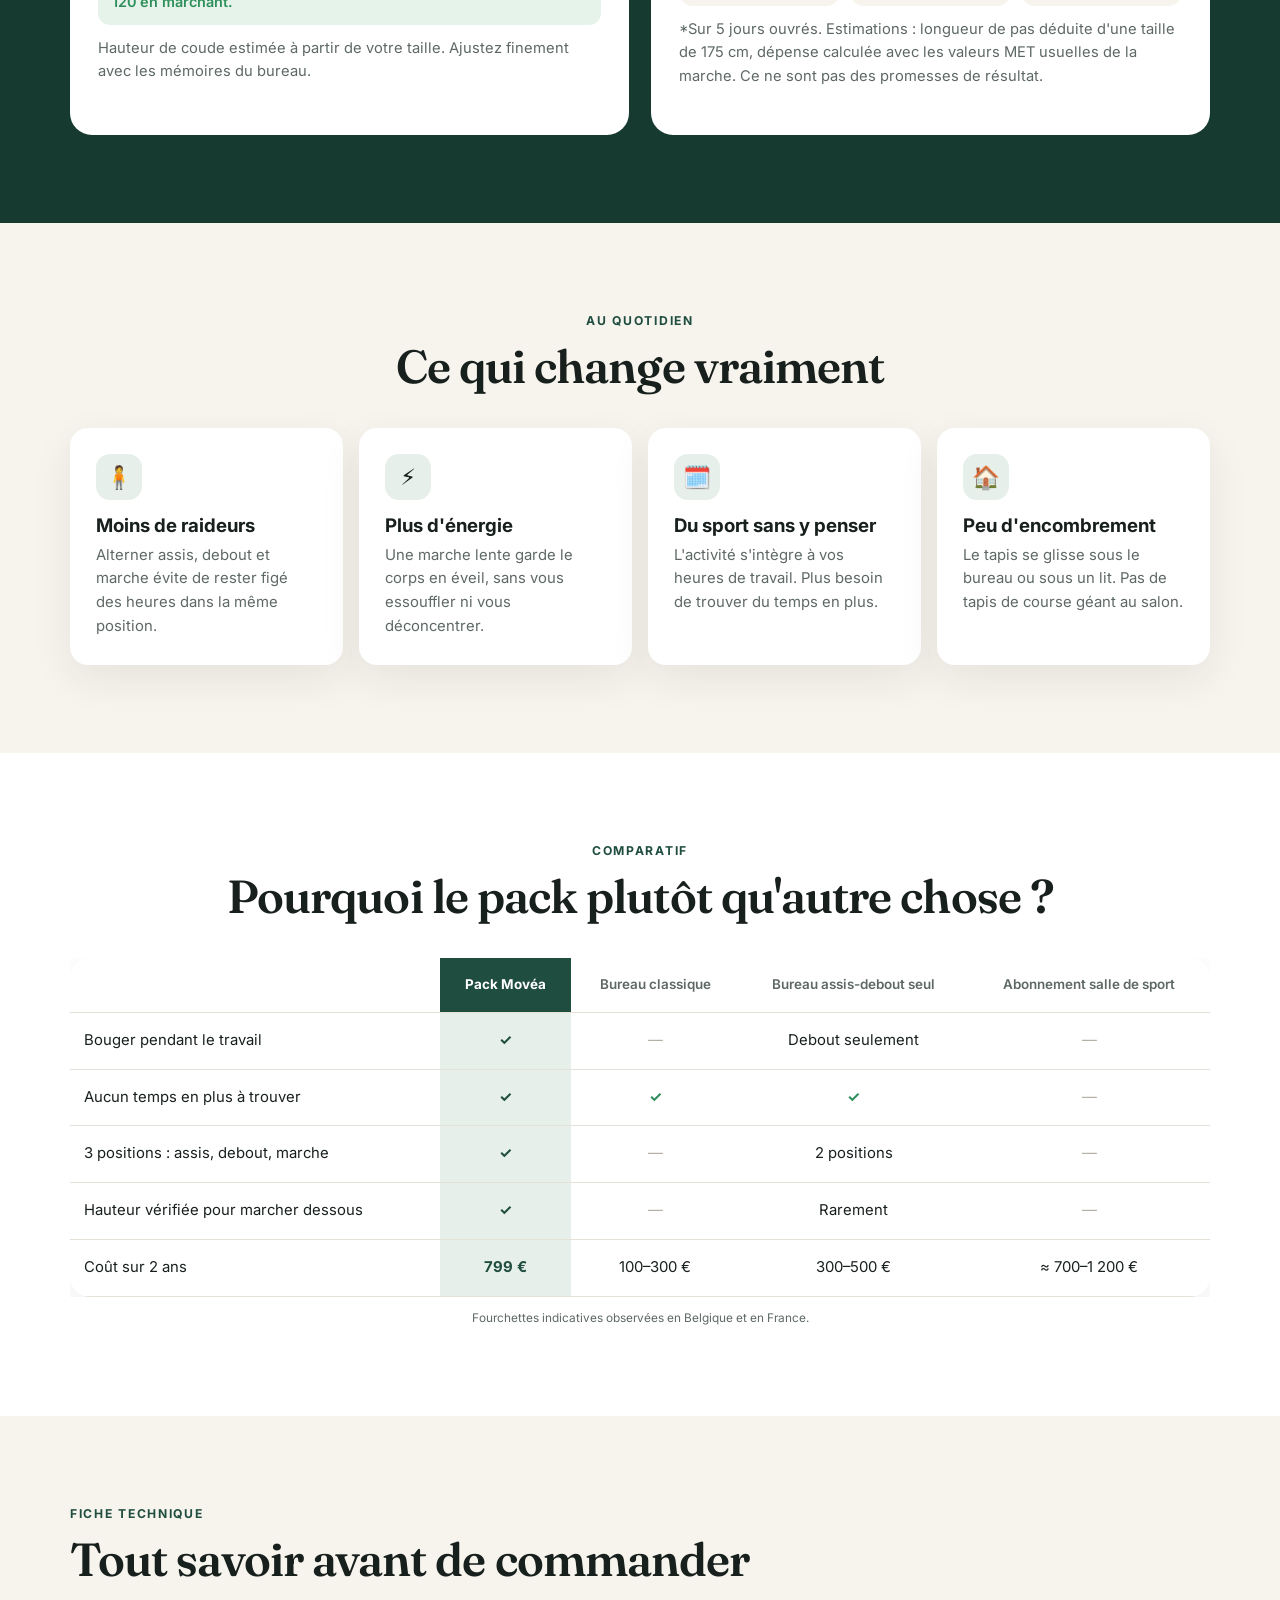
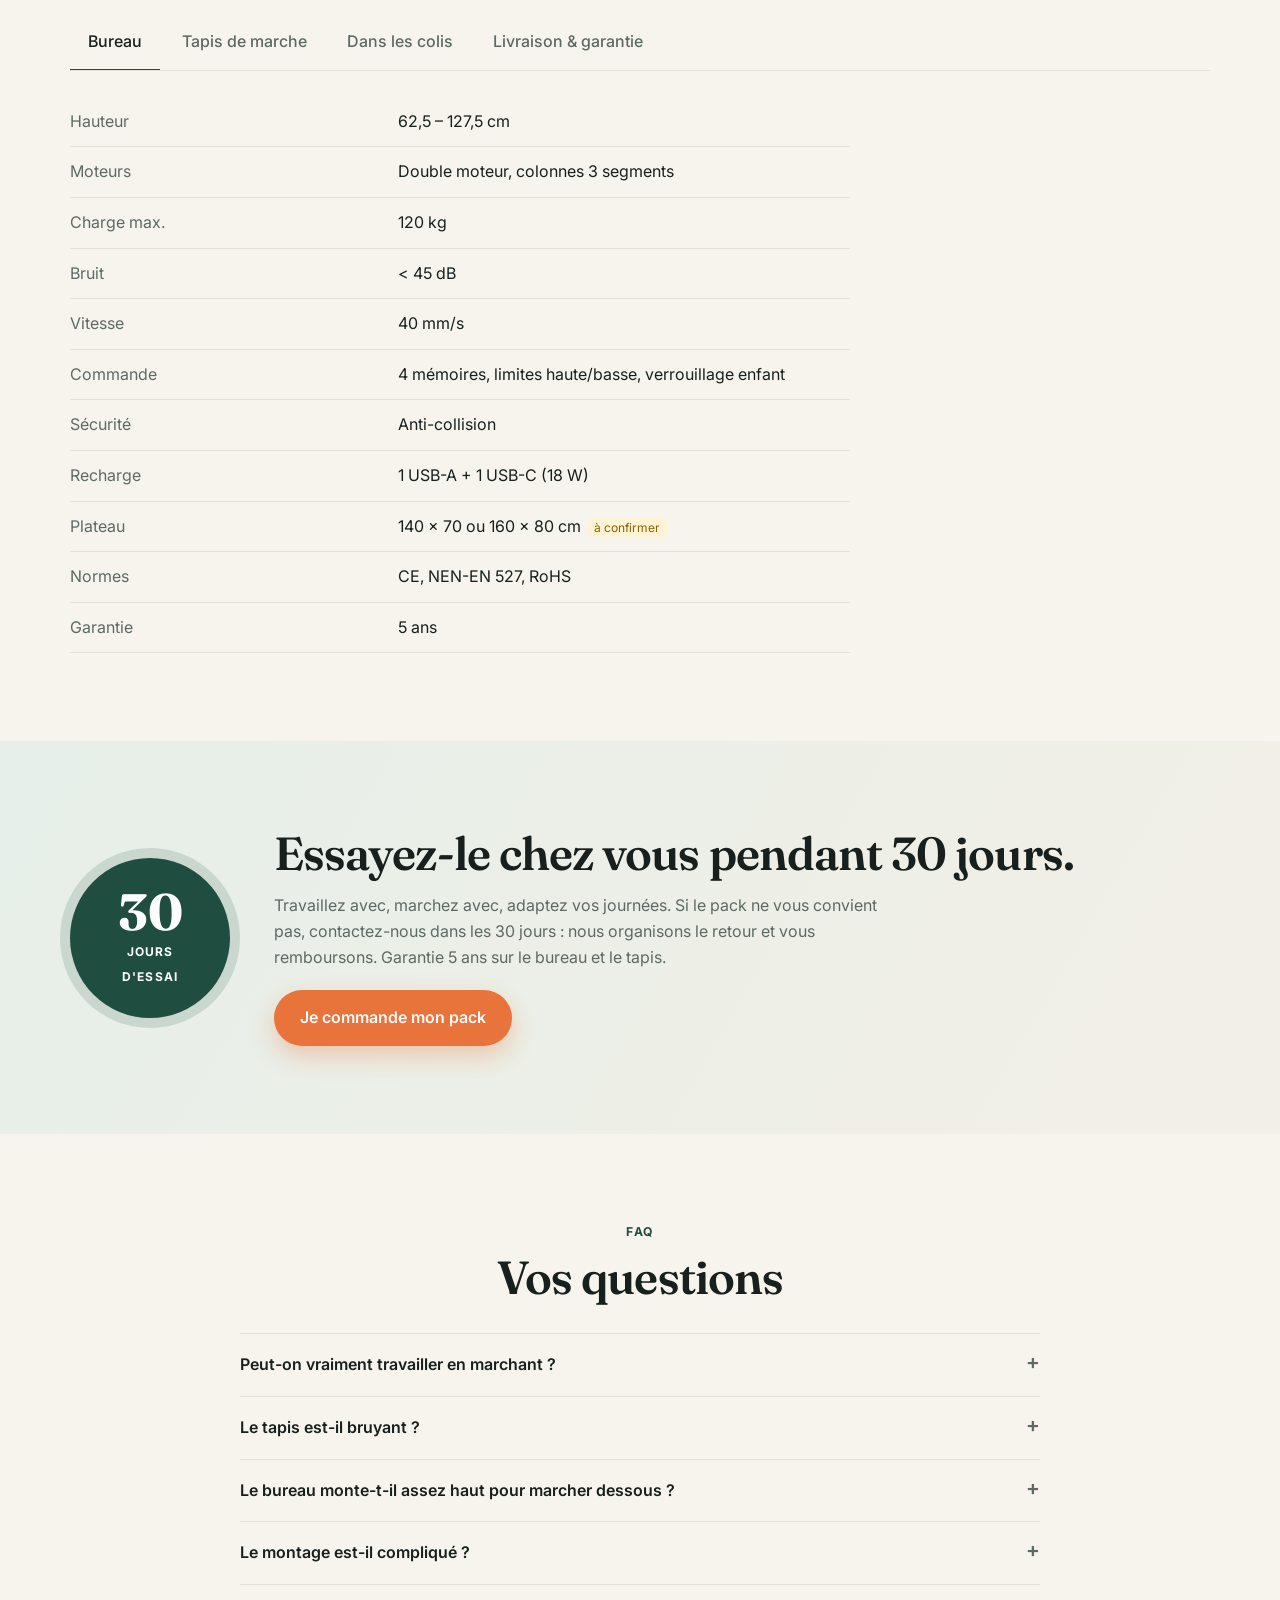
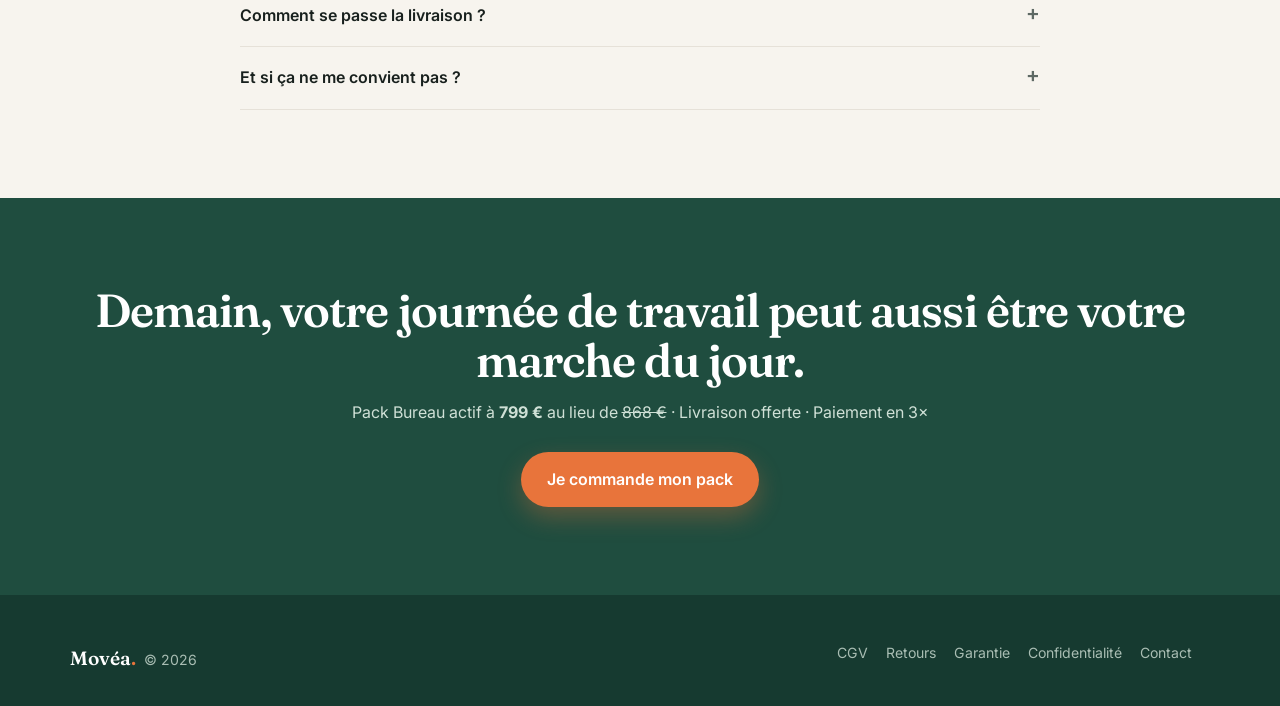
==== commit 566e29a5: "Bureau actif: realistic treadmill placement and accessories section - Hero composite rebuilt from AO" ====
--- a/bureau-actif/index.html
+++ b/bureau-actif/index.html
@@ -112,6 +112,41 @@
 .context figure:hover img{transform:scale(1.05)}
 .context figcaption{position:absolute;left:14px;bottom:14px;background:rgba(255,255,255,.92);padding:6px 12px;border-radius:999px;font-size:.82rem;font-weight:600}
 @media (max-width:900px){.positions__inner{grid-template-columns:1fr}.context__grid{grid-template-columns:1fr}}
+
+/* Accessoires */
+.acc-sec{background:linear-gradient(180deg,var(--bg),#efe9df)}
+.acc-head{display:flex;justify-content:space-between;align-items:flex-end;gap:24px;flex-wrap:wrap}
+.acc-head .lead{max-width:560px}
+.acc-filters{display:flex;gap:8px;flex-wrap:wrap}
+.acc-filters button{padding:9px 16px;border-radius:999px;border:1.5px solid var(--line);background:var(--surface);font-weight:600;font-size:.86rem;color:var(--muted)}
+.acc-filters button.on{background:var(--ink);border-color:var(--ink);color:#fff}
+.acc-kit{display:grid;grid-template-columns:1.2fr 1fr;gap:24px;align-items:center;background:var(--green);color:#fff;border-radius:24px;padding:26px 28px;margin:32px 0 22px;overflow:hidden;position:relative}
+.acc-kit h3{font-family:Fraunces,serif;font-size:1.6rem;margin:6px 0 8px}
+.acc-kit p{color:#cfe0d6;font-size:.95rem}
+.acc-kit__tag{display:inline-block;background:var(--gold);color:var(--ink);font-weight:700;font-size:.75rem;padding:3px 10px;border-radius:999px}
+.acc-kit__imgs{display:grid;grid-template-columns:repeat(4,1fr);gap:10px}
+.acc-kit__imgs img{background:#fff;border-radius:14px;aspect-ratio:1;object-fit:contain;padding:6px}
+.acc-kit__buy{display:flex;align-items:center;gap:16px;margin-top:16px;flex-wrap:wrap}
+.acc-kit__buy b{font-size:1.6rem}
+.acc-kit__buy s{color:#a9c2b6}
+.acc-grid{display:grid;grid-template-columns:repeat(3,1fr);gap:16px}
+.acc-card{background:var(--surface);border-radius:20px;overflow:hidden;box-shadow:var(--shadow);display:flex;flex-direction:column;transition:transform .2s}
+.acc-card:hover{transform:translateY(-3px)}
+.acc-card__img{background:#f6f4f0;aspect-ratio:4/3;display:grid;place-items:center;position:relative}
+.acc-card__img img{width:82%;height:82%;object-fit:contain;transition:transform .4s}
+.acc-card:hover .acc-card__img img{transform:scale(1.05)}
+.acc-card__cat{position:absolute;top:10px;left:10px;background:#fff;border-radius:999px;font-size:.7rem;font-weight:700;padding:3px 9px;color:var(--muted)}
+.acc-card__body{padding:16px;display:flex;flex-direction:column;gap:6px;flex:1}
+.acc-card__body h3{font-size:1rem}
+.acc-card__body p{font-size:.85rem;color:var(--muted);flex:1}
+.acc-card__spec{font-size:.75rem;color:var(--green);font-weight:600}
+.acc-card__foot{display:flex;justify-content:space-between;align-items:center;margin-top:6px}
+.acc-card__foot b{font-size:1.1rem}
+.acc-add{background:var(--ink);color:#fff;border-radius:999px;padding:8px 14px;font-size:.82rem;font-weight:600}
+.acc-add.done{background:var(--ok)}
+@media (max-width:1000px){.acc-grid{grid-template-columns:repeat(3,1fr)}.acc-kit{grid-template-columns:1fr}}
+@media (max-width:720px){.acc-grid{grid-template-columns:1fr 1fr}}
+@media (max-width:420px){.acc-card__body{padding:12px}.acc-card__body p{display:none}}
 
 /* Illustration */
 .desk-top,.desk-inner{transition:transform 1.1s cubic-bezier(.6,0,.2,1)}
@@ -299,7 +334,7 @@
 <nav>
   <div class="wrap">
     <a href="#" class="logo">Movéa<span>.</span></a>
-    <div class="links"><a href="#pack">Le pack</a><a href="#outils">Compatibilité</a><a href="#comparatif">Comparatif</a><a href="#fiche">Fiche technique</a><a href="#faq">FAQ</a></div>
+    <div class="links"><a href="#pack">Le pack</a><a href="#accessoires">Accessoires</a><a href="#outils">Compatibilité</a><a href="#comparatif">Comparatif</a><a href="#fiche">Fiche technique</a><a href="#faq">FAQ</a></div>
     <button class="cartbtn" data-open-cart aria-label="Panier">
       <svg width="22" height="22" viewBox="0 0 24 24" fill="none" stroke="currentColor" stroke-width="2"><path d="M6 6h15l-1.5 9h-12z"/><path d="M6 6 5 3H2"/><circle cx="9" cy="20" r="1.5"/><circle cx="18" cy="20" r="1.5"/></svg><i data-count>0</i>
     </button>
@@ -413,13 +448,30 @@
       <div class="group"><div class="group__label">1. Votre formule</div><div class="offers" data-offers></div></div>
       <div class="group" data-g-size><div class="group__label">2. Taille du plateau <small data-size-name></small></div><div class="seg" data-sizes></div></div>
       <div class="group" data-g-color><div class="group__label">3. Finition <small data-color-name></small></div><div class="seg" data-colors></div></div>
-      <div class="group"><div class="group__label">Accessoires conseillés</div><div class="addons" data-addons></div></div>
+      <div class="group"><div class="group__label">Accessoires conseillés <small><a href="#accessoires" style="text-decoration:underline">Voir tous les accessoires</a></small></div><div class="addons" data-addons></div></div>
 
       <button class="btn btn--cta btn--xl" data-add>Ajouter au panier · <span data-total>--</span></button>
       <p class="eta">📦 Livré entre le <b data-eta>--</b> · 3 colis, suivi inclus</p>
       <div class="pay"><span>VISA</span><span>Mastercard</span><span>Bancontact</span><span>PayPal</span><span>Apple Pay</span><span>Klarna 3×</span></div>
       <div class="mini card"><div>🚚<span>Livraison<br>offerte</span></div><div>↩️<span>30 jours<br>d'essai</span></div><div>🛡️<span>Garantie<br>5 ans</span></div><div>🔒<span>Paiement<br>sécurisé</span></div></div>
     </div>
+  </div>
+</section>
+
+<!-- ACCESSOIRES -->
+<section class="acc-sec" id="accessoires">
+  <div class="wrap">
+    <div class="acc-head">
+      <div>
+        <p class="eyebrow">Accessoires</p>
+        <h2>Les petits détails qui changent tout</h2>
+        <p class="lead">Un écran qui suit vos changements de hauteur, des câbles qui ne traînent jamais près du tapis : les accessoires pensés pour ce pack.</p>
+      </div>
+    </div>
+
+    <div class="acc-kit" data-acc-kit></div>
+    <div class="acc-grid" data-acc-grid></div>
+    <p class="note">Tous les accessoires sont compatibles avec le bureau du pack. Livrés avec le pack, ou séparément.</p>
   </div>
 </section>
 
@@ -592,9 +644,20 @@
   ],
   addons: [
     { id: 'mat', name: 'Tapis anti-fatigue', sub: 'Pour les moments debout', price: 39 },
+    { id: 'arm1', name: 'Bras d\'écran simple', sub: 'Écran à hauteur des yeux, debout comme assis', price: 79 },
     { id: 'cable', name: 'Goulotte passe-câbles inclinable', sub: 'Des câbles qui suivent le bureau', price: 29 },
-    { id: 'castors', name: 'Roulettes verrouillables (×4)', sub: 'Déplacez le bureau d\'une pièce à l\'autre', price: 35 },
   ],
+  // Accessoires (photos AOKE) — prix de vente TTC à ajuster selon la grille fournisseur
+  accessoryCats: { ecran: 'Écran', cables: 'Câbles & énergie', confort: 'Confort' },
+  accessories: [
+    { id: 'arm1', cat: 'ecran', name: 'Bras d\'écran simple', img: 'img/acc/bras-ecran-simple.webp', text: 'L\'écran suit le bureau et reste à hauteur des yeux, assis, debout ou en marchant.', spec: 'Écrans de 2 à 9 kg · course 23 cm', price: 79 },
+    { id: 'arm2', cat: 'ecran', name: 'Bras double écran', img: 'img/acc/bras-ecran-double.webp', text: 'Deux écrans alignés à la bonne hauteur, réglables indépendamment.', spec: '2 écrans de 2 à 9 kg', price: 129 },
+    { id: 'tube', cat: 'cables', name: 'Gaine passe-câbles', img: 'img/acc/gaine-cables.webp', text: 'Indispensable sur un bureau réglable : les câbles suivent quand il monte, sans se tendre ni traîner sur le tapis.', spec: 'Articulée, s\'allonge avec le bureau', price: 19 },
+    { id: 'tray', cat: 'cables', name: 'Goulotte inclinable', img: 'img/acc/goulotte-inclinable.webp', text: 'Cache multiprise et chargeurs sous le plateau. Plus aucun câble au sol près du tapis.', spec: 'Se visse sous le plateau', price: 29 },
+    { id: 'socket', cat: 'cables', name: 'Bloc prises à pince', img: 'img/acc/prise-pince.webp', text: 'Prises et USB au bord du bureau, à portée de main même en marchant.', spec: '2 prises EU + USB-A + USB-C · garantie 5 ans', price: 49 },
+    { id: 'mat', cat: 'confort', name: 'Tapis anti-fatigue', img: 'img/acc/tapis-anti-fatigue-thumb.webp', text: 'Pour les moments debout quand le tapis de marche est à l\'arrêt.', spec: 'Mousse ergonomique, bords biseautés', price: 39 },
+  ],
+  accessoryKit: { name: 'Kit poste optimisé', items: ['arm1', 'tube', 'tray', 'socket'], discount: 0.15 },
   deliveryDays: [4, 8],
   checkoutUrl: '',
   tabs: [
@@ -804,10 +867,39 @@
   renderCart();
 }
 
+/* ---------- Accessoires ---------- */
+function initAccessories() {
+  const A = CONFIG.accessories, byId = (id) => A.find(a => a.id === id);
+  const add = (items, label) => {
+    items.forEach(a => state.cart.push({ name: a.name, detail: label || 'Accessoire', price: a.price }));
+    save(); toast(items.length > 1 ? `${label} ajouté au panier` : `${items[0].name} ajouté au panier`);
+  };
+  const grid = () => {
+    $('[data-acc-grid]').innerHTML = A.map(a => `
+      <article class="acc-card">
+        <div class="acc-card__img"><span class="acc-card__cat">${CONFIG.accessoryCats[a.cat]}</span><img src="${a.img}" alt="${a.name}" loading="lazy"></div>
+        <div class="acc-card__body"><h3>${a.name}</h3><p>${a.text}</p><span class="acc-card__spec">${a.spec}</span>
+          <div class="acc-card__foot"><b>${eur(a.price)}</b><button class="acc-add" data-acc-add="${a.id}">+ Ajouter</button></div></div>
+      </article>`).join('');
+    $$('[data-acc-add]').forEach(b => b.onclick = () => { add([byId(b.dataset.accAdd)]); b.textContent = '✓ Ajouté'; b.classList.add('done'); setTimeout(() => { b.textContent = '+ Ajouter'; b.classList.remove('done'); }, 1800); });
+  };
+  const K = CONFIG.accessoryKit, kitItems = K.items.map(byId), full = kitItems.reduce((s, a) => s + a.price, 0), kitPrice = Math.round(full * (1 - K.discount));
+  $('[data-acc-kit]').innerHTML = `
+    <div><span class="acc-kit__tag">−${Math.round(K.discount * 100)} % en kit</span><h3>${K.name}</h3>
+      <p>${kitItems.map(a => a.name).join(' · ')}. Un écran à la bonne hauteur et zéro câble qui traîne autour du tapis.</p>
+      <div class="acc-kit__buy"><b>${eur(kitPrice)}</b><s>${eur(full)}</s><button class="btn btn--cta" data-kit-add>Ajouter le kit</button></div></div>
+    <div class="acc-kit__imgs">${kitItems.map(a => `<img src="${a.img}" alt="${a.name}" loading="lazy">`).join('')}</div>`;
+  $('[data-kit-add]').onclick = () => {
+    state.cart.push({ name: K.name, detail: kitItems.map(a => a.name).join(' · '), price: kitPrice });
+    save(); openCart();
+  };
+  grid();
+}
+
 /* ---------- Démarrage ---------- */
 const posScene = $('[data-scene="positions"]');
 const applyPos = setupScene(posScene);
-paint(); renderShop(); renderGlobalPrices(); initTools(); initTabs(); initCart();
+paint(); renderShop(); renderGlobalPrices(); initTools(); initTabs(); initCart(); initAccessories();
 // La section « positions » enchaîne les 3 hauteurs tant que le visiteur n'a pas cliqué
 const seq = ['assis', 'debout', 'marche']; let si = 2;
 setInterval(() => { if (!posScene._user && !document.hidden) { si = (si + 1) % 3; applyPos(seq[si]); } }, 3200);
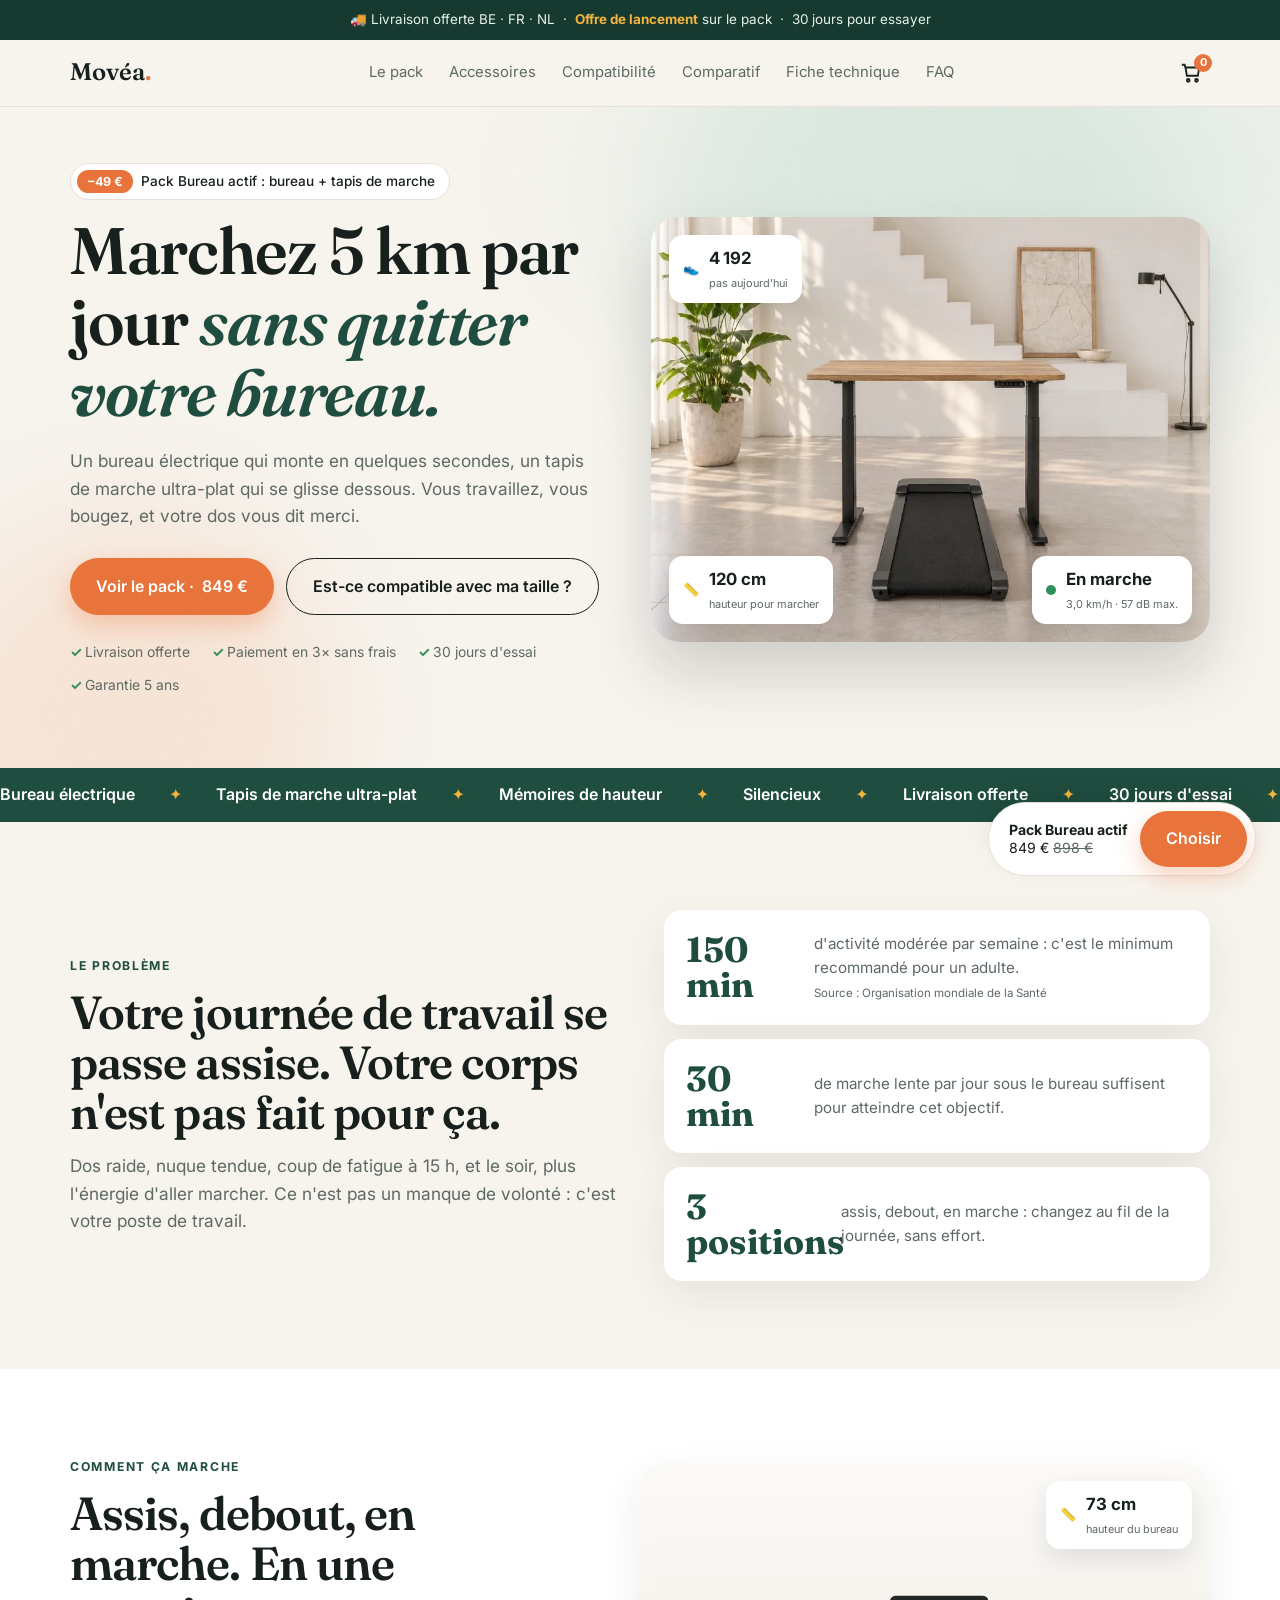
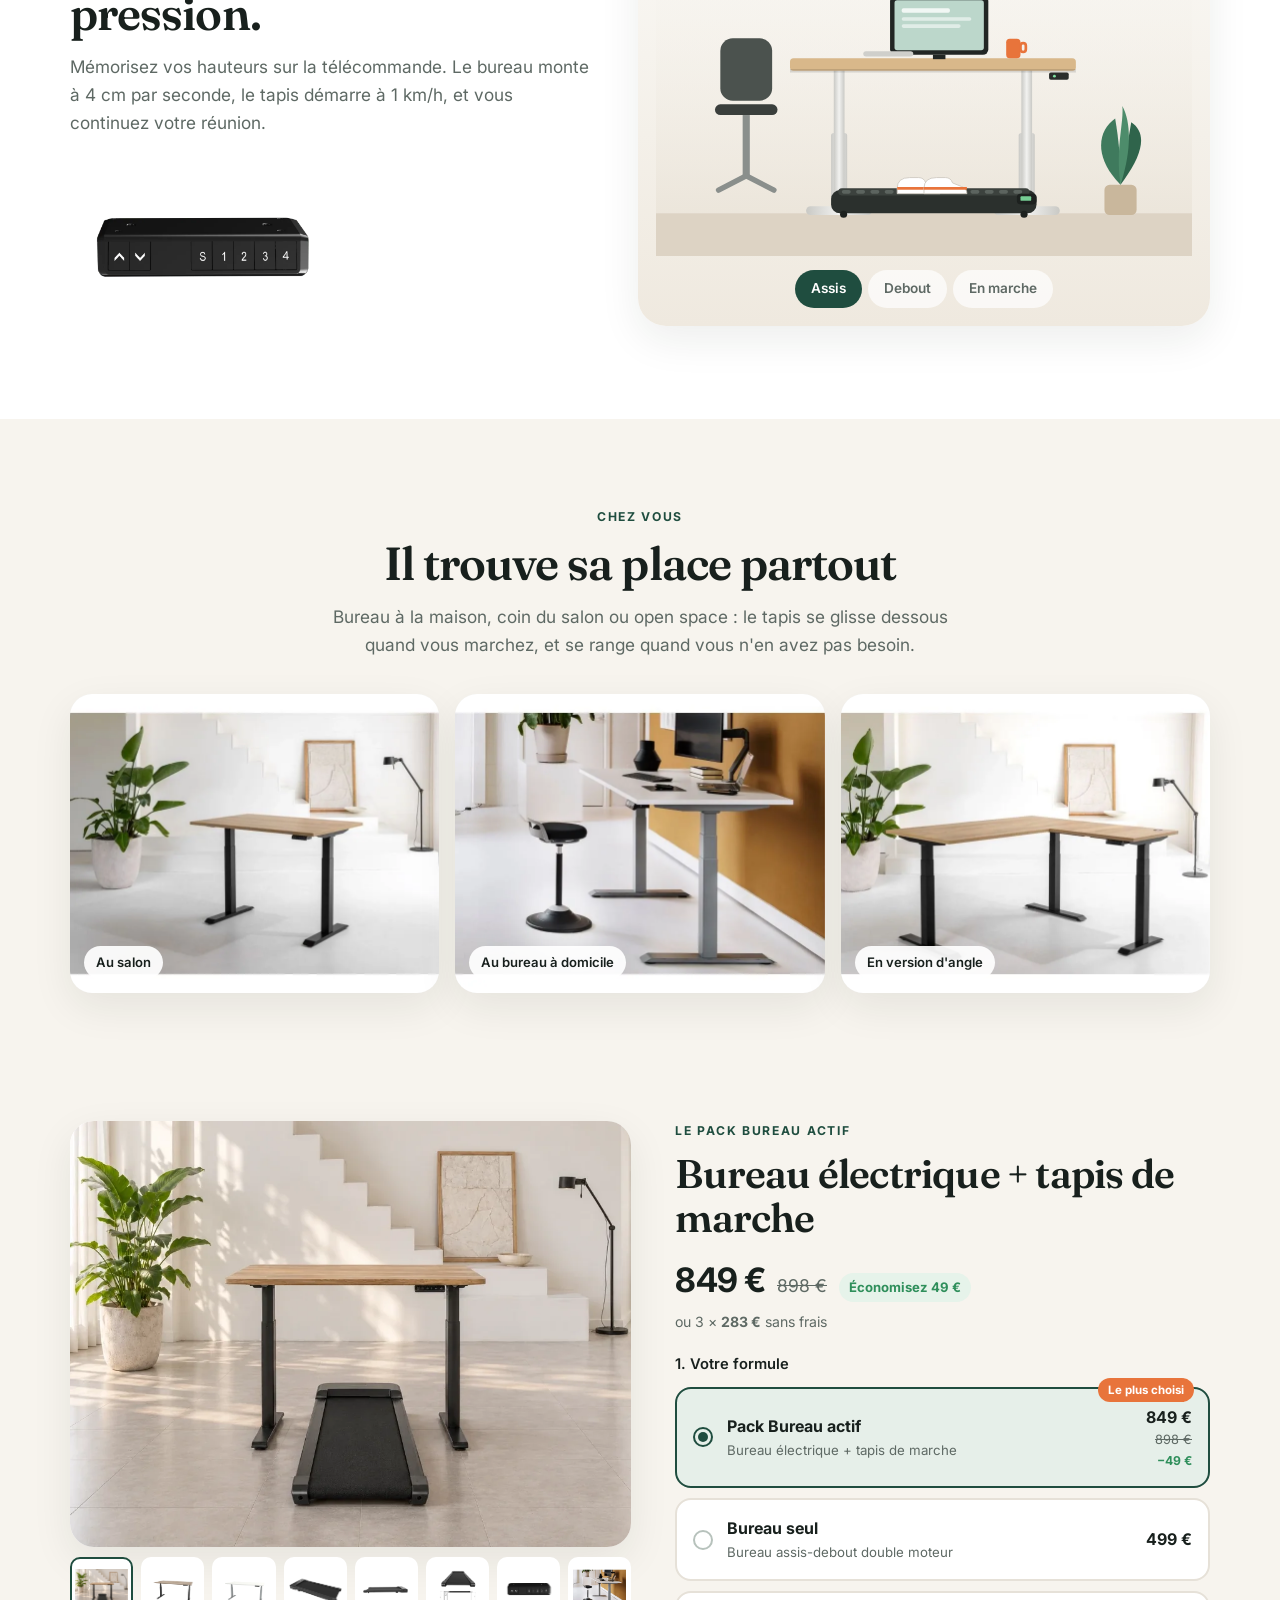
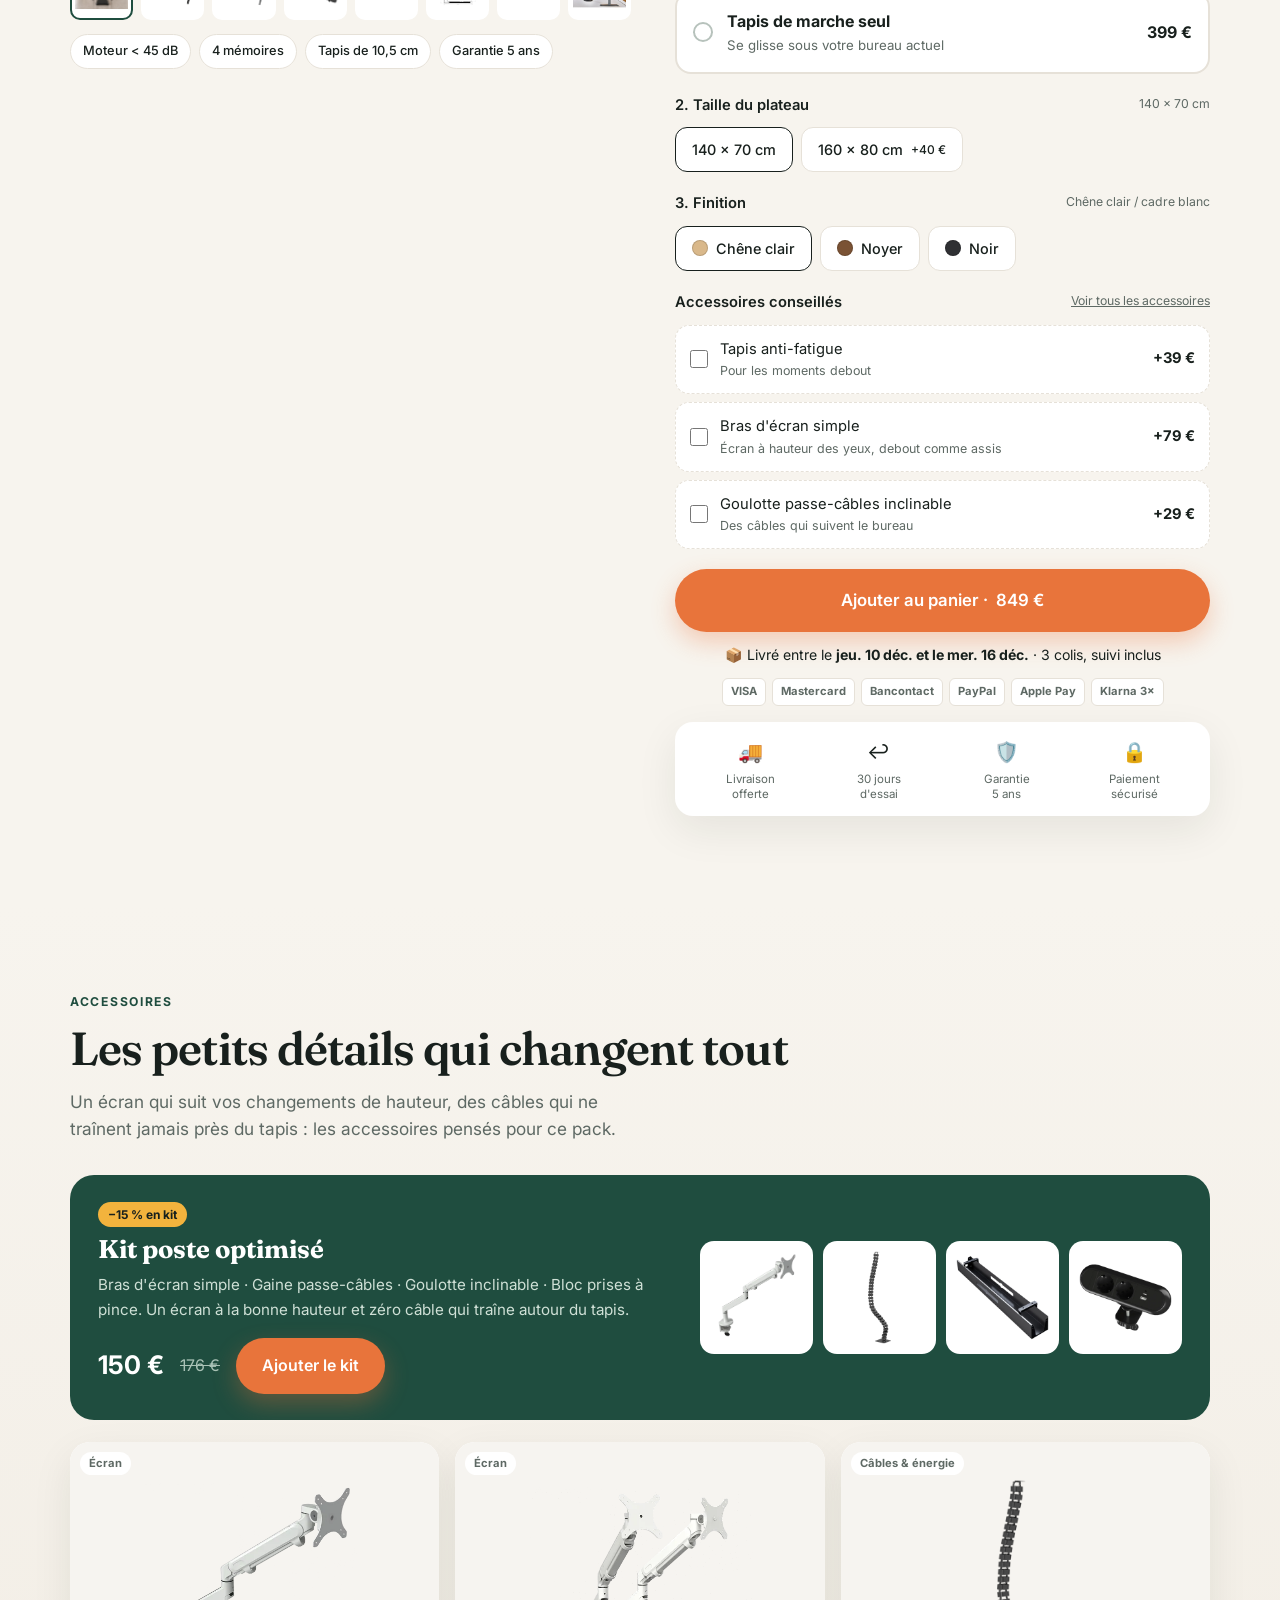
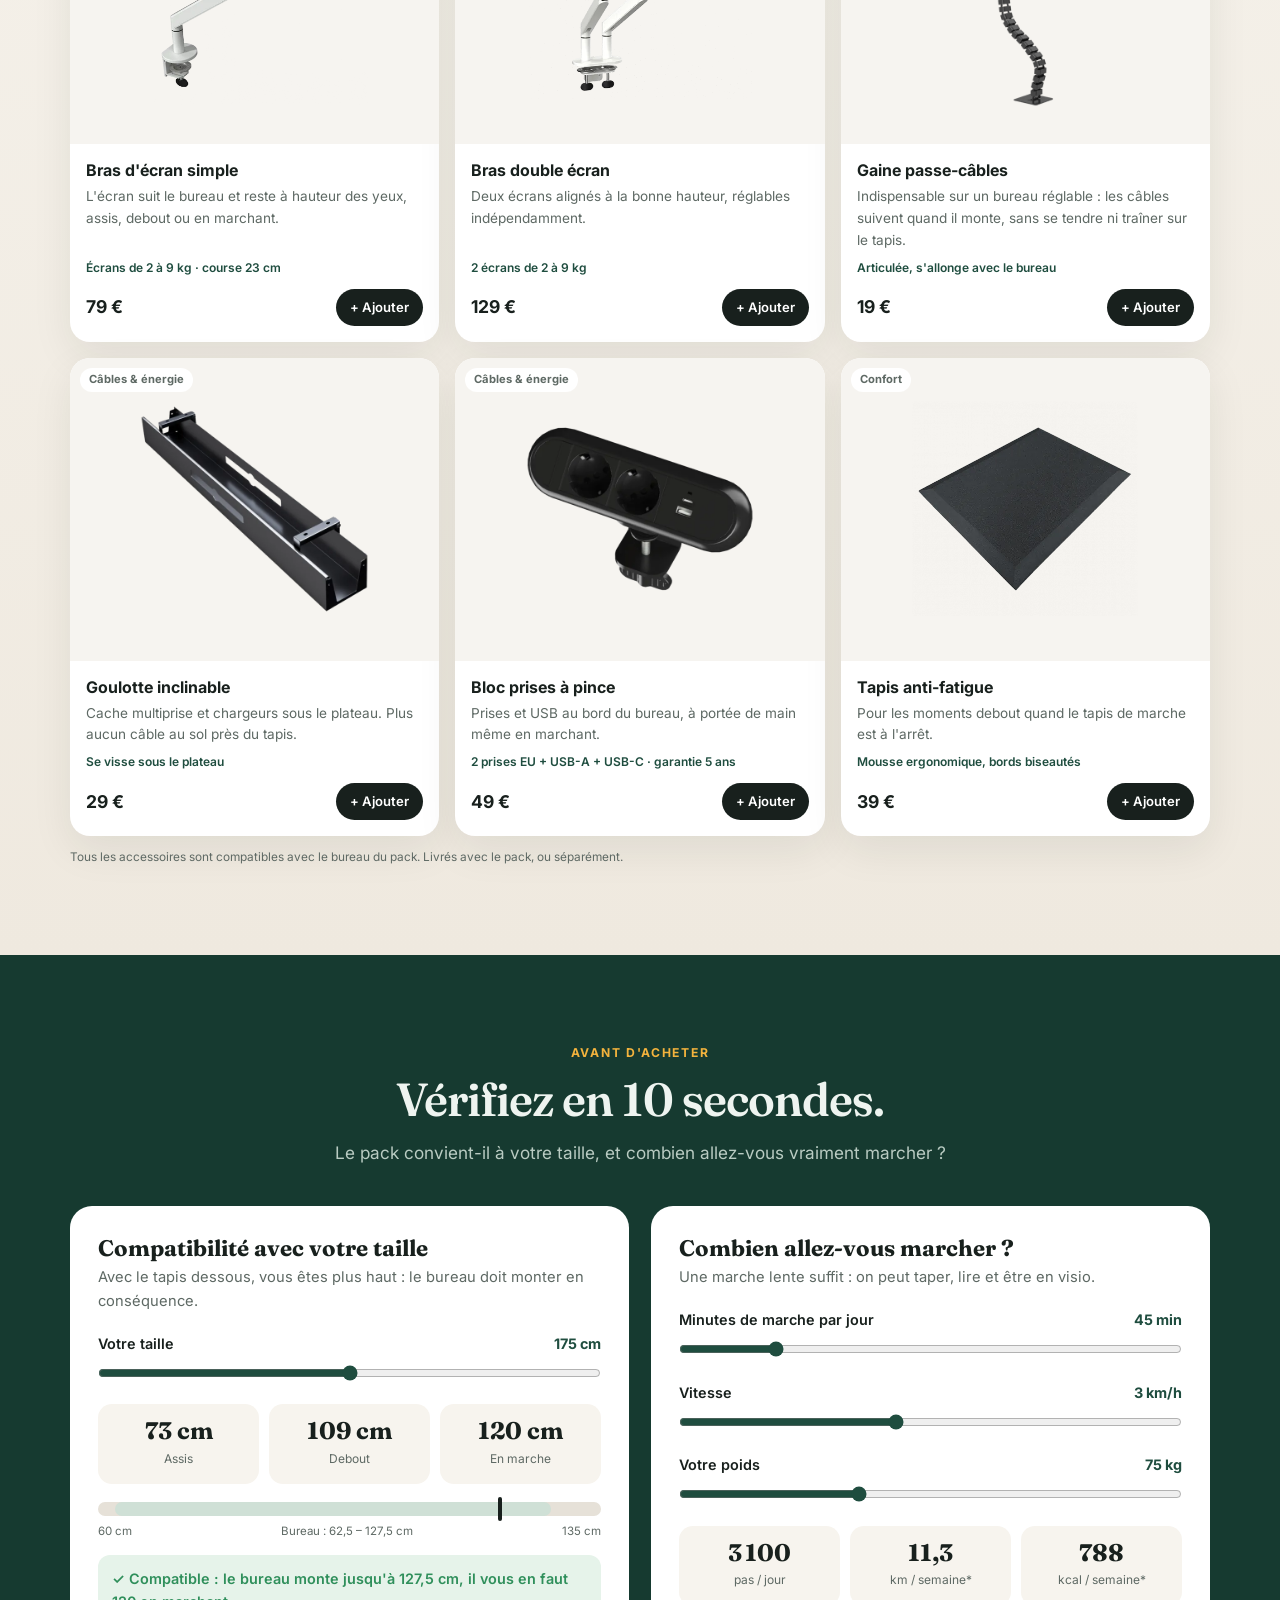
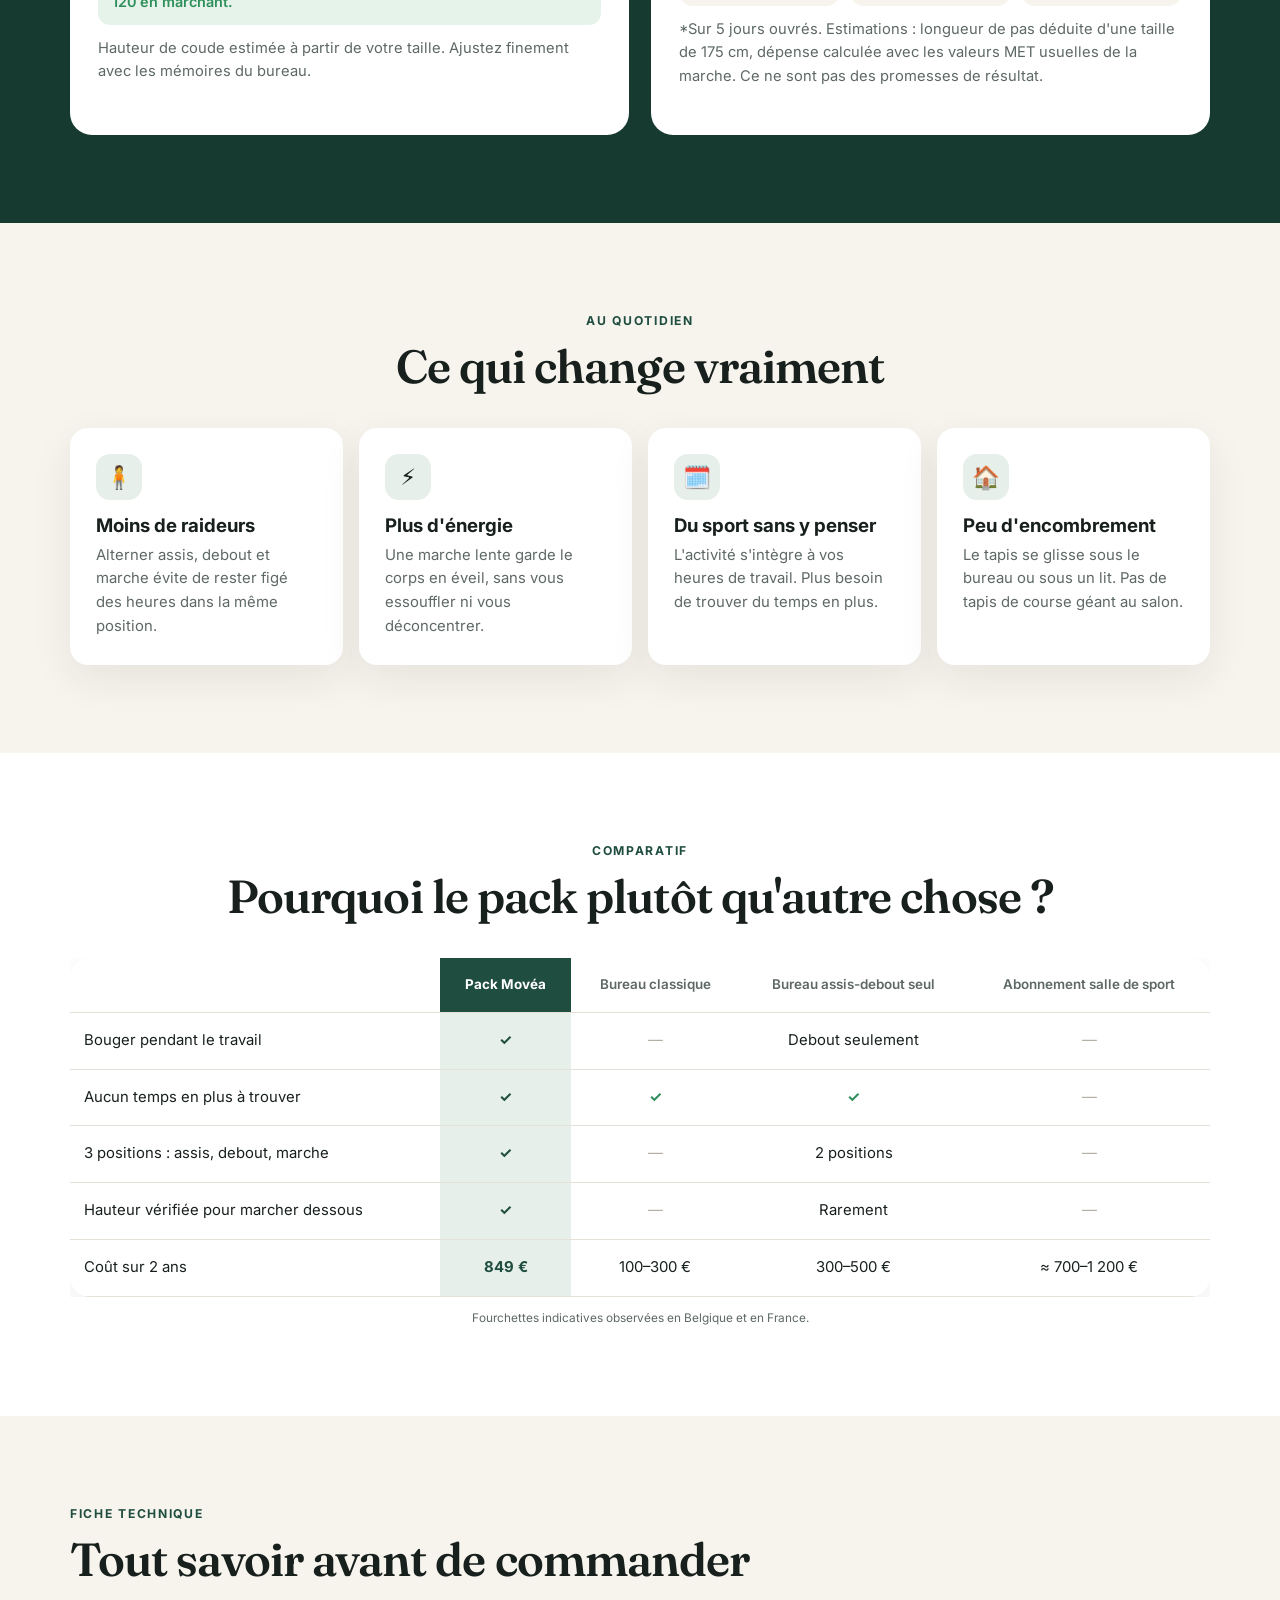
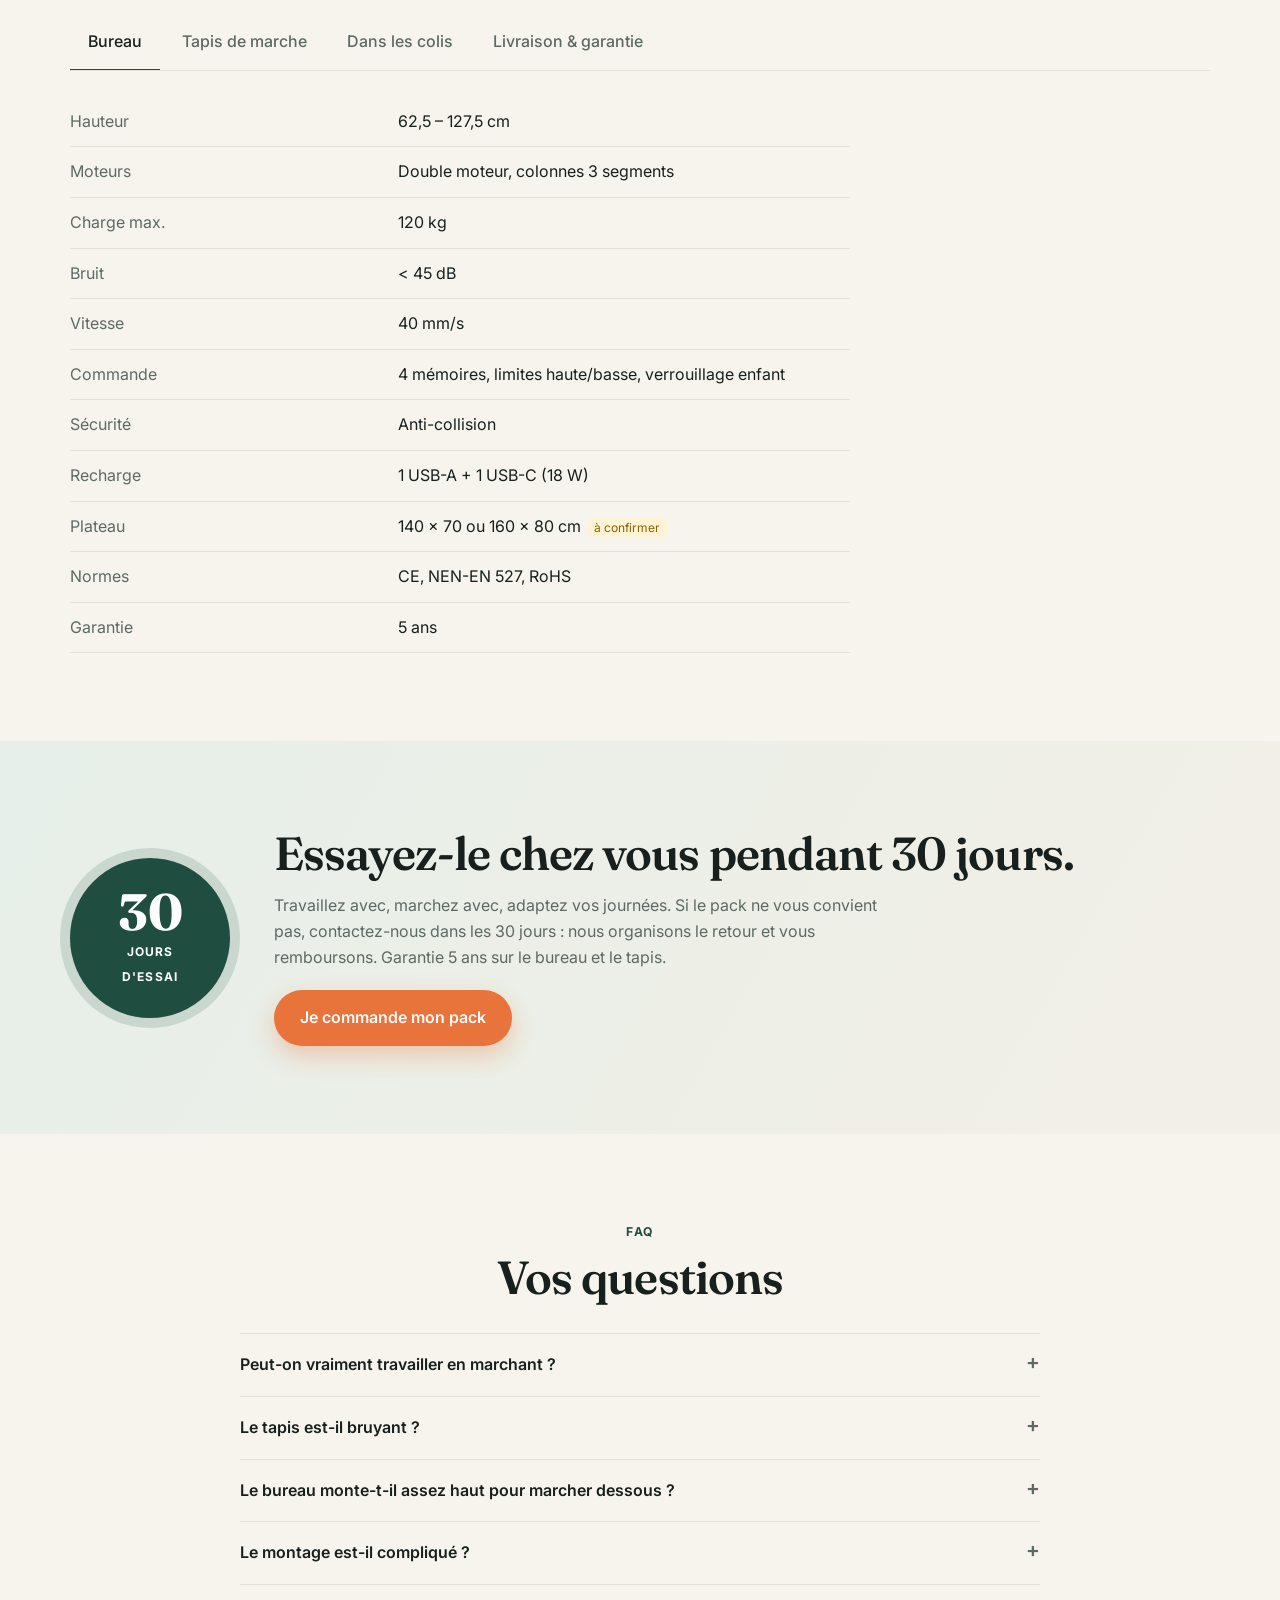
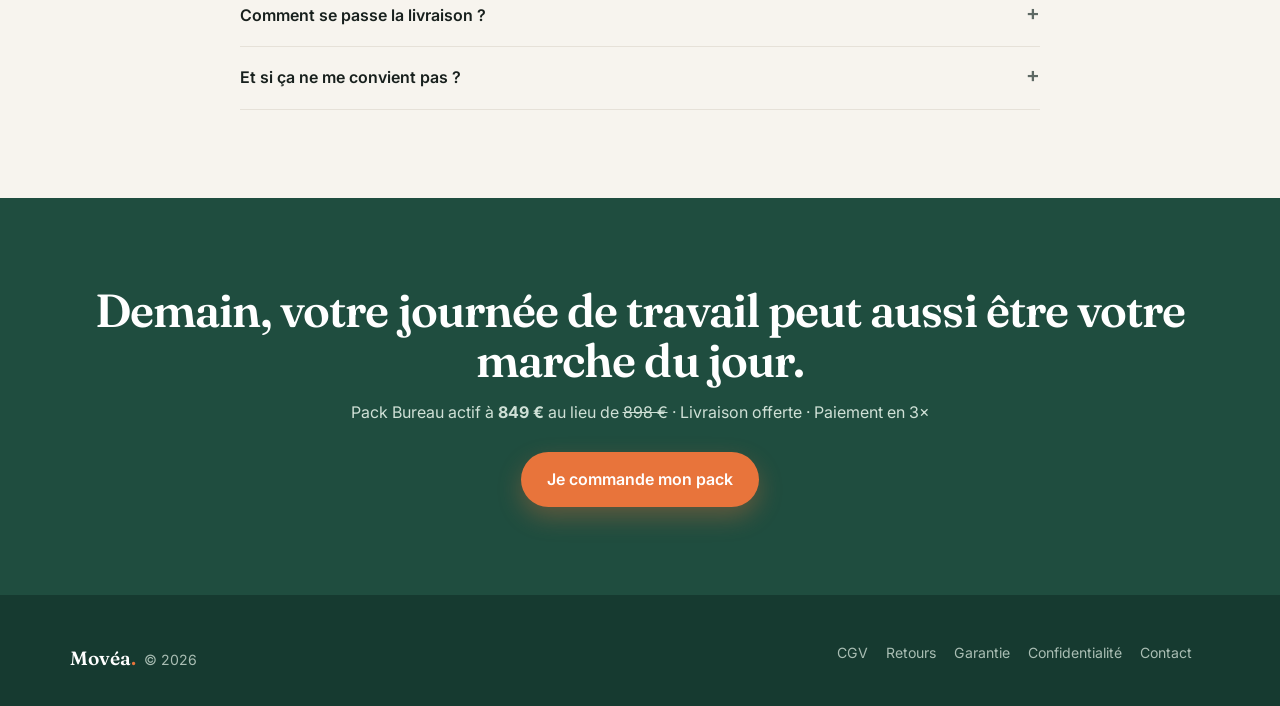
==== commit 72853820: "Bureau actif: new hero image and pack price 849 EUR - User-supplied scene (desk + treadmill in walki" ====
--- a/bureau-actif/index.html
+++ b/bureau-actif/index.html
@@ -80,7 +80,7 @@
 .hero::before{width:520px;height:520px;background:#cfe3d7;top:-140px;right:8%}
 .hero::after{width:420px;height:420px;background:#f6d8c4;bottom:-160px;left:-80px;animation-duration:22s}
 @keyframes drift{to{transform:translate(60px,40px) scale(1.15)}}
-.photo-hero{position:relative;border-radius:28px;overflow:hidden;box-shadow:0 30px 60px rgba(24,32,29,.18);aspect-ratio:742/584;background:#eee}
+.photo-hero{position:relative;border-radius:28px;overflow:hidden;box-shadow:0 30px 60px rgba(24,32,29,.18);aspect-ratio:897/681;background:#eee}
 .photo-hero img{width:100%;height:100%;object-fit:cover;animation:kenburns 22s ease-in-out infinite alternate;transform-origin:55% 70%}
 @keyframes kenburns{from{transform:scale(1)}to{transform:scale(1.09) translate(-1.5%,-1%)}}
 .photo-hero__light{position:absolute;inset:0;background:linear-gradient(115deg,transparent 30%,rgba(255,246,225,.35) 45%,transparent 60%);background-size:250% 100%;animation:light 9s ease-in-out infinite;mix-blend-mode:soft-light;pointer-events:none}
@@ -91,10 +91,10 @@
 .live{width:10px;height:10px;border-radius:50%;background:#2f8f5b;box-shadow:0 0 0 0 rgba(47,143,91,.6);animation:live 1.6s infinite}
 @keyframes live{70%{box-shadow:0 0 0 10px rgba(47,143,91,0)}100%{box-shadow:0 0 0 0 rgba(47,143,91,0)}}
 @media (prefers-reduced-motion:reduce){.hero::before,.hero::after,.photo-hero img,.photo-hero__light,.live{animation:none}}
-@media (max-width:480px){.scene__badge--c{display:none}}
+@media (max-width:480px){.scene__badge--c{display:none}.photo-hero .scene__badge--b{top:18px;bottom:auto;right:12px}.photo-hero .scene__badge--a{left:12px}}
 
 /* Galerie boutique */
-.gallery__main{background:#fff;border-radius:24px;overflow:hidden;aspect-ratio:742/584;box-shadow:var(--shadow);display:grid;place-items:center}
+.gallery__main{background:#fff;border-radius:24px;overflow:hidden;aspect-ratio:897/681;box-shadow:var(--shadow);display:grid;place-items:center}
 .gallery__main img{width:100%;height:100%;object-fit:contain}
 .gallery__thumbs{display:grid;grid-template-columns:repeat(8,1fr);gap:8px;margin-top:10px}
 .gallery__thumbs button{background:#fff;border-radius:10px;aspect-ratio:1;overflow:hidden;border:2px solid transparent;padding:3px}
@@ -357,7 +357,7 @@
     </div>
     <div class="hero__visual">
       <div class="photo-hero">
-        <img src="img/scene-bureau-tapis.jpg" alt="Bureau assis-debout électrique avec le tapis de marche installé dessous dans le sens de la marche, dans un intérieur lumineux" width="742" height="584">
+        <img src="img/scene-pack.webp" alt="Bureau assis-debout électrique avec le tapis de marche installé dessous, dans un intérieur baigné de lumière" width="897" height="681">
         <span class="photo-hero__light" aria-hidden="true"></span>
         <div class="scene__badge scene__badge--a">👟<div><b data-steps>4 180</b><small>pas aujourd'hui</small></div></div>
         <div class="scene__badge scene__badge--b"><i class="live"></i><div><b>En marche</b><small>3,0 km/h · 57 dB max.</small></div></div>
@@ -424,9 +424,9 @@
   <div class="wrap shop">
     <div class="shop__visual">
       <div class="gallery">
-        <div class="gallery__main"><img src="img/scene-bureau-tapis.jpg" alt="Le pack installé" data-gal-main></div>
+        <div class="gallery__main"><img src="img/scene-pack.webp" alt="Le pack installé" data-gal-main></div>
         <div class="gallery__thumbs" data-gal>
-          <button class="on" data-src="img/scene-bureau-tapis.jpg"><img src="img/scene-bureau-tapis.jpg" alt="Le pack installé"></button>
+          <button class="on" data-src="img/scene-pack.webp"><img src="img/scene-pack.webp" alt="Le pack installé"></button>
           <button data-src="img/bureau-noyer-noir.webp"><img src="img/bureau-noyer-noir.webp" alt="Bureau noyer, cadre noir"></button>
           <button data-src="img/bureau-blanc.webp"><img src="img/bureau-blanc.webp" alt="Bureau cadre clair"></button>
           <button data-src="img/tapis-3-4.webp"><img src="img/tapis-3-4.webp" alt="Tapis de marche"></button>
@@ -630,11 +630,11 @@
   brand: 'Movéa',
   desk: { min: 62.5, max: 127.5, tbc: false },  // piètement double moteur (62,5 – 127,5 cm)
   padHeight: 10.5,                               // épaisseur du tapis (cm)
-  prices: { desk: 479, pad: 389 },               // prix à l'unité TTC réellement pratiqués (servent au prix barré du pack)
+  prices: { desk: 499, pad: 399 },               // prix à l'unité TTC réellement pratiqués (servent au prix barré du pack)
   offers: [
-    { id: 'pack', title: 'Pack Bureau actif', sub: 'Bureau électrique + tapis de marche', price: 799, items: ['desk', 'pad'], tag: 'Le plus choisi', default: true },
-    { id: 'desk', title: 'Bureau seul', sub: 'Bureau assis-debout double moteur', price: 479, items: ['desk'] },
-    { id: 'pad', title: 'Tapis de marche seul', sub: 'Se glisse sous votre bureau actuel', price: 389, items: ['pad'] },
+    { id: 'pack', title: 'Pack Bureau actif', sub: 'Bureau électrique + tapis de marche', price: 849, items: ['desk', 'pad'], tag: 'Le plus choisi', default: true },
+    { id: 'desk', title: 'Bureau seul', sub: 'Bureau assis-debout double moteur', price: 499, items: ['desk'] },
+    { id: 'pad', title: 'Tapis de marche seul', sub: 'Se glisse sous votre bureau actuel', price: 399, items: ['pad'] },
   ],
   sizes: [ { id: '140', name: '140 × 70 cm', extra: 0 }, { id: '160', name: '160 × 80 cm', extra: 40 } ],
   colors: [
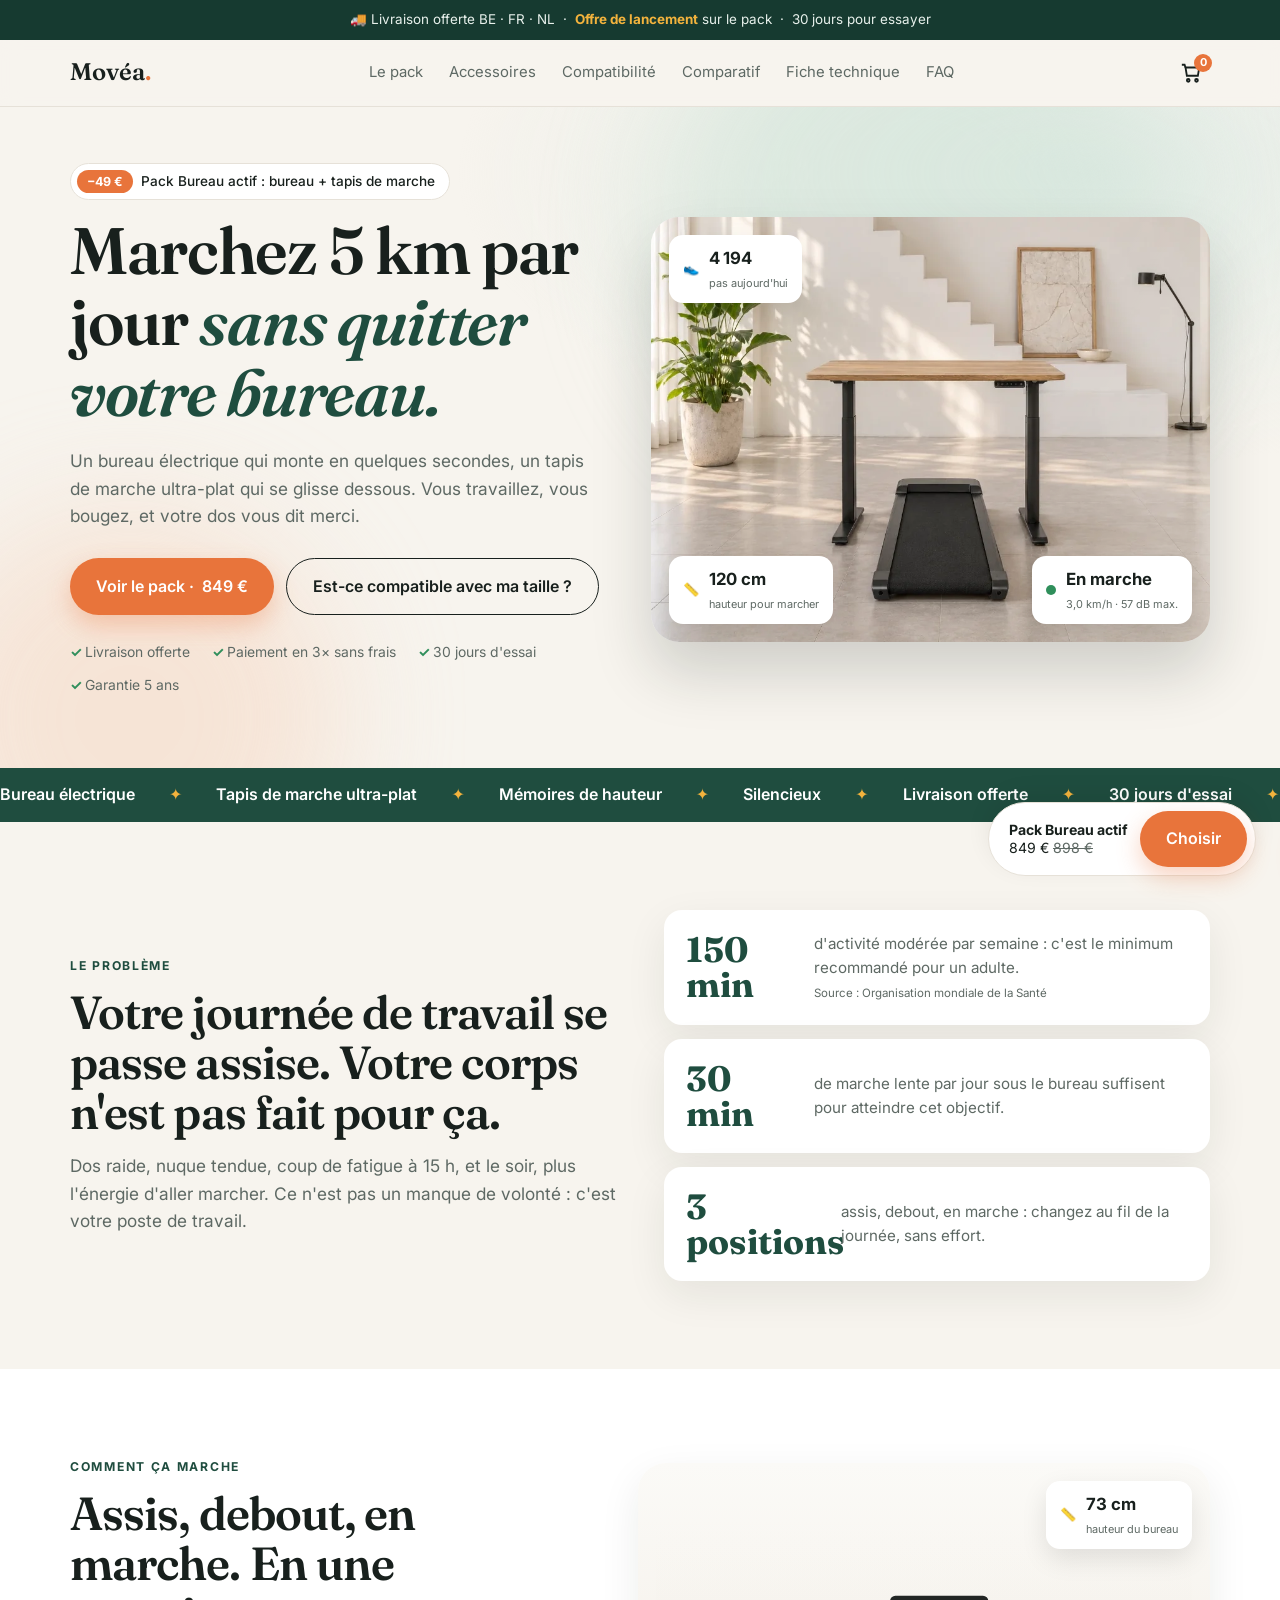
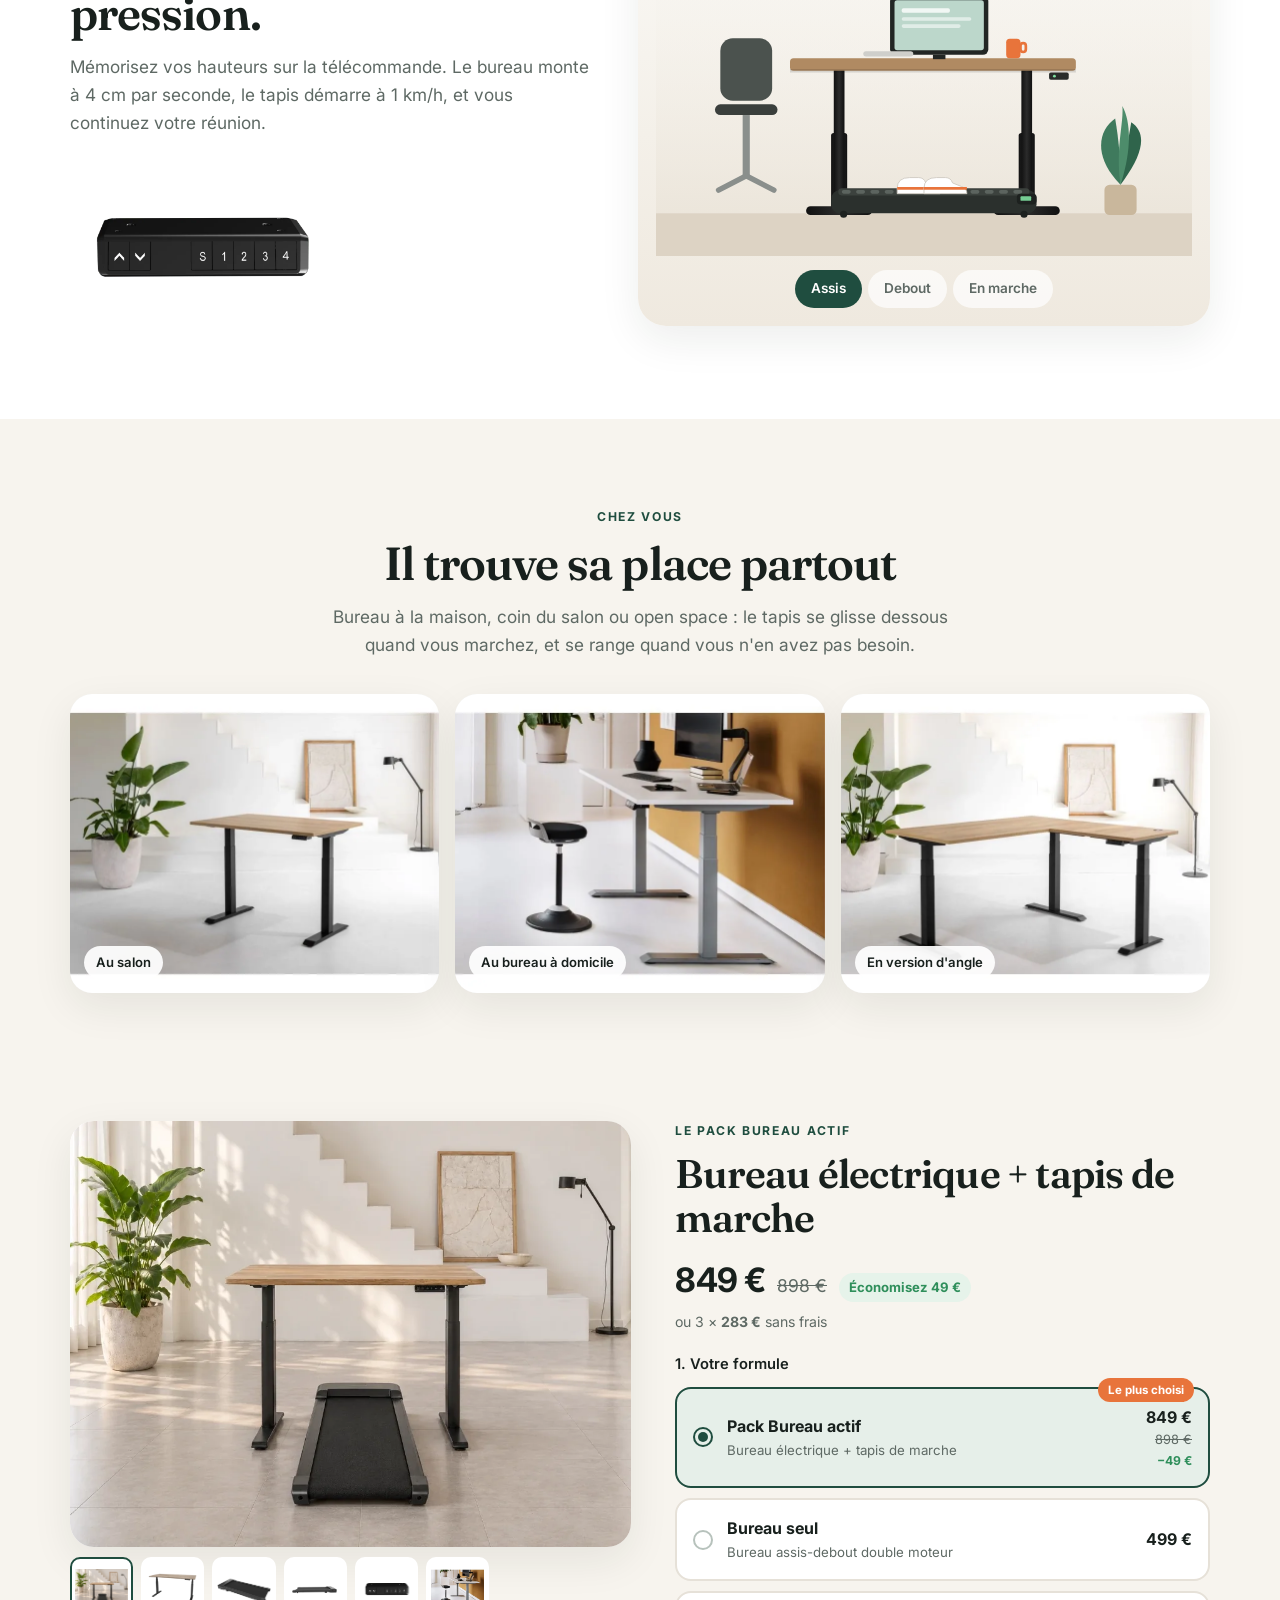
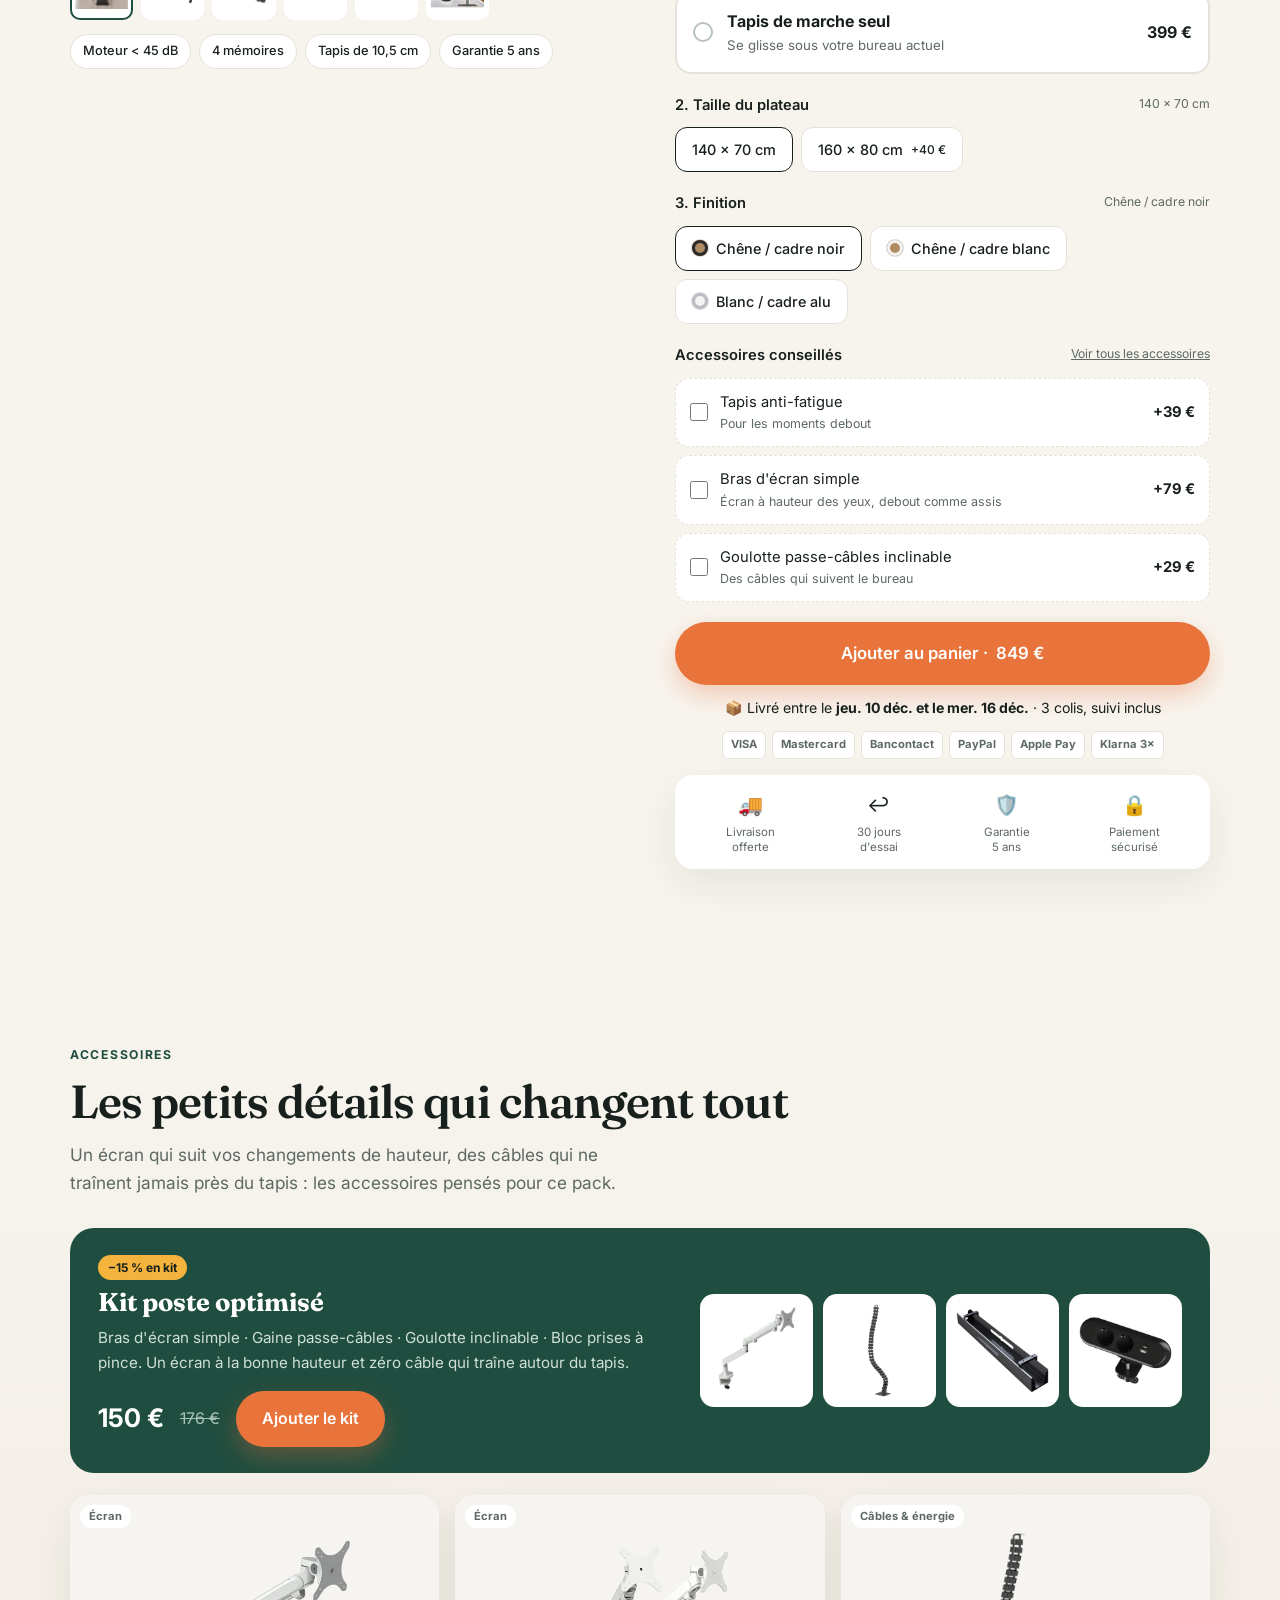
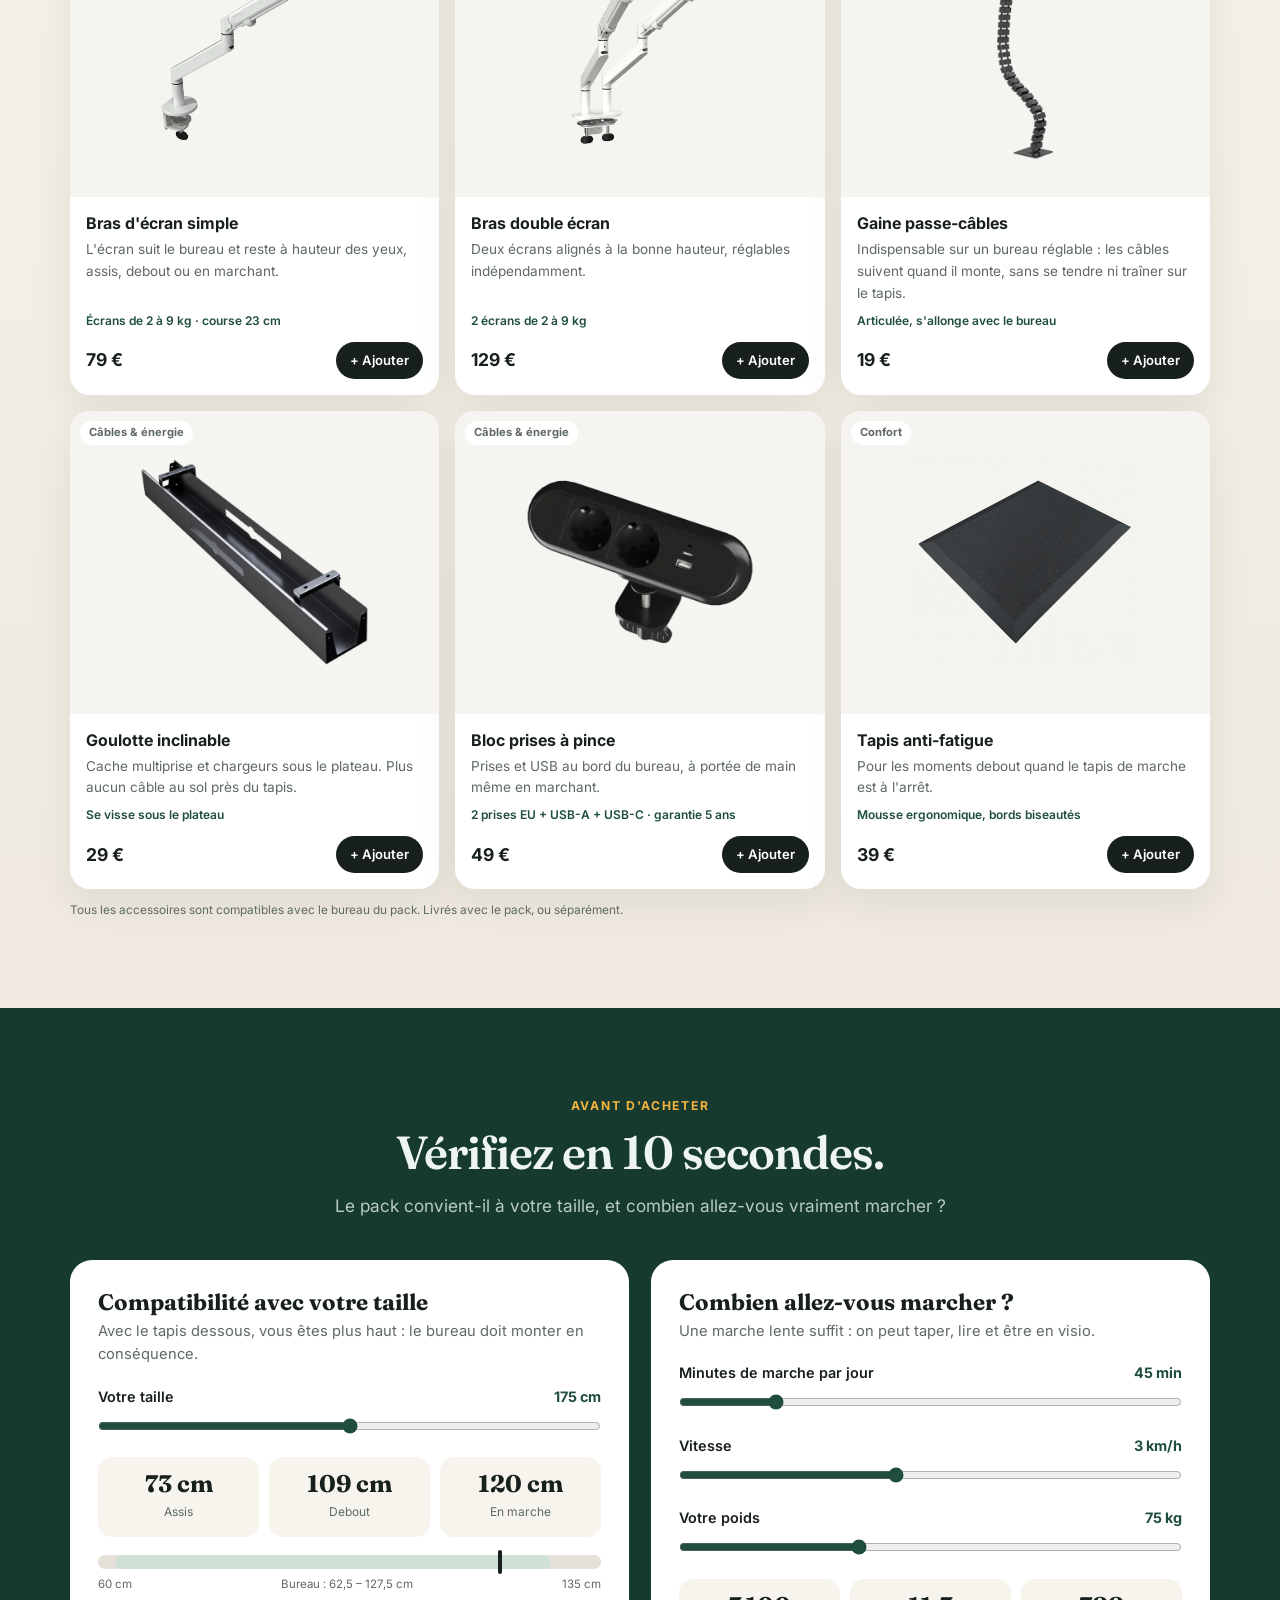
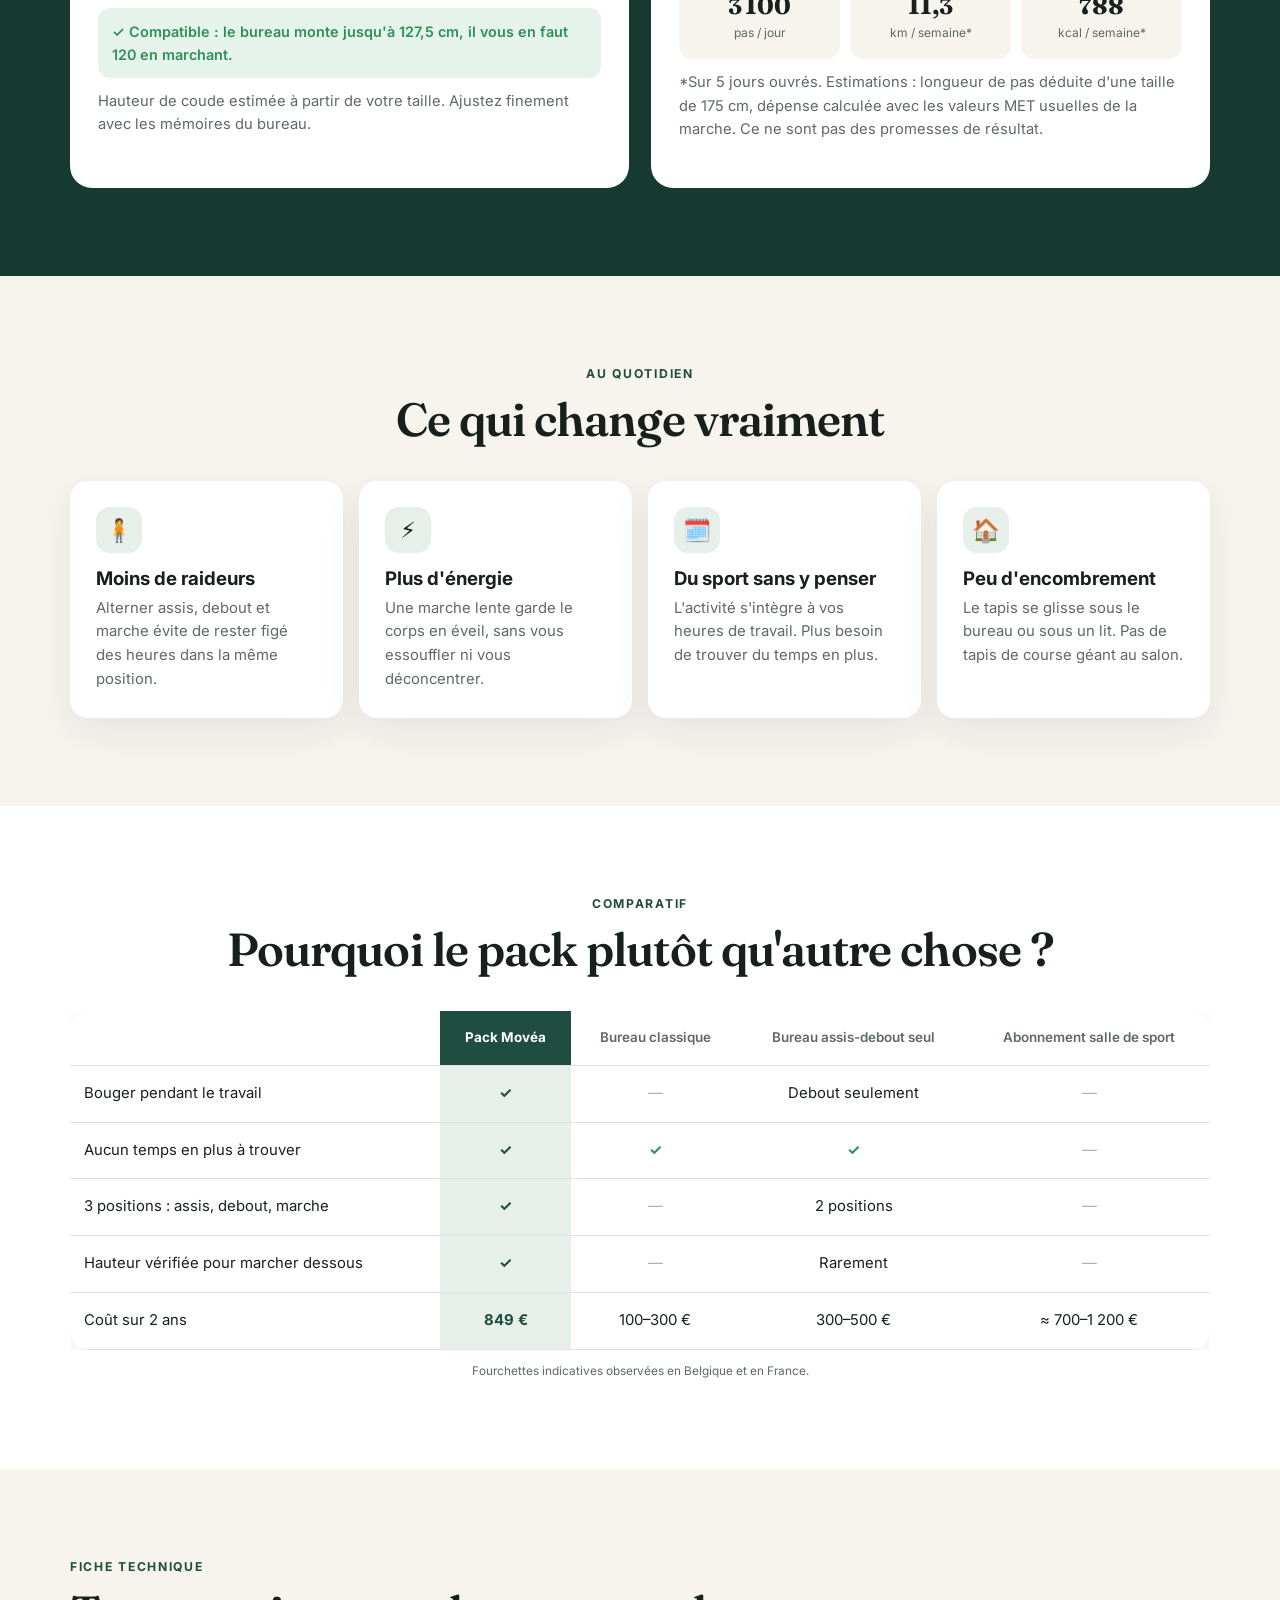
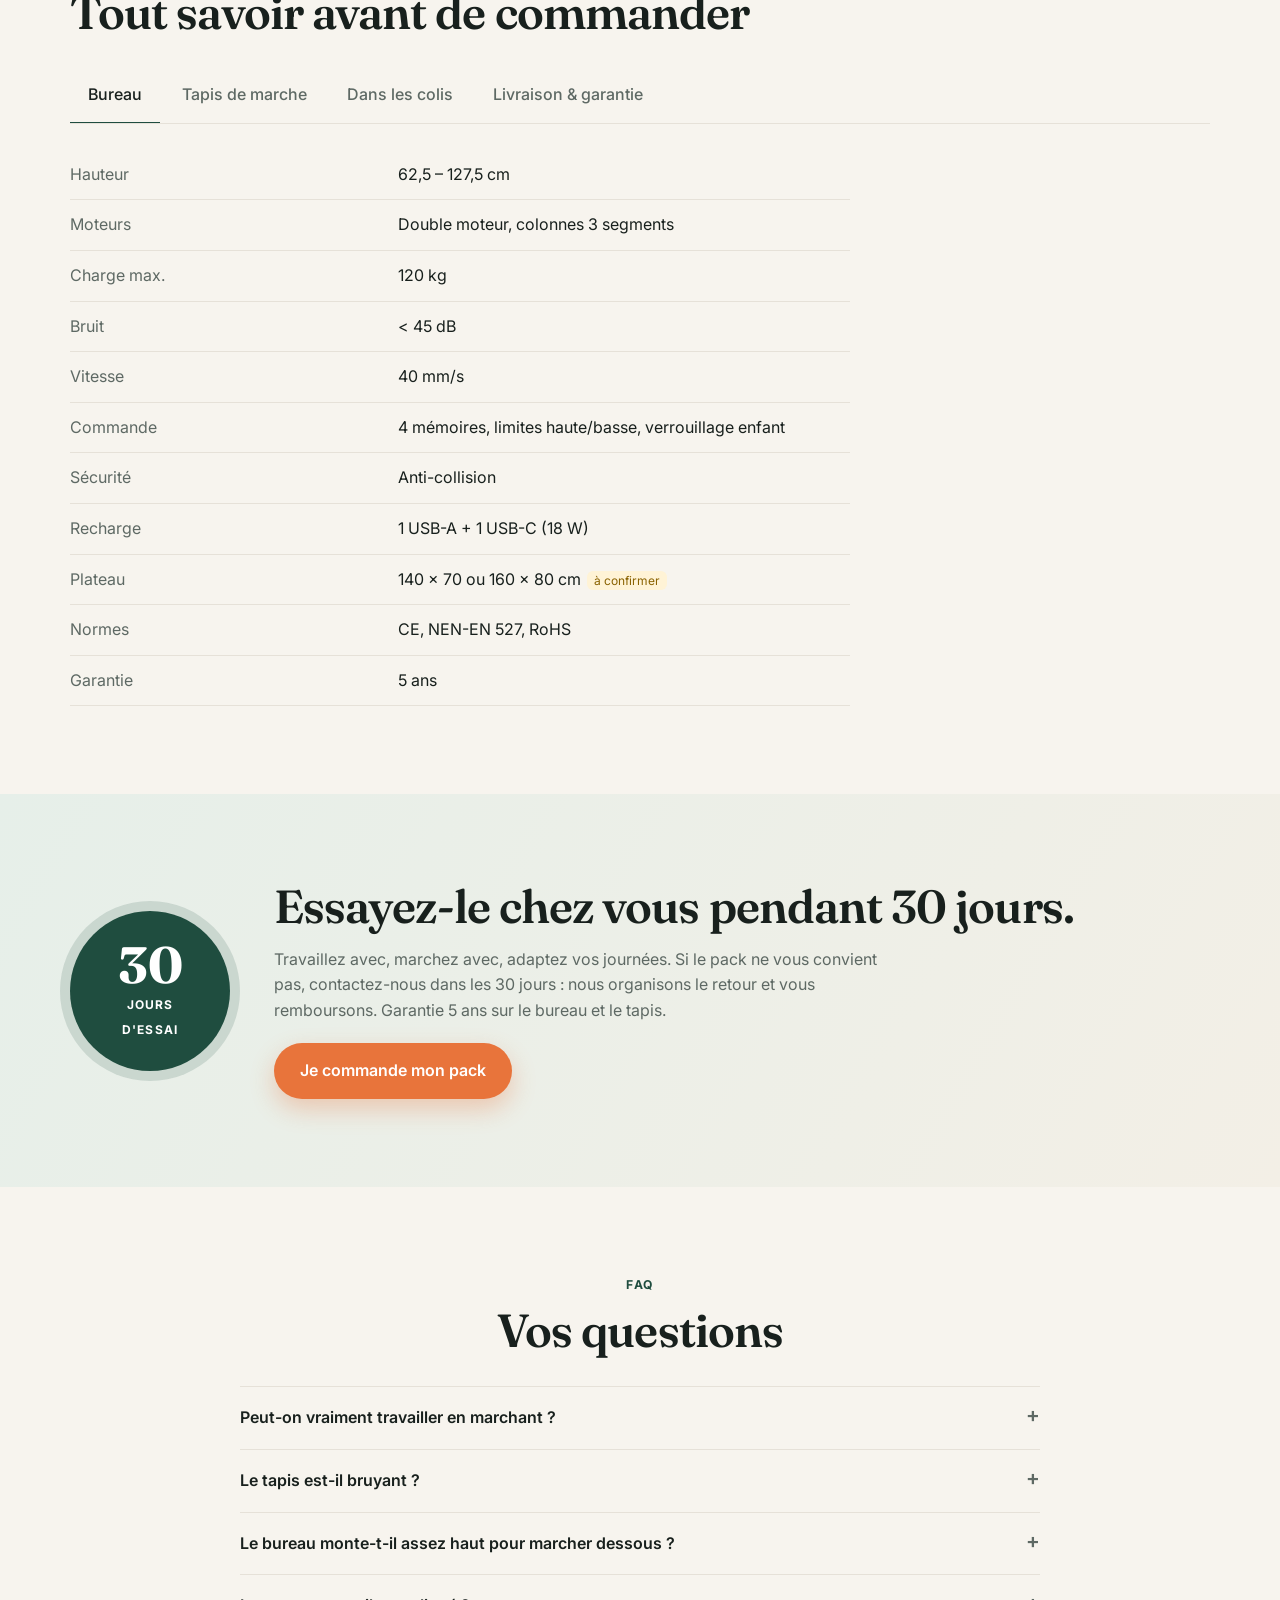
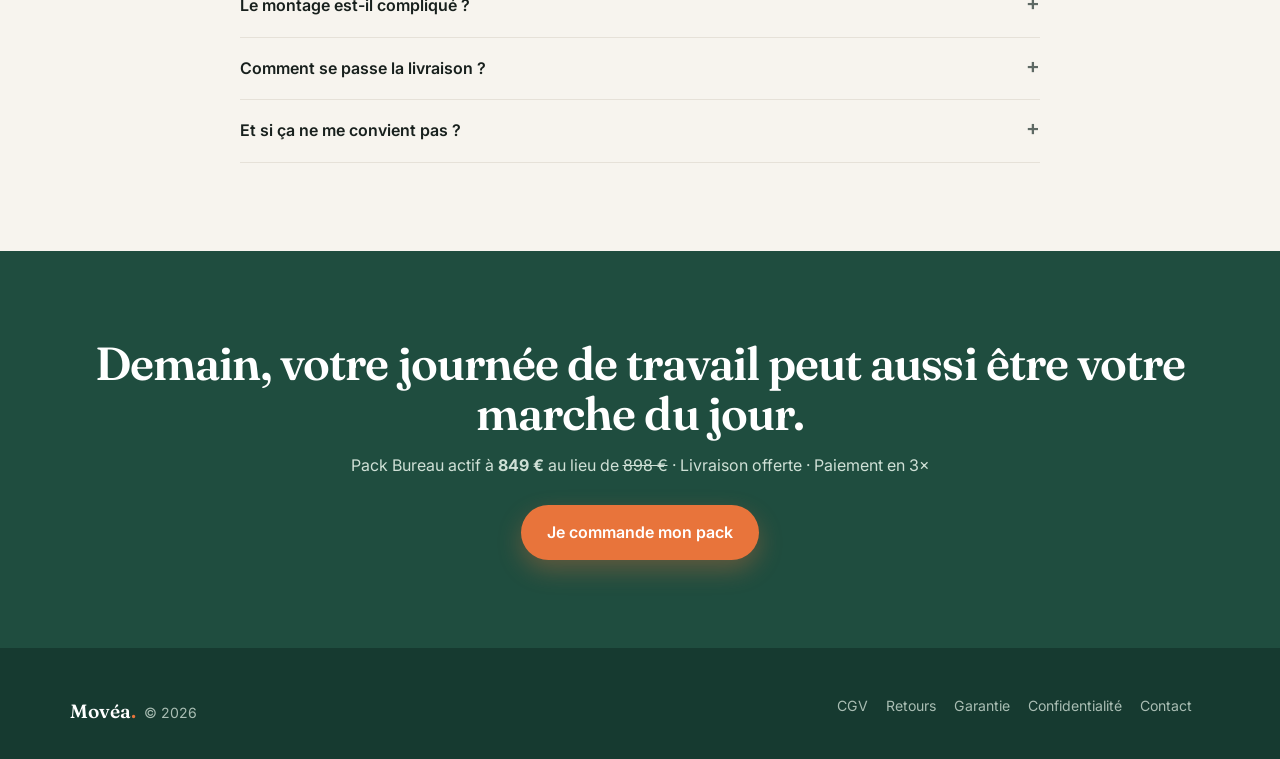
==== commit 75e916a4: "Bureau actif: gallery follows chosen offer and finish - Treadmill-only shows treadmill photos, desk-" ====
--- a/bureau-actif/index.html
+++ b/bureau-actif/index.html
@@ -425,23 +425,14 @@
     <div class="shop__visual">
       <div class="gallery">
         <div class="gallery__main"><img src="img/scene-pack.webp" alt="Le pack installé" data-gal-main></div>
-        <div class="gallery__thumbs" data-gal>
-          <button class="on" data-src="img/scene-pack.webp"><img src="img/scene-pack.webp" alt="Le pack installé"></button>
-          <button data-src="img/bureau-noyer-noir.webp"><img src="img/bureau-noyer-noir.webp" alt="Bureau noyer, cadre noir"></button>
-          <button data-src="img/bureau-blanc.webp"><img src="img/bureau-blanc.webp" alt="Bureau cadre clair"></button>
-          <button data-src="img/tapis-3-4.webp"><img src="img/tapis-3-4.webp" alt="Tapis de marche"></button>
-          <button data-src="img/tapis-profil.webp"><img src="img/tapis-profil.webp" alt="Tapis de marche de profil, 10,5 cm"></button>
-          <button data-src="img/tapis-dimensions.webp"><img src="img/tapis-dimensions.webp" alt="Dimensions du tapis"></button>
-          <button data-src="img/telecommande.webp"><img src="img/telecommande.webp" alt="Télécommande 4 mémoires"></button>
-          <button data-src="img/ambiance-bureau-2.webp"><img src="img/ambiance-bureau-2.webp" alt="Bureau en situation"></button>
-        </div>
+        <div class="gallery__thumbs" data-gal></div>
       </div>
-      <div class="shop__chips"><span>Moteur &lt; 45 dB</span><span>4 mémoires</span><span>Tapis de 10,5 cm</span><span>Garantie 5 ans</span></div>
+      <div class="shop__chips" data-chips></div>
     </div>
     <div>
       <p class="rating" data-rating hidden></p>
       <p class="eyebrow">Le pack Bureau actif</p>
-      <h2>Bureau électrique + tapis de marche</h2>
+      <h2 data-shop-title>Bureau électrique + tapis de marche</h2>
       <div class="price"><b data-price>--</b><s data-compare></s><em data-save></em></div>
       <p class="klarna">ou 3 × <b data-x3>--</b> sans frais</p>
 
@@ -451,7 +442,7 @@
       <div class="group"><div class="group__label">Accessoires conseillés <small><a href="#accessoires" style="text-decoration:underline">Voir tous les accessoires</a></small></div><div class="addons" data-addons></div></div>
 
       <button class="btn btn--cta btn--xl" data-add>Ajouter au panier · <span data-total>--</span></button>
-      <p class="eta">📦 Livré entre le <b data-eta>--</b> · 3 colis, suivi inclus</p>
+      <p class="eta">📦 Livré entre le <b data-eta>--</b> · <span data-parcels>3 colis</span>, suivi inclus</p>
       <div class="pay"><span>VISA</span><span>Mastercard</span><span>Bancontact</span><span>PayPal</span><span>Apple Pay</span><span>Klarna 3×</span></div>
       <div class="mini card"><div>🚚<span>Livraison<br>offerte</span></div><div>↩️<span>30 jours<br>d'essai</span></div><div>🛡️<span>Garantie<br>5 ans</span></div><div>🔒<span>Paiement<br>sécurisé</span></div></div>
     </div>
@@ -638,10 +629,16 @@
   ],
   sizes: [ { id: '140', name: '140 × 70 cm', extra: 0 }, { id: '160', name: '160 × 80 cm', extra: 40 } ],
   colors: [
-    { id: 'chene', name: 'Chêne clair / cadre blanc', top: '#d9b88a', frame: '#f2f2f0', c: '#d9b88a' },
-    { id: 'noyer', name: 'Noyer / cadre noir', top: '#7a5234', frame: '#2b2b2b', c: '#7a5234' },
-    { id: 'noir', name: 'Noir / cadre noir', top: '#2f3033', frame: '#1d1d1f', c: '#2f3033' },
+    { id: 'chene-noir', name: 'Chêne / cadre noir', top: '#b08a62', frame: '#2b2b2b', c: '#b08a62', ring: '#2b2b2b', img: 'img/bureau-chene-noir.webp' },
+    { id: 'chene-blanc', name: 'Chêne / cadre blanc', top: '#b08a62', frame: '#f2f2f0', c: '#b08a62', ring: '#f2f2f0', light: true, img: 'img/bureau-chene-blanc.webp' },
+    { id: 'blanc-alu', name: 'Blanc / cadre alu', top: '#f4f4f2', frame: '#b9bdc1', c: '#f4f4f2', ring: '#b9bdc1', light: true, img: 'img/bureau-blanc-alu.webp' },
   ],
+  // Photos de la galerie selon la formule choisie
+  gallery: {
+    pad: [['img/tapis-3-4.webp', 'Tapis de marche'], ['img/tapis-profil.webp', 'Tapis de profil : 10,5 cm d\'épaisseur'], ['img/tapis-dimensions.webp', 'Dimensions du tapis'], ['img/tapis-detail.webp', 'Détail de la bande et du cadre']],
+    desk: [['img/telecommande.webp', 'Télécommande 4 mémoires'], ['img/ambiance-bureau-2.webp', 'Bureau en situation']],
+    pack: [['img/scene-pack.webp', 'Le pack installé']],
+  },
   addons: [
     { id: 'mat', name: 'Tapis anti-fatigue', sub: 'Pour les moments debout', price: 39 },
     { id: 'arm1', name: 'Bras d\'écran simple', sub: 'Écran à hauteur des yeux, debout comme assis', price: 79 },
@@ -770,7 +767,7 @@
   }).join('');
   $('[data-g-size]').hidden = !hasDesk(); $('[data-g-color]').hidden = !hasDesk();
   $('[data-sizes]').innerHTML = CONFIG.sizes.map(s => `<button class="${s.id === state.size ? 'on' : ''}" data-size="${s.id}">${s.name}${s.extra ? ` <small>+${eur(s.extra)}</small>` : ''}</button>`).join('');
-  $('[data-colors]').innerHTML = CONFIG.colors.map(c => `<button class="${c.id === state.color ? 'on' : ''}" data-color="${c.id}" style="--c:${c.c}"><i></i>${c.name.split(' /')[0]}</button>`).join('');
+  $('[data-colors]').innerHTML = CONFIG.colors.map(c => `<button class="${c.id === state.color ? 'on' : ''}" data-color="${c.id}" style="--c:${c.c}"><i style="box-shadow:inset 0 0 0 3px ${c.ring},0 0 0 1px rgba(0,0,0,.15)"></i>${c.name}</button>`).join('');
   $('[data-size-name]').textContent = CONFIG.sizes.find(s => s.id === state.size).name;
   $('[data-color-name]').textContent = CONFIG.colors.find(c => c.id === state.color).name;
   $('[data-addons]').innerHTML = CONFIG.addons.map(a => `<label class="addon"><input type="checkbox" data-addon="${a.id}" ${state.addons.has(a.id) ? 'checked' : ''}><span>${a.name}<small>${a.sub}</small></span><b>+${eur(a.price)}</b></label>`).join('');
@@ -781,14 +778,45 @@
   $('[data-save]').hidden = !(save > 0);
   $('[data-x3]').textContent = eur(Math.round(lineTotal() / 3 * 100) / 100);
   $('[data-total]').textContent = eur(lineTotal());
+  const V = {
+    pack: { t: 'Bureau électrique + tapis de marche', chips: ['Moteur < 45 dB', '4 mémoires', 'Tapis de 10,5 cm', 'Garantie 5 ans'], parcels: '3 colis' },
+    desk: { t: 'Bureau assis-debout électrique', chips: ['Double moteur', '62,5 – 127,5 cm', '4 mémoires', 'Garantie 5 ans'], parcels: '2 colis' },
+    pad: { t: 'Tapis de marche sous bureau', chips: ['10,5 cm d\'épaisseur', '1 – 6 km/h', '57 dB max.', 'Garantie 5 ans'], parcels: '1 colis' },
+  }[state.offer];
+  $('[data-shop-title]').textContent = V.t;
+  $('[data-chips]').innerHTML = V.chips.map(c => `<span>${c.replace('<', '&lt;')}</span>`).join('');
+  $('[data-parcels]').textContent = V.parcels;
+  renderGallery();
   $$('[data-offer]').forEach(b => b.onclick = () => { state.offer = b.dataset.offer; renderShop(); });
   $$('[data-size]').forEach(b => b.onclick = () => { state.size = b.dataset.size; renderShop(); });
   $$('[data-color]').forEach(b => b.onclick = () => { state.color = b.dataset.color; paint(); renderShop(); });
   $$('[data-addon]').forEach(i => i.onchange = () => { i.checked ? state.addons.add(i.dataset.addon) : state.addons.delete(i.dataset.addon); renderShop(); });
 }
+/* Galerie : n'affiche que ce qui correspond à la formule et à la finition choisies */
+let galKey = '';
+function renderGallery() {
+  const o = state.offer, c = CONFIG.colors.find(x => x.id === state.color), G = CONFIG.gallery;
+  const deskImg = [c.img, `Bureau ${c.name.toLowerCase()}`];
+  const list = o === 'pad' ? G.pad
+    : o === 'desk' ? [deskImg, ...G.desk]
+    : [...G.pack, deskImg, G.pad[0], G.pad[1], ...G.desk];
+  const key = o + '|' + c.id;
+  if (key === galKey) return;
+  const offerChanged = !galKey.startsWith(o + '|');
+  galKey = key;
+  // nouvelle formule → 1re photo ; nouvelle finition → la photo du bureau choisi
+  const main = offerChanged ? list[0] : deskImg;
+  const show = (src, alt) => {
+    const m = $('[data-gal-main]'); m.src = src; m.alt = alt;
+    $$('[data-gal] button').forEach(b => b.classList.toggle('on', b.dataset.src === src));
+  };
+  $('[data-gal]').innerHTML = list.map(([src, alt]) => `<button data-src="${src}" data-alt="${alt}"><img src="${src}" alt="${alt}" loading="lazy"></button>`).join('');
+  $$('[data-gal] button').forEach(b => b.onclick = () => show(b.dataset.src, b.dataset.alt));
+  show(main[0], main[1]);
+}
 function paint() {
   const c = CONFIG.colors.find(c => c.id === state.color);
-  $$('.scene').forEach(s => { s.style.setProperty('--top', c.top); s.style.setProperty('--frame', c.frame); s.style.setProperty('--frame-d', c.frame === '#f2f2f0' ? '#c9c9c5' : '#111'); });
+  $$('.scene').forEach(s => { s.style.setProperty('--top', c.top); s.style.setProperty('--frame', c.frame); s.style.setProperty('--frame-d', c.light ? '#9fa3a6' : '#111'); });
 }
 function renderGlobalPrices() {
   const p = CONFIG.offers.find(o => o.id === 'pack'), cmp = compareOf(p);
@@ -905,8 +933,6 @@
 setInterval(() => { if (!posScene._user && !document.hidden) { si = (si + 1) % 3; applyPos(seq[si]); } }, 3200);
 // Compteur de pas animé dans le hero
 let steps = 4180; setInterval(() => { steps += 2; $$('[data-steps]').forEach(e => e.textContent = steps.toLocaleString('fr-BE')); }, 700);
-// Galerie
-$$('[data-gal] button').forEach(b => b.onclick = () => { $$('[data-gal] button').forEach(x => x.classList.toggle('on', x === b)); $('[data-gal-main]').src = b.dataset.src; $('[data-gal-main]').alt = $('img', b).alt; });
 // Barre d'achat collante
 new IntersectionObserver(([e]) => $('[data-sticky]').classList.toggle('on', !e.isIntersecting && e.boundingClientRect.top < 0)).observe($('[data-add]'));
 </script>
